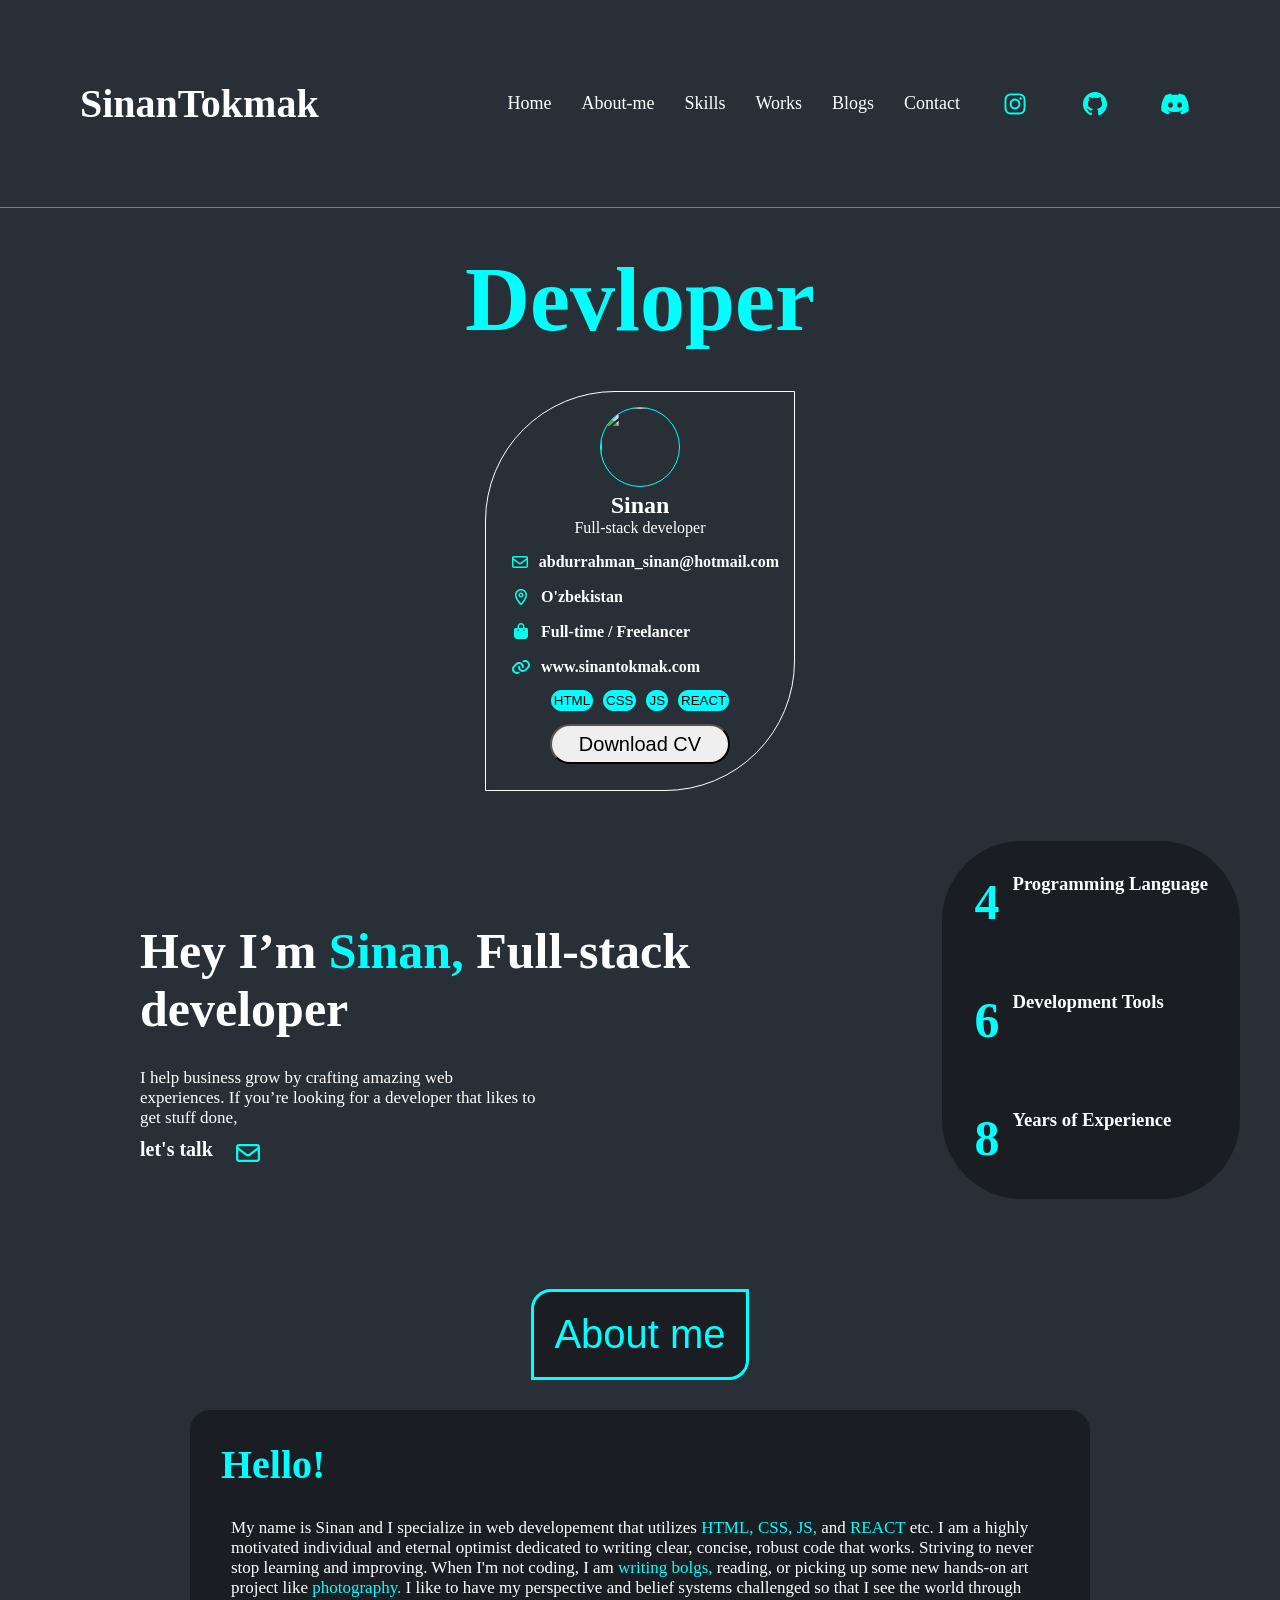
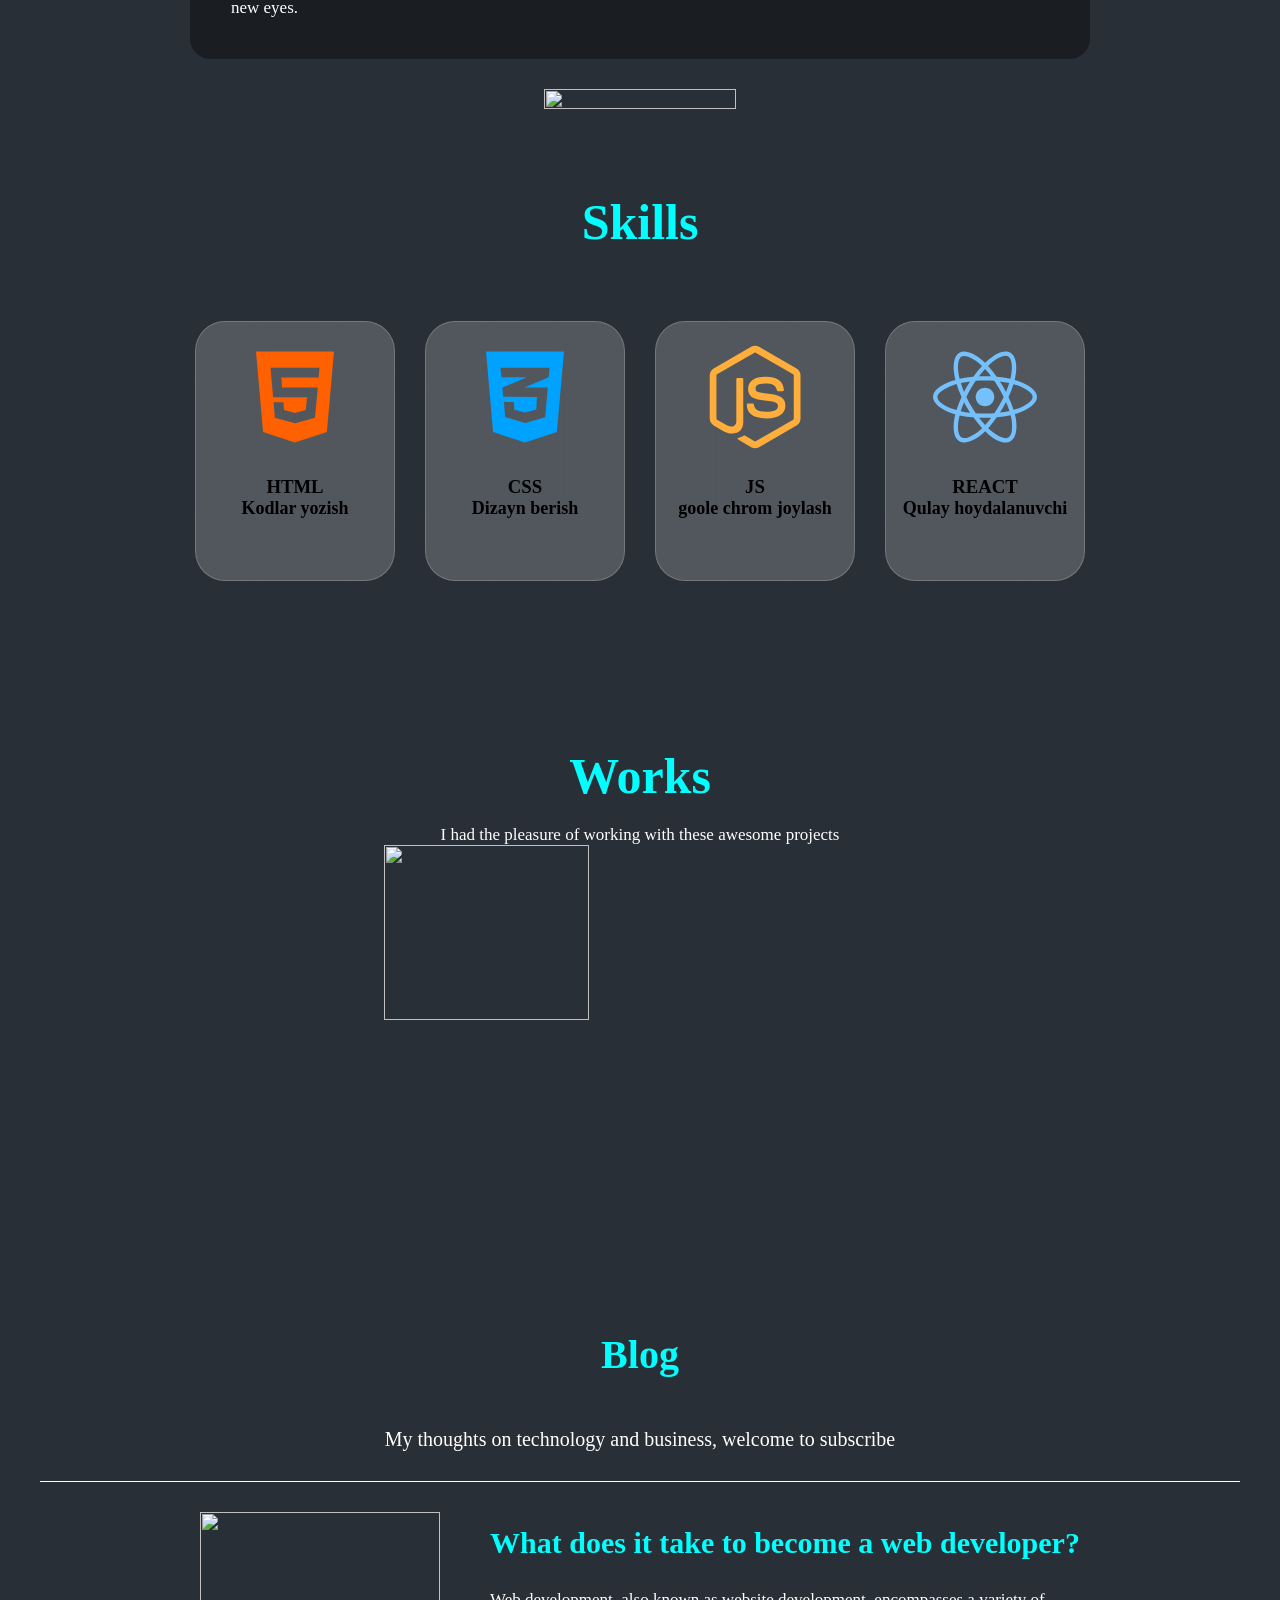
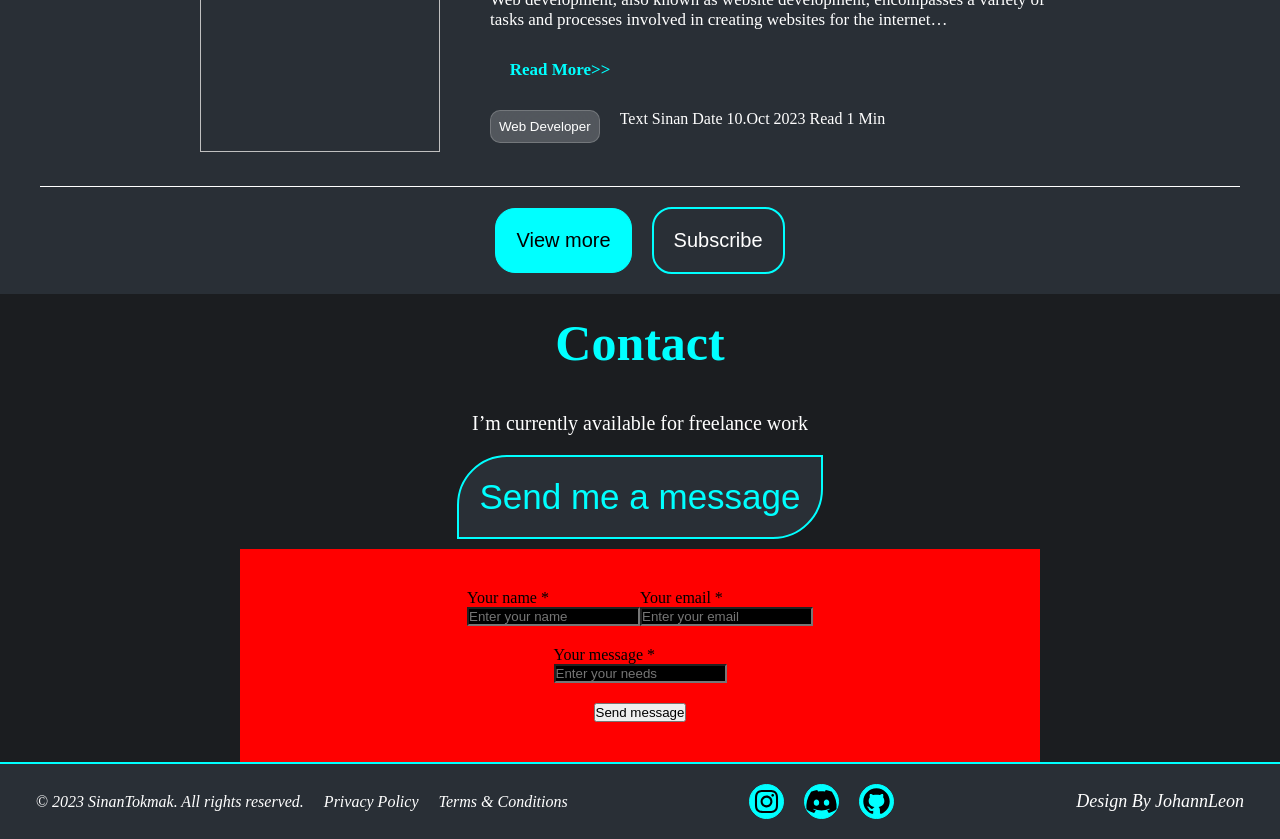
==== index.html @ 073db642 "add file" ====
<!DOCTYPE html>
<html lang="en">

<head>
    <meta charset="UTF-8">
    <meta name="viewport" content="width=device-width, initial-scale=1.0">
    <title>Veb sayt</title>
    <link rel="stylesheet" href="./style.css">
    <link rel="stylesheet" href="https://cdnjs.cloudflare.com/ajax/libs/font-awesome/7.0.1/css/all.min.css"
        integrity="sha512-2SwdPD6INVrV/lHTZbO2nodKhrnDdJK9/kg2XD1r9uGqPo1cUbujc+IYdlYdEErWNu69gVcYgdxlmVmzTWnetw=="
        crossorigin="anonymous" referrerpolicy="no-referrer" />
</head>

<body class="body">
    <header class="header">
        <div class="container header-container">
            <h1 class="header-text">SinanTokmak</h1>
            <ul class="cards">
                <li class="card">
                    <a class="card" href="#home">Home</a>
                </li>
                <li class="card">
                    <a class="card" href="#about">About-me</a>
                </li>
                <li class="card">
                    <a class="card" href="#skills">Skills</a>
                </li>
                <li class="card">
                    <a class="card" href="#work">Works</a>
                </li>
                <li class="card">
                    <a class="card" href="#blog">Blogs</a>
                </li>
                <li class="card">
                    <a class="card" href="#contact">Contact</a>
                </li>

                <li class="list">
                    <img class="list" src="./icons/aqua4.svg" alt="">
                </li>
                <li class="list">
                    <img class="list" src="./icons/aqua3.svg" alt="">
                </li>
                <li class="list">
                    <img class="list" src="./icons/aqua2.svg" alt="">
                </li>
            </ul>
        </div>
    </header>
    <main>
        <section id="home">
            <div class="container home-container">
                <h2 class="home-h2">Devloper</h2>
                <div class="home-div">
                    <img class="home-img" src="https://framerusercontent.com/images/DomSfeBuWBTTTfEMsQcKP5HRTE.png"
                        alt="">
                    <h2 class="home-text">Sinan</h2>
                    <p class="home-p">Full-stack developer</p>
                    <div class="home-list">
                        <img src="./icons/sensen1.svg" alt="">
                        <h4 class="home-h4">abdurrahman_sinan@hotmail.com</h4>
                    </div>
                    <div class="home-list">
                        <img src="./icons/sensen2.svg" alt="">
                        <h4 class="home-h4">O'zbekistan</h4>
                    </div>
                    <div class="home-list">
                        <img src="./icons/sensen3.svg" alt="">
                        <h4 class="home-h4">Full-time / Freelancer</h4>
                    </div>
                    <div class="home-list">
                        <img src="./icons/sensen4.svg" alt="">
                        <h4 class="home-h4">www.sinantokmak.com</h4>
                    </div>
                    <div class="home-btn">
                        <button class="btn1">HTML</button>
                        <button class="btn1">CSS</button>
                        <button class="btn1">JS</button>
                        <button class="btn1">REACT</button>
                    </div>
                    <button class="btn2">Download CV</button>
                </div>
                <div class="home-page">
                    <div class="home-left">
                        <h2 class="home2-text">Hey
                            I’m <span class="span">Sinan,</span>
                            Full-stack developer</h2>
                        <p class="home2-p">I help business grow by crafting amazing web experiences. If you’re looking
                            for a
                            developer that
                            likes to get stuff done,</p>
                        <div class="home-page-div">
                            <h3 class="home-h3">let's talk</h3>
                            <img class="home-page-img" src="./icons/sensen1.svg" alt="">
                        </div>
                    </div>
                    <div class="home-rights">
                        <div class="home-right">
                            <h2 class="right-numbr">4</h2>
                            <h3 class="right-text">Programming Language</h3>
                        </div>
                        <div class="home-right">
                            <h2 class="right-numbr">6</h2>
                            <h3 class="right-text">Development Tools</h3>
                        </div>
                        <div class="home-right">
                            <h2 class="right-numbr">8</h2>
                            <h3 class="right-text">Years of Experience</h3>
                        </div>
                    </div>
                </div>
            </div>
        </section>
        <section id="about">
            <div class="container about-container">
                <button class="about-h2">About me</button>
                <div class="about-right">
                    <div class="about-details">
                        <h2 class="about-hello">Hello!</h2>
                        <p class="about-text">My name is Sinan and I specialize in web developement that utilizes <span
                                class="about-span">HTML,</span> <span class="about-span"> CSS,</span> <span
                                class="about-span">JS,</span> and <span class="about-span">REACT</span> etc.

                            I am a highly motivated individual and eternal optimist dedicated to writing clear, concise,
                            robust code that works. Striving to never stop learning and improving.

                            When I'm not coding, I am <span class="about-span"> writing bolgs,</span> reading, or
                            picking up some new hands-on art project
                            like <span class="about-span">photography.</span>

                            I like to have my perspective and belief systems challenged so that I see the world through
                            new
                            eyes.</p>
                    </div>
                </div>
                <img class="about-img" src="https://framerusercontent.com/images/VLUjohdldAQUqODXAmkyTMEhO4.jpg" alt="">
            </div>
        </section>
        <section id="skills">
            <h2 class="skills-text">Skills</h2>
            <div class="container skills-container">
                <div class="skills-parent">
                    <div class="skills-childrn">
                        <img class="skills-img" src="./icons/html2.svg" alt="">
                        <h3 class="skills-h3">HTML</h3>
                        <h4 class="skills-h4">Kodlar yozish</h4>
                    </div>
                    <div class="skills-childrn">
                        <img class="skills-img" src="./icons/css.svg" alt="">
                        <h3 class="skills-h3">CSS</h3>
                        <h4 class="skills-h4">Dizayn berish</h4>
                    </div>
                    <div class="skills-childrn">
                        <img class="skills-img" src="./icons/js.svg" alt="">
                        <h3 class="skills-h3">JS</h3>
                        <h4 class="skills-h4">goole chrom joylash</h4>
                    </div>
                    <div class="skills-childrn">
                        <img class="skills-img" src="./icons/react.svg" alt="">
                        <h3 class="skills-h3">REACT</h3>
                        <h4 class="skills-h4">Qulay hoydalanuvchi</h4>
                    </div>
                </div>
            </div>
        </section>
        <section id="work">

            <div class="container work-container">
                <h2 class="work-title">Works</h2>
                <p class="work-text">I had the pleasure of working with these awesome projects</p>
                <img class="img"
                    src="https://framerusercontent.com/images/j8zCWRXC3bUezyiEaylRufcDv3U.png?scale-down-to=1024"
                    alt="">
            </div>
        </section>
        <section id="blog">
            <h2 class="blog-h2">Blog</h2>
            <p class="blog-text">My thoughts on technology and business, welcome to subscribe</p>
            <div class="container blog-container">
                <div class="blog-left">
                    <img class="blog-img"
                        src="https://framerusercontent.com/images/MdMALrgtW0KgoPFy8KJEEHsBbwA.jpg?scale-down-to=512"
                        alt="">
                </div>
                <div class="blog-right">
                    <div class="blog-titles">
                        <h2 class="blog-title">What does it take to become a web developer?</h2>
                        <p class="blog-p">Web development, also known as website development, encompasses a variety of
                            tasks
                            and
                            processes
                            involved in creating websites for the internet…</p>
                        <h4 class="blog-h4">Read More>></h4>
                    </div>
                    <div class="blog-buttons">
                        <button class="blog-btn">Web Developer</button>
                        <p class="blog">Text Sinan Date 10.Oct 2023 Read 1 Min</p>
                    </div>
                </div>

            </div>
            <div class="btns">
                <button class="btn3">View more</button>
                <button class="btn">Subscribe</button>
            </div>

        </section>
        <section id="contact">
            <div class="container contact__container">
                <h2 class="contact-h2">Contact</h2>
                <p class="contact-text">I’m currently available for freelance work</p>
                <button class="contact-btn">Send me a message </button>
                <div class="container contact-container">
                    <form action="" class="contact__form">
                        <div class="form__top">
                            <label for=""><span>Your name *</span>
                                <input type="text" placeholder="Enter your name">
                            </label>
                            <label for=""><span>Your email *</span>
                                <input type="text" placeholder="Enter your email">
                            </label>
                        </div>
                        <label for="">
                            <span>Your message *</span>
                            <input type="text" placeholder="Enter your needs">
                        </label>
                        <button>Send message</button>
                    </form>
                </div>
            </div>
        </section>
    </main>

    <footer class="footer">
        <address class="address">
            <div class="footer-text">
                <p>© 2023 SinanTokmak. All rights reserved.</p>
                <p>Privacy Policy</p>
                <p>Terms & Conditions</p>
            </div>
            <div class="footer-icon">
                <div class="footer-icons">
                    <img src="./icons/instagram2.svg" alt="">
                </div>
                <div class="footer-icons">
                    <img src="./icons/discord.svg" alt="">
                </div>
                <div class="footer-icons">
                    <img src="./icons/cat.svg" alt="">
                </div>
            </div>
            <p class="text">Design By JohannLeon </p>
        </address>
    </footer>

</body>

</html>
---- style.css ----
* {
    margin: 0;
    padding: 0;
    box-sizing: border-box;
}

.container {
    width: 100%;
    max-width: 1200px;
    margin: 0 auto;
}

.body {
    background: rgb(41, 47, 54);
}

.header {
    background: rgb(41, 47, 54);
    color: white;
    border-bottom: 1px solid gray;
    padding: 50px;
}

.header-container {
    display: flex;
    justify-content: space-between;
    align-items: center;
    padding: 30px;
}

.header-text {
    color: white;
    font-size: 40px;
}

.header-text:hover {
    transform: rotate(1turn);
    color: aqua;
    font-size: 45px;
}

.cards {
    text-decoration: none;
    list-style: none;
    color: aqua;
    display: flex;
    justify-content: space-between;
    align-items: center;
    gap: 30px;
}

.card {
    color: white;
    font-size: 18px;
    text-decoration: none;
    list-style: none;
}

.card:hover {
    transform: rotate(1turn);
    color: aqua;
    font-size: 20px;
}

.list {
    width: 50px;
    height: 30px;
    color: aqua;
}

.icons {
    color: gray;
    position: relative;
}

.icons:hover {
    content: "🔍 matin kiriting";
    width: 400px;
    height: 40px;
    background: white;
    color: gray;
    border-radius: 30px;
    position: absolute;
    top: 200px;
    left: 700px;
}


.home-container {
    color: white;
}

.home-h2 {
    text-align: center;
    color: aqua;
    font-size: 90px;
    padding: 40px;
}

.home-div {
    border: 1px solid white;
    border-radius: 130px 0 130px 0;
    width: 310px;
    height: 400px;
    margin: 0 auto;
    text-align: center;
    padding: 15px;
}

.home-img {
    width: 80px;
    height: 80px;
    border: 1px solid aqua;
    border-radius: 50%;
}

.home-list {
    margin-top: 15px;
    display: flex;
    align-items: center;
}

.home-list img {
    gap: 20px;
    width: 40px;
    height: 20px;
}

.home-btn {
    display: flex;
    gap: 10px;
    align-items: center;
    justify-content: center;
    padding: 13px;
}

.btn1 {
    color: black;
    background: aqua;
    padding: 2px;
    border: 1px solid aqua;
    border-radius: 10px;
}

.btn2 {
    padding: 5px;
    height: 40px;
    width: 180px;
    font-size: 20px;
    border-radius: 20px;
}

.home2-text {
    font-weight: 600;
    font-size: 50px;
    max-width: 700px;
    padding: 50px 0 30px 100px;
}

.span {
    color: aqua;
}

.home2-p {
    padding: 0px 100px 10px 100px;
    font-size: 17px;
    max-width: 600px;
}

.home-page {
    margin: 50px 0;
    display: flex;
    justify-content: space-between;
    align-items: center;
}

.home-page-div {
    display: flex;
    gap: 20px;
}

.home-h3 {
    font-size: 20px;
    padding: 0 0 0 100px;
    display: grid;
}

.home-page-img {
    width: 30px;
    height: 20xp;
}

.home-left {
    width: 800px;
}


.home-rights {
    border: 2px solid #1a1e23;
    border-radius: 80px;
    background: #1a1e23;
    color: white;
    justify-content: center;
    align-items: center;
}

.home-right {
    display: flex;
    padding: 30px;
    gap: 13px;
}

.right-numbr {
    color: aqua;
    font-size: 50px;
}

.about-container {
    background-image: url("https://framerusercontent.com/images/aaUbIi2TamL1vIwHVmmKRx18.png?scale-down-to=2048");
    max-width: 1550px;
    height: 100%;
    padding: 40px;
    display: flex;
    flex-direction: column;
    gap: 30px;
    justify-content: center;
    align-items: center;
}

.about-details {
    border: 1px solid #1a1e23;
    border-radius: 20px;
    background: #1a1e23;
    max-width: 900px;
    height: 150%;
    padding: 20px;
}





.about-h2 {
    font-size: 40px;
    padding: 20px;
    color: aqua;
    background: #1a1e23;
    border: 3px solid aqua;
    border-radius: 20px 0 20px 0;

}

.about-hello {
    color: aqua;
    font-size: 40px;
    padding: 10px;
}

.about-text {
    max-width: 1000px;
    font-size: 17px;
    font-weight: 200;
    padding: 20px;
    color: white;
}

.about-span {
    color: aqua;
}

.about-img {
    height: 30%;
    width: 40%;
    align-items: center;
    text-align: center;
    justify-content: center;
    margin: 0 auto;
}


.hero-h2 {
    color: aqua;
    text-align: center;
    font-size: 40px;
    padding: 10px;
}

.hero-text {
    font-size: 16px;
    color: white;
    padding: 10px;
}


.hero-div {
    text-align: center;
    align-items: center;
    gap: 40px;
    align-items: center;
    margin: 0 auto;
}

.her2-left {
    display: flex;
    justify-content: center;
    align-items: center;
    gap: 30px;
    padding: 20px;
}


.hero-left {
    border: 1px solid #97f9eb;
    border-left: rgb(0, 110, 255);
    background: #97f9eb;
    color: black;
    width: 200px;
    height: 80px;
    border-radius: 20px;
    align-items: center;
    justify-content: center;
}

.left-img {
    width: 50px;
    height: 20px;
    color: o;
}

.hero-icons {
    display: flex;
    justify-content: space-around;
    align-items: center;
}

.hero-icon {
    border: 1px solid orange;
    border-radius: 50%;
    background: white;
    width: 70px;
    height: 70px;
}

.HERO-H4 {
    color: white;
}

.skills-text {
    color: aqua;
    text-align: center;
    padding: 40px;
    font-size: 50px;
}


.skills-container {
    display: flex;
    text-align: center;
    align-items: center;
    flex-direction: column;
    padding: 30px;
}

.skills-parent {
    display: flex;
    align-items: center;
    justify-content: center;
    gap: 30px;
}

.skills-childrn {
    width: 200px;
    height: 260px;
    border: 1px solid rgba(250, 250, 250, 0.2);
    border-radius: 30px;
    backdrop-filter: blur(30px);
    background: rgba(250, 250, 250, 0.2);
    color: black;
    justify-content: center;
    align-items: center;
}

.skills-childrn:hover {
    color: white;
    box-shadow: 0 0 50px 2px aqua;
    border: 3px solid aqua;
}

.skills-img {
    width: 170px;
    height: 150px;
    padding: 10px;
}

.skills {
    font-size: 20px;
    padding: 5px;
}

.skills-h4 {
    font-size: 18px;
}

.work-container {
    background-image: url("https://framerusercontent.com/images/9Jri2DI3w5e7WuvkuMPFjbXs1Go.png?scale-down-to=2048");
    max-width: 1550px;
    height: 700px;
    display: flex;
    flex-direction: column;
    justify-content: center;
    align-items: center;
}


.work-title {
    font-size: 50px;
    color: aqua;
    padding: 20px;
}

.work-text {
    color: white;
    font-size: 17px;
}

.work-text:hover {
    box-shadow: 0 0 40px 2px aqua;
    background: aqua;
    color: black;
    font-size: 20px;
}


.img {
    width: 40%;
    height: 50%;
    align-items: center;
    justify-content: center;
}

.blog-h2 {
    color: aqua;
    text-align: center;
    padding: 20px;
    font-size: 40px;
}

.blog-text {
    color: white;
    text-align: center;
    padding: 30px;
    font-size: 20px;
}

.blog-container {
    display: flex;
    justify-content: center;
    align-items: center;
    gap: 50px;
    padding: 30px;
    border-top: 1px solid white;
    border-bottom: 1px solid white;
}

.blog-img {
    width: 240px;
    height: 240px;
}

.blog-img:hover {
    border: 3px solid aqua;
}

.blog-titles {
    display: flex;
    flex-direction: column;
    align-items: center;
    justify-content: space-around;
}

.blog-title {
    color: aqua;
    font-size: 30px;
    padding: 0 0 30px 0;
}

.blog-p {
    padding: 0 0 30px 0;
    font-size: 17px;
    max-width: 590px;
    color: white;
}

.blog-h4 {
    padding: 0 450px 30px 0px;
    font-size: 17px;
    color: aqua;
}

.blog-buttons {
    display: flex;
    gap: 20px;
    color: white;
}

.blog-btn {
    background: rgba(250, 250, 250, 0.2);
    backdrop-filter: blur(30px);
    padding: 8px;
    border-radius: 10px;
    border: 1px solid rgba(250, 250, 250, 0.2);
    color: white;
}

.btns{
    display: flex;
    gap: 20px;
    align-items: center;
    justify-content: center;
    text-align: center;
    padding: 20px;
}

.btn3{
    background: aqua;
    color: black;
    border-radius: 20px;
    border: 1px solid aqua;
    padding: 20px;
    font-size: 20px;
}

.btn{
    background: rgb(41, 47, 54);
    border: 2px solid aqua;
    border-radius: 20px;
    padding: 20px;
    font-size: 20px;
    color: white;
}

/* contact */
#contact{
    background: rgb(27, 29, 32);
}
.contact__container{
    display: flex;
    flex-direction: column;
    align-items: center;
    gap:10px ;
}

.contact-h2{
    text-align: center;
    color: aqua;
    font-size: 50px;
    padding: 20px;
}

.contact-text{
    padding: 10px 0;
    color: white;
    font-size: 20px;
}

.contact-btn{
    border-radius: 50px 0px 50px 0px;
    padding: 20px;
    font-size: 35px;
    border: 2px solid aqua;
    background: rgb(41, 47, 54);
    color: aqua;
    align-items: center;
    text-align: center;
}
    
    .contact__form{
        margin: 0 auto;
        background: red;
        padding: 40px;
        display: flex;
        flex-direction: column;
        align-items: center;
        gap: 20px;
        max-width: 800px;
    }

    .form__top{
        display: flex;
        align-items: center;
        justify-content: space-between;
    }

    .contact__form label{
        display: flex;
        flex-direction: column;
    }

    .contact__form input{
        flex: 1;
        background: black;
    }

.footer{
    display: flex;
    border-bottom: aqua;
}

.address{
    display: flex;
    justify-content: space-around;
    align-items: center;
    padding: 20px;
    gap: 150px;
    border-top: 2px solid aqua;
    width: 100%;
}

.footer-text{
    display: flex;
    gap: 20px;
    color: white;
}

.footer-icon{
    display: flex;
    gap: 20px;
}

.footer-icons{
    border: 1px solid aqua;
    border-radius: 50%;
    width: 35px;
    height: 35px;
    background: aqua;
}

.text{
    color: white;
    font-size: 18px ;

}
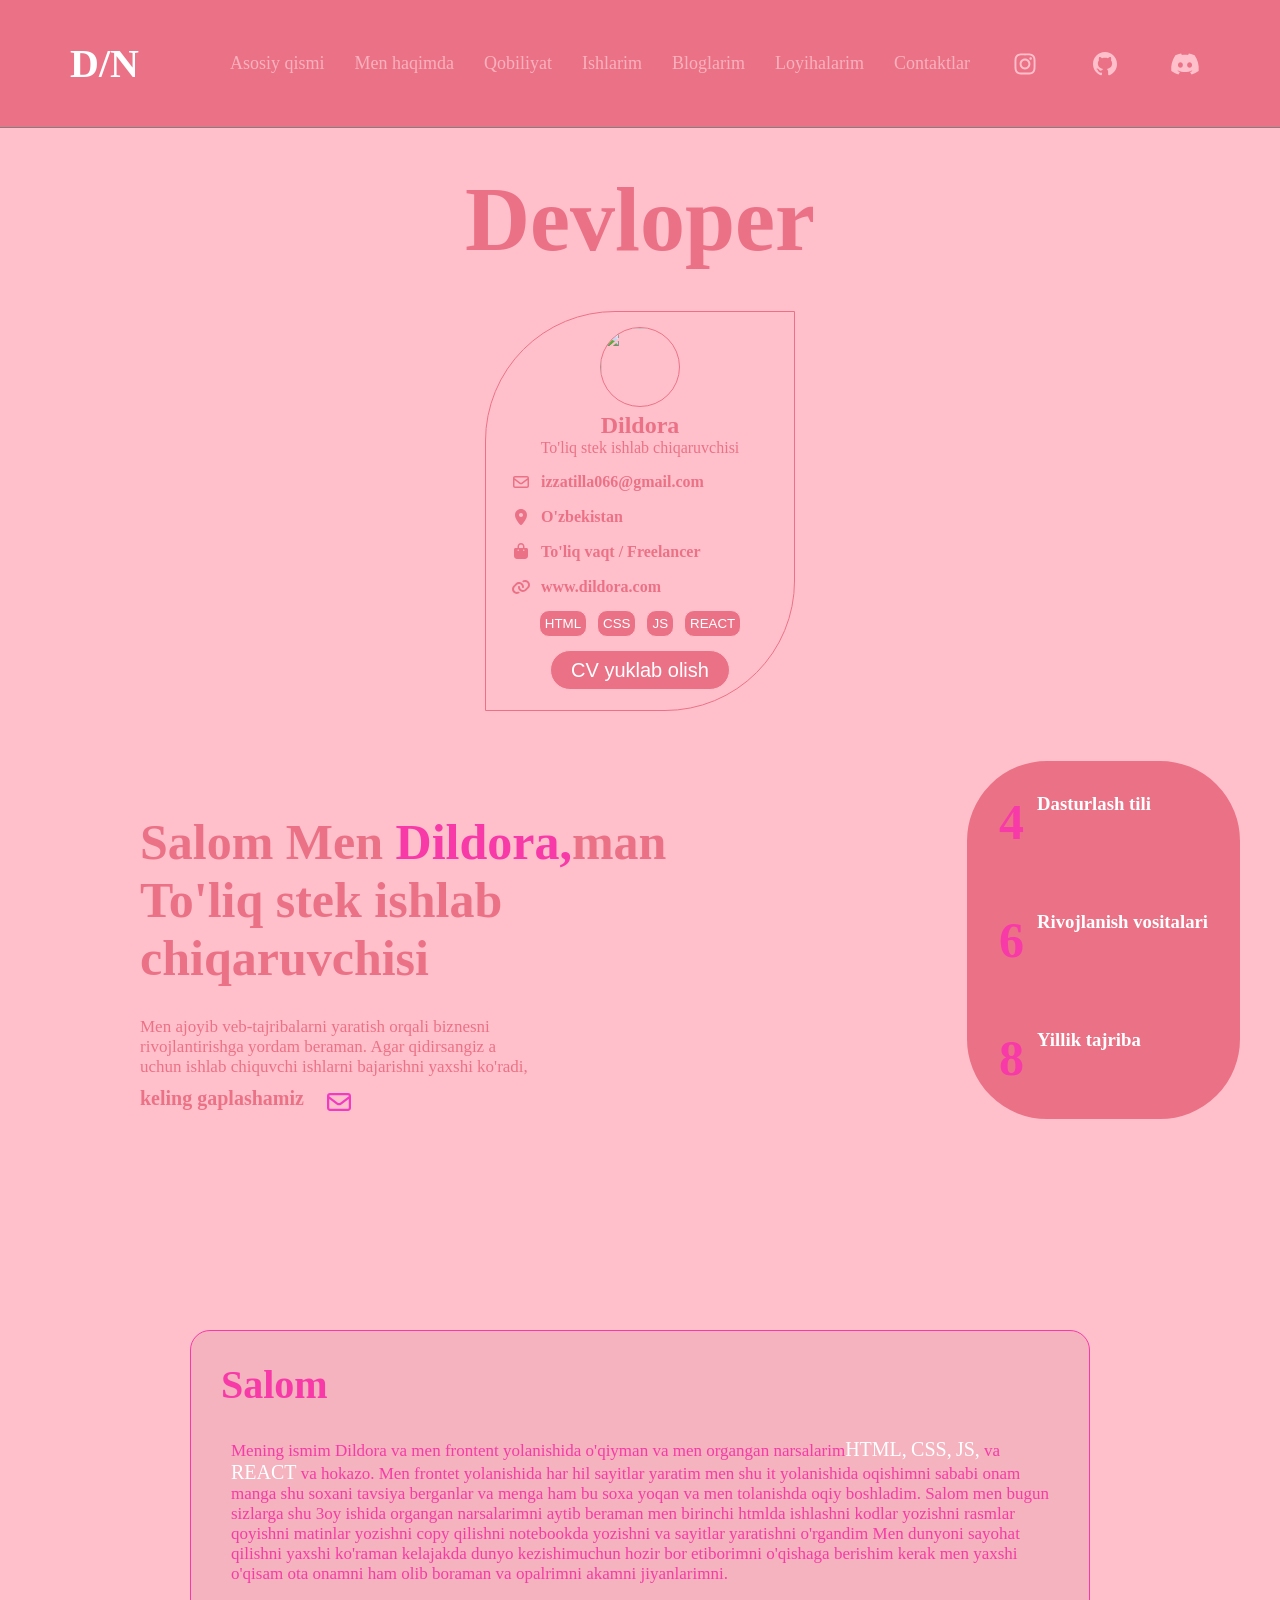
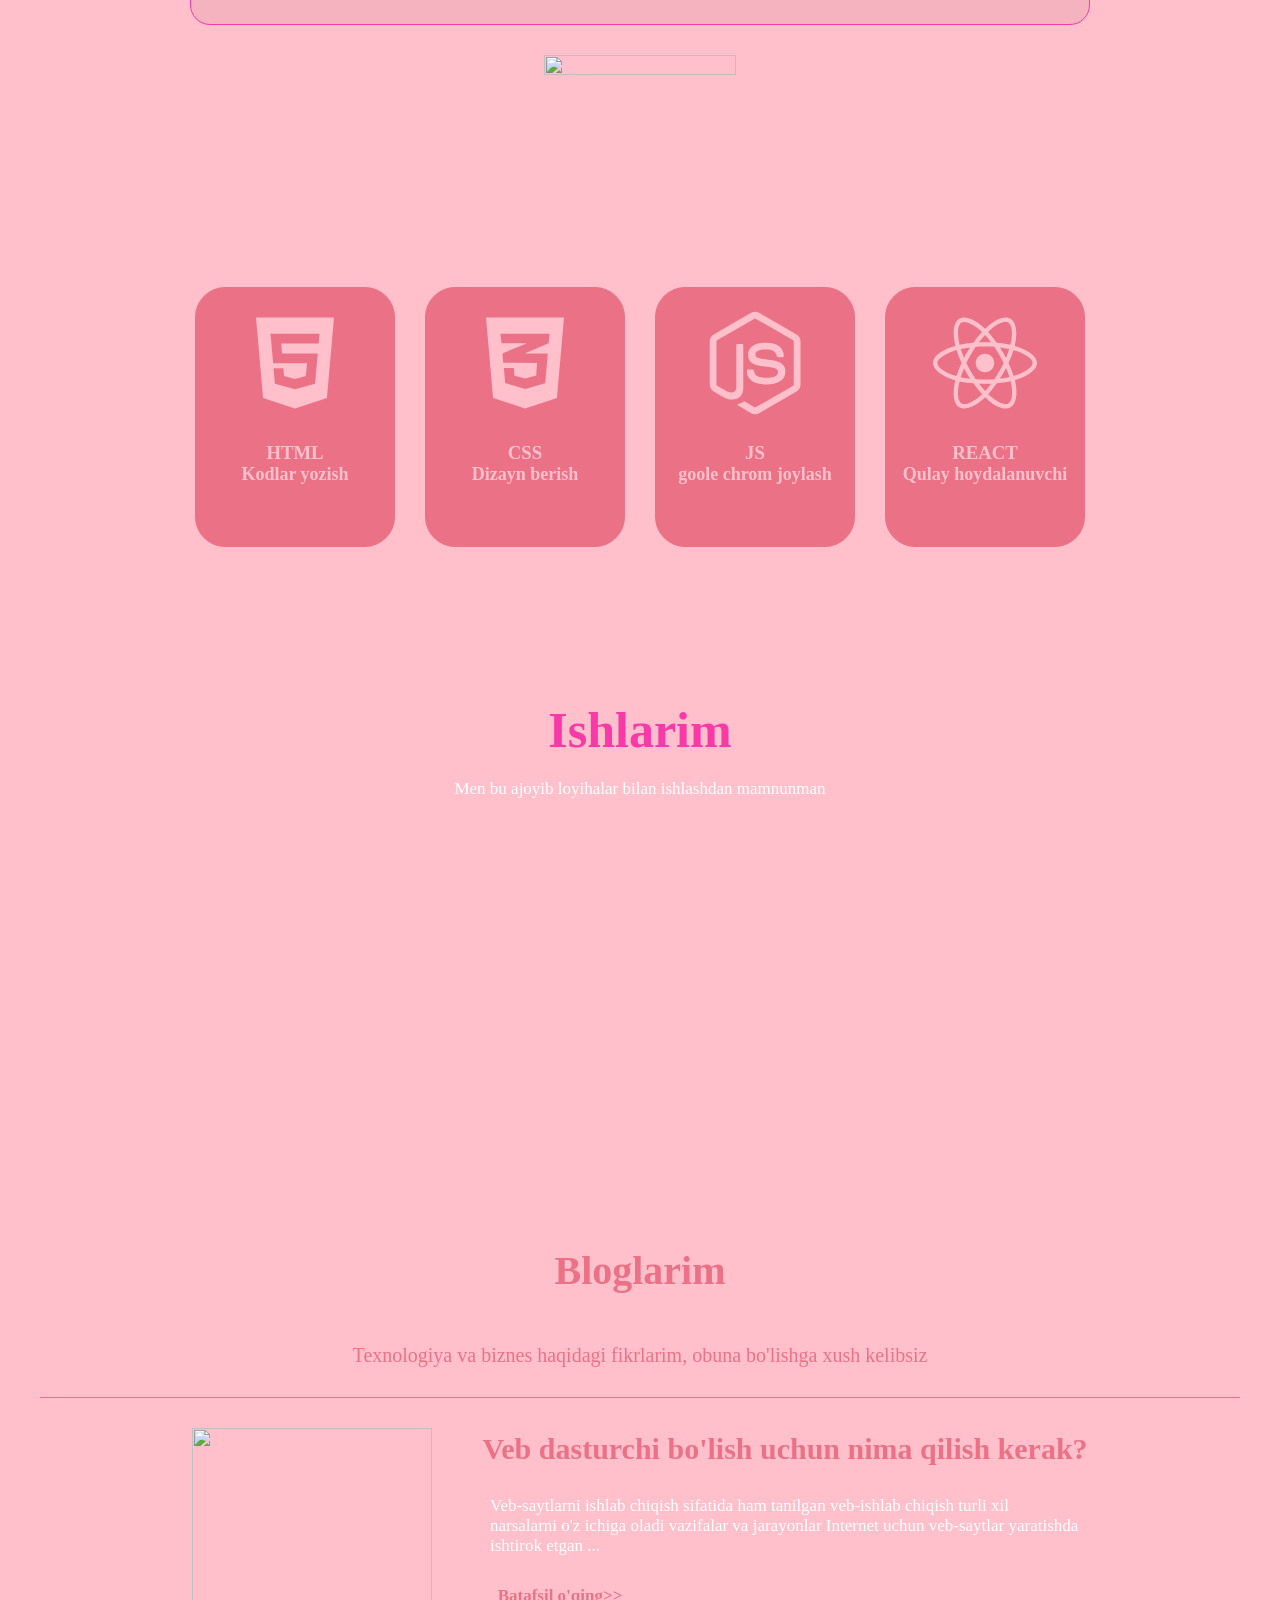
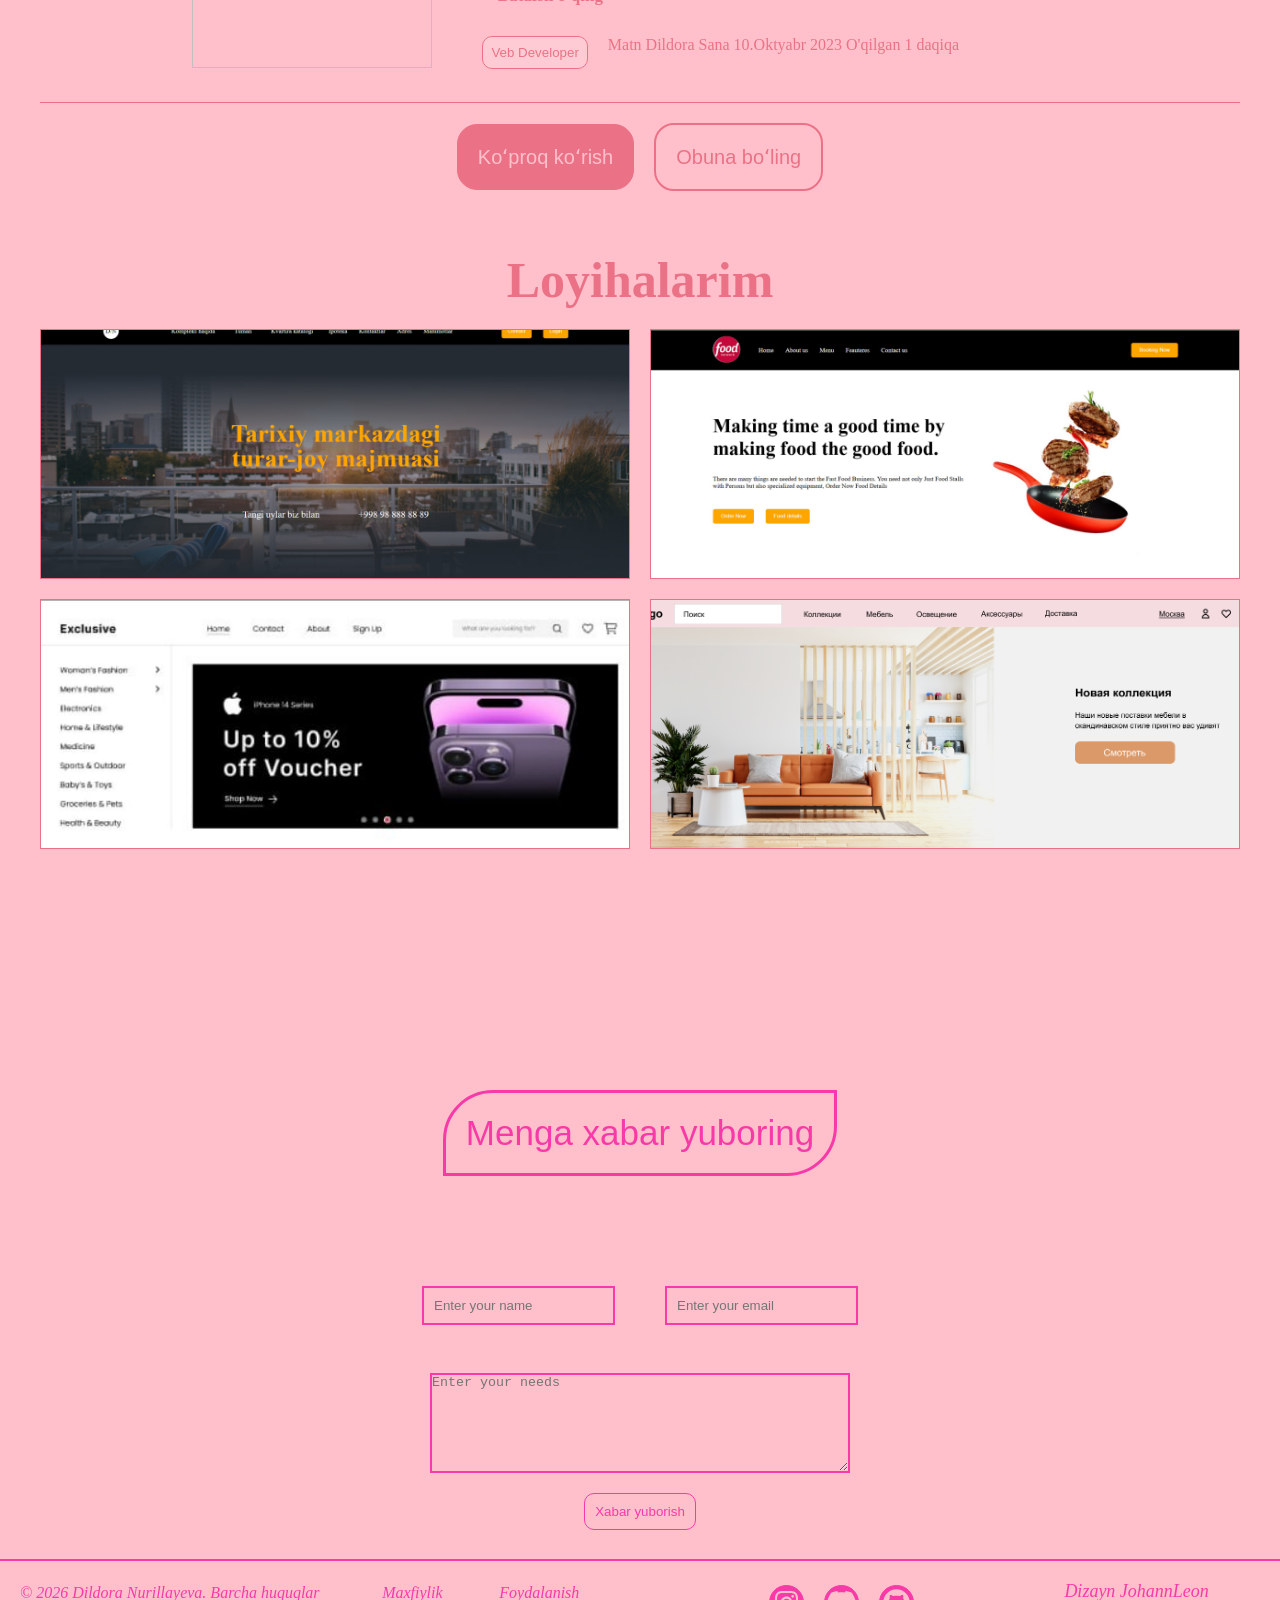
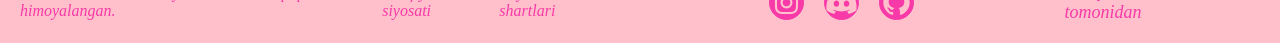
==== commit 3dd1f6b3: "add new info" ====
--- a/index.html
+++ b/index.html
@@ -9,40 +9,46 @@
     <link rel="stylesheet" href="https://cdnjs.cloudflare.com/ajax/libs/font-awesome/7.0.1/css/all.min.css"
         integrity="sha512-2SwdPD6INVrV/lHTZbO2nodKhrnDdJK9/kg2XD1r9uGqPo1cUbujc+IYdlYdEErWNu69gVcYgdxlmVmzTWnetw=="
         crossorigin="anonymous" referrerpolicy="no-referrer" />
+    <link href="https://unpkg.com/aos@2.3.1/dist/aos.css" rel="stylesheet">
+    <link rel="icon"
+        href="https://s3-alpha.figma.com/hub/file/3911269094/10ef063c-3ca5-4e57-ba48-2a2653c86cfc-cover.png">
 </head>
 
 <body class="body">
     <header class="header">
         <div class="container header-container">
-            <h1 class="header-text">SinanTokmak</h1>
+            <h1 class="header-text">D/N</h1>
             <ul class="cards">
                 <li class="card">
-                    <a class="card" href="#home">Home</a>
-                </li>
-                <li class="card">
-                    <a class="card" href="#about">About-me</a>
-                </li>
-                <li class="card">
-                    <a class="card" href="#skills">Skills</a>
-                </li>
-                <li class="card">
-                    <a class="card" href="#work">Works</a>
-                </li>
-                <li class="card">
-                    <a class="card" href="#blog">Blogs</a>
-                </li>
-                <li class="card">
-                    <a class="card" href="#contact">Contact</a>
+                    <a class="card" href="#home">Asosiy qismi</a>
+                </li>
+                <li class="card">
+                    <a class="card" href="#about">Men haqimda</a>
+                </li>
+                <li class="card">
+                    <a class="card" href="#skills">Qobiliyat</a>
+                </li>
+                <li class="card">
+                    <a class="card" href="#work">Ishlarim</a>
+                </li>
+                <li class="card">
+                    <a class="card" href="#blog">Bloglarim</a>
+                </li>
+                <li class="card">
+                    <a class="card" href="#projects">Loyihalarim</a>
+                </li>
+                <li class="card">
+                    <a class="card" href="#contact">Contaktlar</a>
                 </li>
 
                 <li class="list">
-                    <img class="list" src="./icons/aqua4.svg" alt="">
+                    <img class="list" src="./img/instagraam.svg" alt="">
                 </li>
                 <li class="list">
-                    <img class="list" src="./icons/aqua3.svg" alt="">
+                    <img class="list" src="./img/github.svg" alt="">
                 </li>
                 <li class="list">
-                    <img class="list" src="./icons/aqua2.svg" alt="">
+                    <img class="list" src="./img/discord.svg" alt="">
                 </li>
             </ul>
         </div>
@@ -51,26 +57,26 @@
         <section id="home">
             <div class="container home-container">
                 <h2 class="home-h2">Devloper</h2>
-                <div class="home-div">
+                <div class="home-div" data-aos="flip-left" data-aos-easing="ease-out-cubic" data-aos-duration="2000">
                     <img class="home-img" src="https://framerusercontent.com/images/DomSfeBuWBTTTfEMsQcKP5HRTE.png"
                         alt="">
-                    <h2 class="home-text">Sinan</h2>
-                    <p class="home-p">Full-stack developer</p>
+                    <h2 class="home-text">Dildora</h2>
+                    <p class="home-p">To'liq stek ishlab chiqaruvchisi</p>
                     <div class="home-list">
-                        <img src="./icons/sensen1.svg" alt="">
-                        <h4 class="home-h4">abdurrahman_sinan@hotmail.com</h4>
+                        <img src="./icons/pochta pink.svg" alt="">
+                        <h4 class="home-h4">izzatilla066@gmail.com</h4>
                     </div>
                     <div class="home-list">
-                        <img src="./icons/sensen2.svg" alt="">
+                        <img src="./icons/address pink.svg" alt="">
                         <h4 class="home-h4">O'zbekistan</h4>
                     </div>
                     <div class="home-list">
-                        <img src="./icons/sensen3.svg" alt="">
-                        <h4 class="home-h4">Full-time / Freelancer</h4>
+                        <img src="./icons/bag-shopping pink.svg" alt="">
+                        <h4 class="home-h4">To'liq vaqt / Freelancer</h4>
                     </div>
                     <div class="home-list">
-                        <img src="./icons/sensen4.svg" alt="">
-                        <h4 class="home-h4">www.sinantokmak.com</h4>
+                        <img src="./icons/link pink.svg" alt="">
+                        <h4 class="home-h4">www.dildora.com</h4>
                     </div>
                     <div class="home-btn">
                         <button class="btn1">HTML</button>
@@ -78,34 +84,35 @@
                         <button class="btn1">JS</button>
                         <button class="btn1">REACT</button>
                     </div>
-                    <button class="btn2">Download CV</button>
+                    <button class="btn2">CV yuklab olish</button>
                 </div>
                 <div class="home-page">
-                    <div class="home-left">
-                        <h2 class="home2-text">Hey
-                            I’m <span class="span">Sinan,</span>
-                            Full-stack developer</h2>
-                        <p class="home2-p">I help business grow by crafting amazing web experiences. If you’re looking
-                            for a
-                            developer that
-                            likes to get stuff done,</p>
+                    <div class="home-left" data-aos="fade-up-right" data-aos-duration="1500">
+                        <h2 class="home2-text">Salom
+                            Men <span class="span">Dildora,</span>man
+                            To'liq stek ishlab chiqaruvchisi</h2>
+                        <p class="home2-p">Men ajoyib veb-tajribalarni yaratish orqali biznesni rivojlantirishga yordam
+                            beraman. Agar qidirsangiz
+                            a uchun
+                            ishlab chiquvchi
+                            ishlarni bajarishni yaxshi ko'radi,</p>
                         <div class="home-page-div">
-                            <h3 class="home-h3">let's talk</h3>
-                            <img class="home-page-img" src="./icons/sensen1.svg" alt="">
-                        </div>
-                    </div>
-                    <div class="home-rights">
+                            <h3 class="home-h3">keling gaplashamiz</h3>
+                            <img class="home-page-img" src="./icons/pochtaa.svg" alt="">
+                        </div>
+                    </div>
+                    <div class="home-rights" data-aos="fade-left" data-aos-duration="1500">
                         <div class="home-right">
                             <h2 class="right-numbr">4</h2>
-                            <h3 class="right-text">Programming Language</h3>
+                            <h3 class="right-text">Dasturlash tili</h3>
                         </div>
                         <div class="home-right">
                             <h2 class="right-numbr">6</h2>
-                            <h3 class="right-text">Development Tools</h3>
+                            <h3 class="right-text">Rivojlanish vositalari</h3>
                         </div>
                         <div class="home-right">
                             <h2 class="right-numbr">8</h2>
-                            <h3 class="right-text">Years of Experience</h3>
+                            <h3 class="right-text"> Yillik tajriba</h3>
                         </div>
                     </div>
                 </div>
@@ -113,50 +120,61 @@
         </section>
         <section id="about">
             <div class="container about-container">
-                <button class="about-h2">About me</button>
-                <div class="about-right">
+                <button class="about-h2" data-aos="flip-left" data-aos-easing="ease-out-cubic"
+                    data-aos-duration="2000">Men haqimda</button>
+                <div class="about-right" data-aos="zoom-in-up" data-aos-duration="1500">
                     <div class="about-details">
-                        <h2 class="about-hello">Hello!</h2>
-                        <p class="about-text">My name is Sinan and I specialize in web developement that utilizes <span
-                                class="about-span">HTML,</span> <span class="about-span"> CSS,</span> <span
-                                class="about-span">JS,</span> and <span class="about-span">REACT</span> etc.
-
-                            I am a highly motivated individual and eternal optimist dedicated to writing clear, concise,
-                            robust code that works. Striving to never stop learning and improving.
-
-                            When I'm not coding, I am <span class="about-span"> writing bolgs,</span> reading, or
-                            picking up some new hands-on art project
-                            like <span class="about-span">photography.</span>
-
-                            I like to have my perspective and belief systems challenged so that I see the world through
-                            new
-                            eyes.</p>
-                    </div>
-                </div>
-                <img class="about-img" src="https://framerusercontent.com/images/VLUjohdldAQUqODXAmkyTMEhO4.jpg" alt="">
+                        <h2 class="about-hello">Salom</h2>
+                        <p class="about-text">Mening ismim Dildora va men frontent yolanishida o'qiyman
+                            va men organgan narsalarim<span class="about-span">HTML,</span> <span class="about-span">
+                                CSS,</span>
+                            <span class="about-span">JS,</span> va <span class="about-span">REACT</span> va hokazo.
+
+                            Men frontet yolanishida har hil sayitlar yaratim men shu it yolanishida
+                            oqishimni sababi
+                            onam manga shu soxani tavsiya berganlar va menga ham bu soxa yoqan
+                            va men tolanishda oqiy boshladim.
+
+
+
+                            Salom men bugun sizlarga shu 3oy ishida organgan narsalarimni aytib beraman
+                            men birinchi htmlda ishlashni kodlar yozishni rasmlar qoyishni matinlar
+                            yozishni copy qilishni notebookda yozishni va sayitlar yaratishni o'rgandim
+
+
+                            Men dunyoni sayohat qilishni yaxshi ko'raman kelajakda dunyo kezishimuchun hozir bor
+                            etiborimni o'qishaga berishim kerak
+                            men yaxshi o'qisam ota onamni ham olib boraman
+                            va opalrimni akamni jiyanlarimni.
+                        </p>
+                    </div>
+                </div>
+                <img class="about-img" data-aos="fade-down" data-aos-easing="linear" data-aos-duration="1500"
+                    src="https://framerusercontent.com/images/VLUjohdldAQUqODXAmkyTMEhO4.jpg" alt="">
             </div>
         </section>
         <section id="skills">
-            <h2 class="skills-text">Skills</h2>
+            <h2 data-aos="flip-left" data-aos-easing="ease-out-cubic" data-aos-duration="2000" class="skills-text">
+                Qobiliyatlar</h2>
             <div class="container skills-container">
-                <div class="skills-parent">
+                <div class="skills-parent" data-aos="fade-up" data-aos-duration="3000">
                     <div class="skills-childrn">
-                        <img class="skills-img" src="./icons/html2.svg" alt="">
+                        <img class="skills-img" src="./icons/html5.svg" alt="">
                         <h3 class="skills-h3">HTML</h3>
                         <h4 class="skills-h4">Kodlar yozish</h4>
                     </div>
                     <div class="skills-childrn">
-                        <img class="skills-img" src="./icons/css.svg" alt="">
+                        <img class="skills-img" src="./icons/css3.svg" alt="">
                         <h3 class="skills-h3">CSS</h3>
                         <h4 class="skills-h4">Dizayn berish</h4>
                     </div>
                     <div class="skills-childrn">
-                        <img class="skills-img" src="./icons/js.svg" alt="">
+                        <img class="skills-img" src="./icons/node js.svg" alt="">
                         <h3 class="skills-h3">JS</h3>
                         <h4 class="skills-h4">goole chrom joylash</h4>
                     </div>
                     <div class="skills-childrn">
-                        <img class="skills-img" src="./icons/react.svg" alt="">
+                        <img class="skills-img" src="./icons/react().svg" alt="">
                         <h3 class="skills-h3">REACT</h3>
                         <h4 class="skills-h4">Qulay hoydalanuvchi</h4>
                     </div>
@@ -165,66 +183,94 @@
         </section>
         <section id="work">
 
-            <div class="container work-container">
-                <h2 class="work-title">Works</h2>
-                <p class="work-text">I had the pleasure of working with these awesome projects</p>
-                <img class="img"
+            <div class="container work-container" >
+                <h2 class="work-title">Ishlarim</h2>
+                <p class="work-text">Men bu ajoyib loyihalar bilan ishlashdan mamnunman</p>
+                <img class="img" data-aos="flip-left" data-aos-easing="ease-out-cubic" data-aos-duration="2000"
                     src="https://framerusercontent.com/images/j8zCWRXC3bUezyiEaylRufcDv3U.png?scale-down-to=1024"
                     alt="">
             </div>
         </section>
         <section id="blog">
-            <h2 class="blog-h2">Blog</h2>
-            <p class="blog-text">My thoughts on technology and business, welcome to subscribe</p>
+            <h2 class="blog-h2">Bloglarim</h2>
+            <p class="blog-text">Texnologiya va biznes haqidagi fikrlarim, obuna bo'lishga xush kelibsiz</p>
             <div class="container blog-container">
-                <div class="blog-left">
+                <div class="blog-left"  data-aos="fade-up-right" data-aos-duration="2000">
                     <img class="blog-img"
                         src="https://framerusercontent.com/images/MdMALrgtW0KgoPFy8KJEEHsBbwA.jpg?scale-down-to=512"
                         alt="">
                 </div>
-                <div class="blog-right">
+                <div class="blog-right"  data-aos="fade-up-left" data-aos-duration="2000" >
                     <div class="blog-titles">
-                        <h2 class="blog-title">What does it take to become a web developer?</h2>
-                        <p class="blog-p">Web development, also known as website development, encompasses a variety of
-                            tasks
-                            and
-                            processes
-                            involved in creating websites for the internet…</p>
-                        <h4 class="blog-h4">Read More>></h4>
-                    </div>
-                    <div class="blog-buttons">
-                        <button class="blog-btn">Web Developer</button>
-                        <p class="blog">Text Sinan Date 10.Oct 2023 Read 1 Min</p>
-                    </div>
-                </div>
-
-            </div>
-            <div class="btns">
-                <button class="btn3">View more</button>
-                <button class="btn">Subscribe</button>
-            </div>
-
+                        <h2 class="blog-title">Veb dasturchi bo'lish uchun nima qilish kerak?</h2>
+                        <p class="blog-p">Veb-saytlarni ishlab chiqish sifatida ham tanilgan veb-ishlab chiqish turli
+                            xil narsalarni o'z ichiga oladi
+                            vazifalar
+                            va
+                            jarayonlar
+                            Internet uchun veb-saytlar yaratishda ishtirok etgan ...</p>
+                        <h4 class="blog-h4">Batafsil o'qing>></h4>
+                    </div>
+                    <div class="blog-buttons"  data-aos="fade-up-left" >
+                        <button class="blog-btn">Veb Developer</button>
+                        <p class="blog">Matn Dildora Sana 10.Oktyabr 2023 O'qilgan 1 daqiqa</p>
+                    </div>
+                </div>
+
+            </div>
+            <div class="btns"  data-aos="fade-up" data-aos-duration="1500">
+                <button class="btn3">Koʻproq koʻrish</button>
+                <button class="btn">Obuna boʻling</button>
+            </div>
+
+        </section>
+        <section id="projects">
+            <div class="container ">
+                <h2 class="projects__title">Loyihalarim</h2>
+                <div class="projects__cards">
+                    <div class="projects__card">
+                        <a target="_blank" href="https://house-sooty-five.vercel.app/">
+                            <img src="./img/hus.jpg" alt="">
+                        </a>
+                    </div>
+                    <div class="projects__card">
+                        <a href="https://food-preparation.vercel.app/">
+                            <img src="./img/food.jpg" alt="">
+                        </a>
+                    </div>
+                    <div class="projects__card">
+                        <a href="">
+                            <img src="./img/phone.jpg" alt="">
+                        </a>
+                    </div>
+                    <div class="projects__card">
+                        <a href="">
+                            <img src="./img/mebel.png" alt="">
+                        </a>
+                    </div>
+                </div>
+            </div>
         </section>
         <section id="contact">
             <div class="container contact__container">
-                <h2 class="contact-h2">Contact</h2>
-                <p class="contact-text">I’m currently available for freelance work</p>
-                <button class="contact-btn">Send me a message </button>
+                <h2 class="contact-h2">Contakt</h2>
+                <p class="contact-text">Hozir men mustaqil ish uchun tayyorman</p>
+                <button class="contact-btn">Menga xabar yuboring </button>
                 <div class="container contact-container">
                     <form action="" class="contact__form">
                         <div class="form__top">
-                            <label for=""><span>Your name *</span>
+                            <label for=""><span>sizni ismingiz *</span>
                                 <input type="text" placeholder="Enter your name">
                             </label>
-                            <label for=""><span>Your email *</span>
+                            <label for=""><span>sizning emailingiz *</span>
                                 <input type="text" placeholder="Enter your email">
                             </label>
                         </div>
                         <label for="">
-                            <span>Your message *</span>
-                            <input type="text" placeholder="Enter your needs">
+                            <span>sizning xabaringiz *</span>
+                            <textarea name="" id="" placeholder="Enter your needs"></textarea>
                         </label>
-                        <button>Send message</button>
+                        <button class="contact-button">Xabar yuborish</button>
                     </form>
                 </div>
             </div>
@@ -234,25 +280,29 @@
     <footer class="footer">
         <address class="address">
             <div class="footer-text">
-                <p>© 2023 SinanTokmak. All rights reserved.</p>
-                <p>Privacy Policy</p>
-                <p>Terms & Conditions</p>
+                <p>© 2026 Dildora Nurillayeva. Barcha huquqlar himoyalangan.</p>
+                <p>Maxfiylik siyosati</p>
+                <p>Foydalanish shartlari</p>
             </div>
             <div class="footer-icon">
                 <div class="footer-icons">
-                    <img src="./icons/instagram2.svg" alt="">
+                    <img src="./img/instagraam.svg" alt="">
                 </div>
                 <div class="footer-icons">
-                    <img src="./icons/discord.svg" alt="">
+                    <img src="./img/discord.svg" alt="">
                 </div>
                 <div class="footer-icons">
-                    <img src="./icons/cat.svg" alt="">
-                </div>
-            </div>
-            <p class="text">Design By JohannLeon </p>
+                    <img src="./img/github.svg" alt="">
+                </div>
+            </div>
+            <p class="text">Dizayn JohannLeon tomonidan</p>
         </address>
     </footer>
 
+    <script src="https://unpkg.com/aos@2.3.1/dist/aos.js"></script>
+    <script>
+        AOS.init();
+    </script>
 </body>
 
 </html>
--- a/style.css
+++ b/style.css
@@ -11,14 +11,16 @@
 }
 
 .body {
-    background: rgb(41, 47, 54);
+    background: pink;
+    color: rgb(235, 114, 134);
 }
 
 .header {
-    background: rgb(41, 47, 54);
-    color: white;
+    background: rgb(235, 114, 134);
+    color: pink;
     border-bottom: 1px solid gray;
-    padding: 50px;
+    padding: 10px;
+   
 }
 
 .header-container {
@@ -33,16 +35,11 @@
     font-size: 40px;
 }
 
-.header-text:hover {
-    transform: rotate(1turn);
-    color: aqua;
-    font-size: 45px;
-}
 
 .cards {
     text-decoration: none;
     list-style: none;
-    color: aqua;
+    color: rgb(249, 177, 189);
     display: flex;
     justify-content: space-between;
     align-items: center;
@@ -50,7 +47,7 @@
 }
 
 .card {
-    color: white;
+    color: rgb(249, 177, 189);
     font-size: 18px;
     text-decoration: none;
     list-style: none;
@@ -58,47 +55,32 @@
 
 .card:hover {
     transform: rotate(1turn);
-    color: aqua;
-    font-size: 20px;
+    color: white;
+    font-size: 19px;
 }
 
 .list {
     width: 50px;
     height: 30px;
-    color: aqua;
-}
-
-.icons {
-    color: gray;
-    position: relative;
-}
-
-.icons:hover {
-    content: "🔍 matin kiriting";
-    width: 400px;
-    height: 40px;
-    background: white;
-    color: gray;
-    border-radius: 30px;
-    position: absolute;
-    top: 200px;
-    left: 700px;
-}
+}
+
+
+/* home */
 
 
 .home-container {
-    color: white;
+    color: rgb(235, 114, 134);
 }
 
 .home-h2 {
     text-align: center;
-    color: aqua;
+    color: rgb(235, 114, 134);
     font-size: 90px;
     padding: 40px;
 }
 
 .home-div {
-    border: 1px solid white;
+    border: 1px solid rgb(235, 114, 134);
     border-radius: 130px 0 130px 0;
     width: 310px;
     height: 400px;
@@ -110,7 +92,7 @@
 .home-img {
     width: 80px;
     height: 80px;
-    border: 1px solid aqua;
+    border: 1px solid rgb(235, 114, 134);
     border-radius: 50%;
 }
 
@@ -135,10 +117,10 @@
 }
 
 .btn1 {
-    color: black;
-    background: aqua;
-    padding: 2px;
-    border: 1px solid aqua;
+    color: white;
+    background: rgb(235, 114, 134);
+    padding: 5px;
+    border: 1px solid pink;
     border-radius: 10px;
 }
 
@@ -148,6 +130,9 @@
     width: 180px;
     font-size: 20px;
     border-radius: 20px;
+    border: 1px solid pink;
+    color: white;
+    background: rgb(235, 114, 134);
 }
 
 .home2-text {
@@ -158,7 +143,7 @@
 }
 
 .span {
-    color: aqua;
+    color: rgb(247, 58, 168);
 }
 
 .home2-p {
@@ -196,9 +181,9 @@
 
 
 .home-rights {
-    border: 2px solid #1a1e23;
+    border: 2px solid rgb(235, 114, 134);
     border-radius: 80px;
-    background: #1a1e23;
+    background: rgb(235, 114, 134);
     color: white;
     justify-content: center;
     align-items: center;
@@ -211,47 +196,45 @@
 }
 
 .right-numbr {
-    color: aqua;
+    color: rgb(247, 58, 168);
     font-size: 50px;
 }
 
 .about-container {
-    background-image: url("https://framerusercontent.com/images/aaUbIi2TamL1vIwHVmmKRx18.png?scale-down-to=2048");
-    max-width: 1550px;
+    background-image: url("https://img.magnific.com/free-vector/pale-color-background-with-curvy-lines-layers_1017-42541.jpg?semt=ais_hybrid&w=740&q=80");
+    max-width: 1950px;
     height: 100%;
     padding: 40px;
     display: flex;
     flex-direction: column;
+    color: rgb247;
     gap: 30px;
     justify-content: center;
     align-items: center;
 }
 
 .about-details {
-    border: 1px solid #1a1e23;
+    border: 1px solid rgb(247, 58, 168);
     border-radius: 20px;
-    background: #1a1e23;
+    background: rgb(244, 179, 190);
     max-width: 900px;
     height: 150%;
     padding: 20px;
 }
 
 
-
-
-
 .about-h2 {
     font-size: 40px;
     padding: 20px;
-    color: aqua;
-    background: #1a1e23;
-    border: 3px solid aqua;
+    color: rgb(247, 58, 168);
+    background: pink;
+    border: 3px solid rgb(247, 58, 168);
     border-radius: 20px 0 20px 0;
 
 }
 
 .about-hello {
-    color: aqua;
+    color: rgb(247, 58, 168);
     font-size: 40px;
     padding: 10px;
 }
@@ -261,11 +244,12 @@
     font-size: 17px;
     font-weight: 200;
     padding: 20px;
-    color: white;
+    color: rgb(247, 58, 168);
 }
 
 .about-span {
-    color: aqua;
+    color: white;
+    font-size: 20px;
 }
 
 .about-img {
@@ -278,75 +262,10 @@
 }
 
 
-.hero-h2 {
-    color: aqua;
-    text-align: center;
-    font-size: 40px;
-    padding: 10px;
-}
-
-.hero-text {
-    font-size: 16px;
-    color: white;
-    padding: 10px;
-}
-
-
-.hero-div {
-    text-align: center;
-    align-items: center;
-    gap: 40px;
-    align-items: center;
-    margin: 0 auto;
-}
-
-.her2-left {
-    display: flex;
-    justify-content: center;
-    align-items: center;
-    gap: 30px;
-    padding: 20px;
-}
-
-
-.hero-left {
-    border: 1px solid #97f9eb;
-    border-left: rgb(0, 110, 255);
-    background: #97f9eb;
-    color: black;
-    width: 200px;
-    height: 80px;
-    border-radius: 20px;
-    align-items: center;
-    justify-content: center;
-}
-
-.left-img {
-    width: 50px;
-    height: 20px;
-    color: o;
-}
-
-.hero-icons {
-    display: flex;
-    justify-content: space-around;
-    align-items: center;
-}
-
-.hero-icon {
-    border: 1px solid orange;
-    border-radius: 50%;
-    background: white;
-    width: 70px;
-    height: 70px;
-}
-
-.HERO-H4 {
-    color: white;
-}
+
 
 .skills-text {
-    color: aqua;
+    color: rgb(235, 114, 134);
     text-align: center;
     padding: 40px;
     font-size: 50px;
@@ -371,19 +290,17 @@
 .skills-childrn {
     width: 200px;
     height: 260px;
-    border: 1px solid rgba(250, 250, 250, 0.2);
+    border: 1px solid rgb(235, 114, 134);
     border-radius: 30px;
-    backdrop-filter: blur(30px);
-    background: rgba(250, 250, 250, 0.2);
-    color: black;
+    background: rgb(235, 114, 134);
+    color: pink;
     justify-content: center;
     align-items: center;
 }
 
 .skills-childrn:hover {
-    color: white;
-    box-shadow: 0 0 50px 2px aqua;
-    border: 3px solid aqua;
+    box-shadow: 0 0 50px 2px rgb(247, 58, 168);
+    border: 3px solid rgb(252, 96, 187);
 }
 
 .skills-img {
@@ -402,9 +319,9 @@
 }
 
 .work-container {
-    background-image: url("https://framerusercontent.com/images/9Jri2DI3w5e7WuvkuMPFjbXs1Go.png?scale-down-to=2048");
+    background-image: url("https://i.pinimg.com/1200x/8d/90/90/8d9090642a692b3131a585fdd3a75e84.jpg");
     max-width: 1550px;
-    height: 700px;
+    height: 650px;
     display: flex;
     flex-direction: column;
     justify-content: center;
@@ -414,7 +331,7 @@
 
 .work-title {
     font-size: 50px;
-    color: aqua;
+    color: rgb(247, 58, 168);
     padding: 20px;
 }
 
@@ -424,9 +341,8 @@
 }
 
 .work-text:hover {
-    box-shadow: 0 0 40px 2px aqua;
-    background: aqua;
-    color: black;
+    box-shadow: 0 0 40px 2px rgb(252, 96, 187);
+    color: rgb(252, 96, 187);
     font-size: 20px;
 }
 
@@ -438,15 +354,17 @@
     justify-content: center;
 }
 
+/* blog */
+
 .blog-h2 {
-    color: aqua;
+    color: rgb(235, 114, 134);
     text-align: center;
     padding: 20px;
     font-size: 40px;
 }
 
 .blog-text {
-    color: white;
+    color: rgb(235, 114, 134);
     text-align: center;
     padding: 30px;
     font-size: 20px;
@@ -458,8 +376,8 @@
     align-items: center;
     gap: 50px;
     padding: 30px;
-    border-top: 1px solid white;
-    border-bottom: 1px solid white;
+    border-top: 1px solid rgb(235, 114, 134);
+    border-bottom: 1px solid rgb(235, 114, 134);
 }
 
 .blog-img {
@@ -468,7 +386,7 @@
 }
 
 .blog-img:hover {
-    border: 3px solid aqua;
+    border: 3px solid rgb(235, 114, 134);
 }
 
 .blog-titles {
@@ -479,7 +397,7 @@
 }
 
 .blog-title {
-    color: aqua;
+    color: rgb(235, 114, 134);
     font-size: 30px;
     padding: 0 0 30px 0;
 }
@@ -494,13 +412,13 @@
 .blog-h4 {
     padding: 0 450px 30px 0px;
     font-size: 17px;
-    color: aqua;
+    color: rgb(235, 114, 134);
 }
 
 .blog-buttons {
     display: flex;
     gap: 20px;
-    color: white;
+    color: rgb(235, 114, 134);
 }
 
 .blog-btn {
@@ -508,136 +426,193 @@
     backdrop-filter: blur(30px);
     padding: 8px;
     border-radius: 10px;
-    border: 1px solid rgba(250, 250, 250, 0.2);
-    color: white;
-}
-
-.btns{
-    display: flex;
-    gap: 20px;
-    align-items: center;
-    justify-content: center;
-    text-align: center;
-    padding: 20px;
-}
-
-.btn3{
-    background: aqua;
-    color: black;
+    border: 1px solid rgb(235, 114, 134);
+    color: rgb(235, 114, 134);
+}
+
+.btns {
+    display: flex;
+    gap: 20px;
+    align-items: center;
+    justify-content: center;
+    text-align: center;
+    padding: 20px;
+}
+
+.btn3 {
+    background: rgb(235, 114, 134);
+    color: pink;
     border-radius: 20px;
-    border: 1px solid aqua;
-    padding: 20px;
-    font-size: 20px;
-}
-
-.btn{
-    background: rgb(41, 47, 54);
-    border: 2px solid aqua;
+    border: 1px solid rgb(235, 114, 134);
+    padding: 20px;
+    font-size: 20px;
+}
+
+.btn {
+    background: pink;
+    border: 2px solid rgb(235, 114, 134);
     border-radius: 20px;
     padding: 20px;
     font-size: 20px;
-    color: white;
+    color: rgb(235, 114, 134);
+}
+
+/* project */
+#projects {
+    padding: 40px 0;
+}
+
+.projects__title {
+    text-align: center;
+    color: rgb(235, 114, 134);
+    font-size: 50px;
+}
+
+.projects__cards {
+    padding: 20px 0;
+    display: grid;
+    grid-template-columns: repeat(2, 1fr);
+    grid-template-rows: 250px 250px;
+    gap: 20px;
+}
+
+.projects__card {
+    border: 1px solid rgb(235, 114, 134);
+}
+
+.projects__card img {
+    width: 100%;
+    height: 100%;
+    object-fit: cover;
 }
 
 /* contact */
-#contact{
-    background: rgb(27, 29, 32);
-}
-.contact__container{
+#contact {
+    background: url("https://img.magnific.com/free-photo/red-abstract-texture-background_1373-160.jpg?semt=ais_hybrid&w=740&q=80");
+
+    max-width: 1550px;
+    height: 650px;
+}
+
+.contact__container {
     display: flex;
     flex-direction: column;
     align-items: center;
-    gap:10px ;
-}
-
-.contact-h2{
-    text-align: center;
-    color: aqua;
+    gap: 20px;
+}
+
+.contact-h2 {
+    text-align: center;
+    color: pink;
     font-size: 50px;
     padding: 20px;
 }
 
-.contact-text{
+.contact-text {
     padding: 10px 0;
-    color: white;
-    font-size: 20px;
-}
-
-.contact-btn{
+    color: pink;
+    font-size: 20px;
+}
+
+.contact-btn {
     border-radius: 50px 0px 50px 0px;
     padding: 20px;
     font-size: 35px;
-    border: 2px solid aqua;
-    background: rgb(41, 47, 54);
-    color: aqua;
-    align-items: center;
-    text-align: center;
-}
-    
-    .contact__form{
-        margin: 0 auto;
-        background: red;
-        padding: 40px;
-        display: flex;
-        flex-direction: column;
-        align-items: center;
-        gap: 20px;
-        max-width: 800px;
-    }
-
-    .form__top{
-        display: flex;
-        align-items: center;
-        justify-content: space-between;
-    }
-
-    .contact__form label{
-        display: flex;
-        flex-direction: column;
-    }
-
-    .contact__form input{
-        flex: 1;
-        background: black;
-    }
-
-.footer{
-    display: flex;
-    border-bottom: aqua;
-}
-
-.address{
+    border: 3px solid rgb(247, 58, 168);
+    background: pink;
+    color: rgb(247, 58, 168);
+    align-items: center;
+    text-align: center;
+}
+
+.contact__form {
+    margin: 0 auto;
+    padding: 40px;
+    display: flex;
+    flex-direction: column;
+    align-items: center;
+    gap: 20px;
+    max-width: 800px;
+    border: 2px solid pink;
+    margin: 20px auto;
+}
+
+.form__top {
+    display: flex;
+    align-items: center;
+    justify-content: space-between;
+    gap: 50px;
+}
+
+.contact__form label {
+    display: flex;
+    flex-direction: column;
+    color: pink;
+    gap: 10px;
+}
+
+.contact__form input {
+    flex: 1;
+    background: pink;
+    color: rgb(247, 58, 168);
+    padding: 10px;
+    border: 2px solid rgb(247, 58, 168);
+    outline: none;
+}
+
+.contact__form textarea {
+    width: 420px;
+    height: 100px;
+    background: pink;
+    color: rgb(247, 58, 168);
+    border: 2px solid rgb(247, 58, 168);
+}
+
+.contact-button {
+    padding: 10px;
+    border: 1px solid rgb(247, 58, 168);
+    color: rgb(247, 58, 168);
+    background: pink;
+    border-radius: 10px;
+}
+
+.footer {
+    display: flex;
+    border-bottom: rgb(247, 58, 168);
+}
+
+
+.address {
     display: flex;
     justify-content: space-around;
     align-items: center;
     padding: 20px;
     gap: 150px;
-    border-top: 2px solid aqua;
+    border-top: 2px solid rgb(247, 58, 168);
     width: 100%;
 }
 
-.footer-text{
-    display: flex;
-    gap: 20px;
-    color: white;
-}
-
-.footer-icon{
-    display: flex;
-    gap: 20px;
-}
-
-.footer-icons{
-    border: 1px solid aqua;
+.footer-text {
+    display: flex;
+    gap: 20px;
+    color: rgb(247, 58, 168);
+}
+
+.footer-icon {
+    display: flex;
+    gap: 20px;
+}
+
+.footer-icons {
+    border: 1px solid rgb(247, 58, 168);
     border-radius: 50%;
     width: 35px;
     height: 35px;
-    background: aqua;
-}
-
-.text{
-    color: white;
-    font-size: 18px ;
-
-}
-
+    background: rgb(247, 58, 168);
+}
+
+.text {
+    color: rgb(247, 58, 168);
+    font-size: 18px;
+
+}
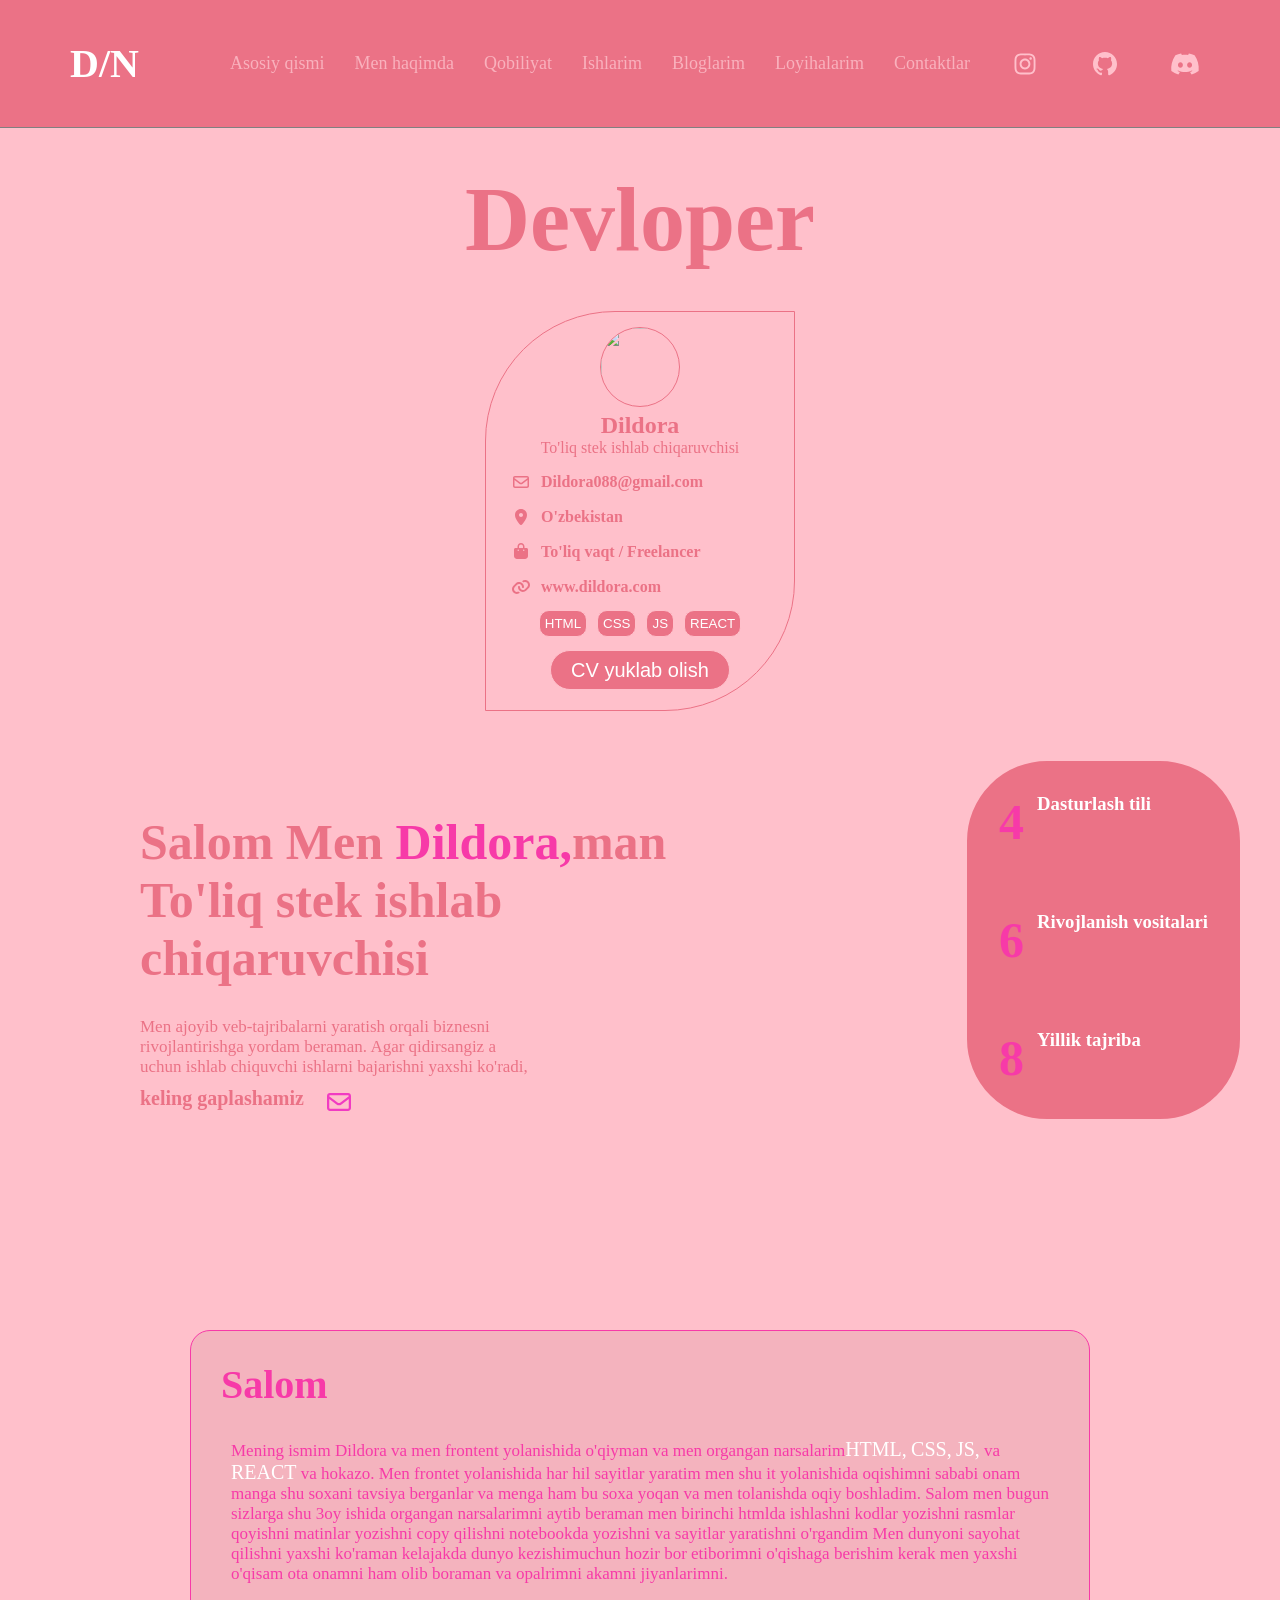
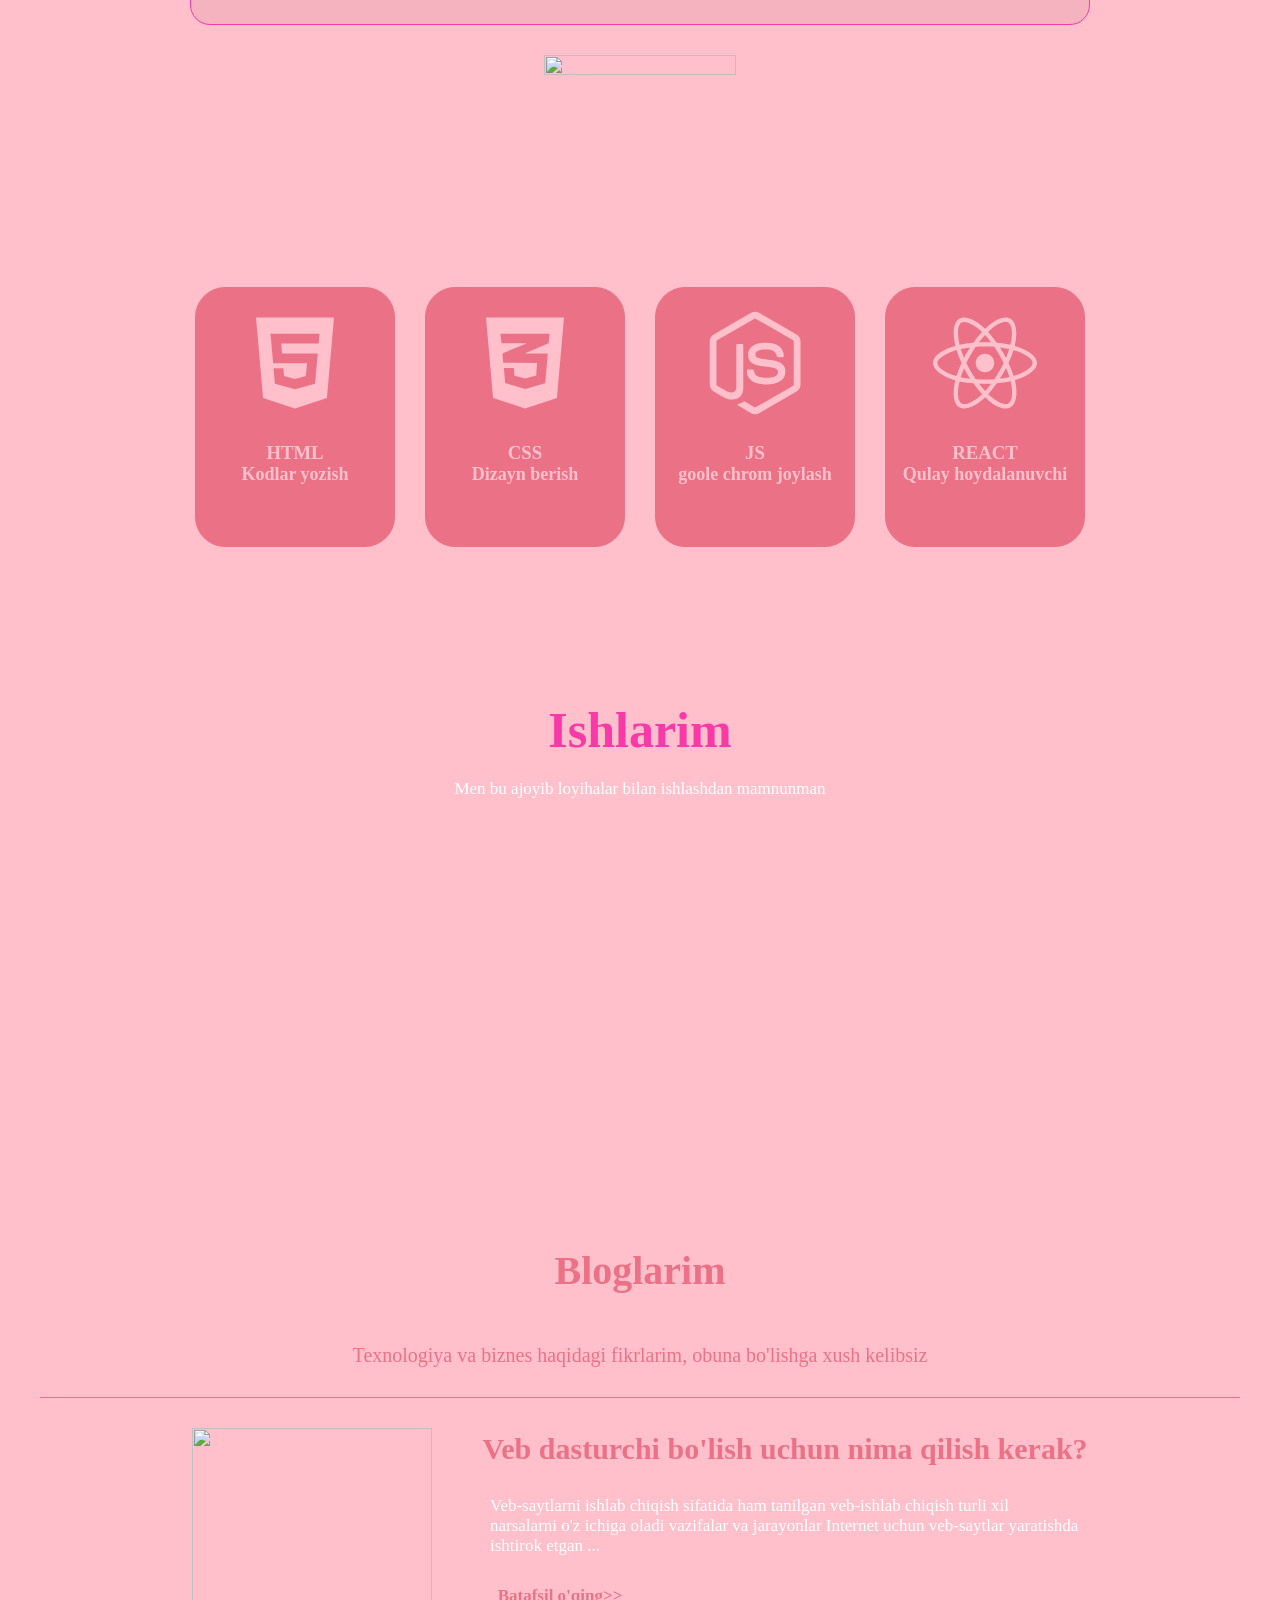
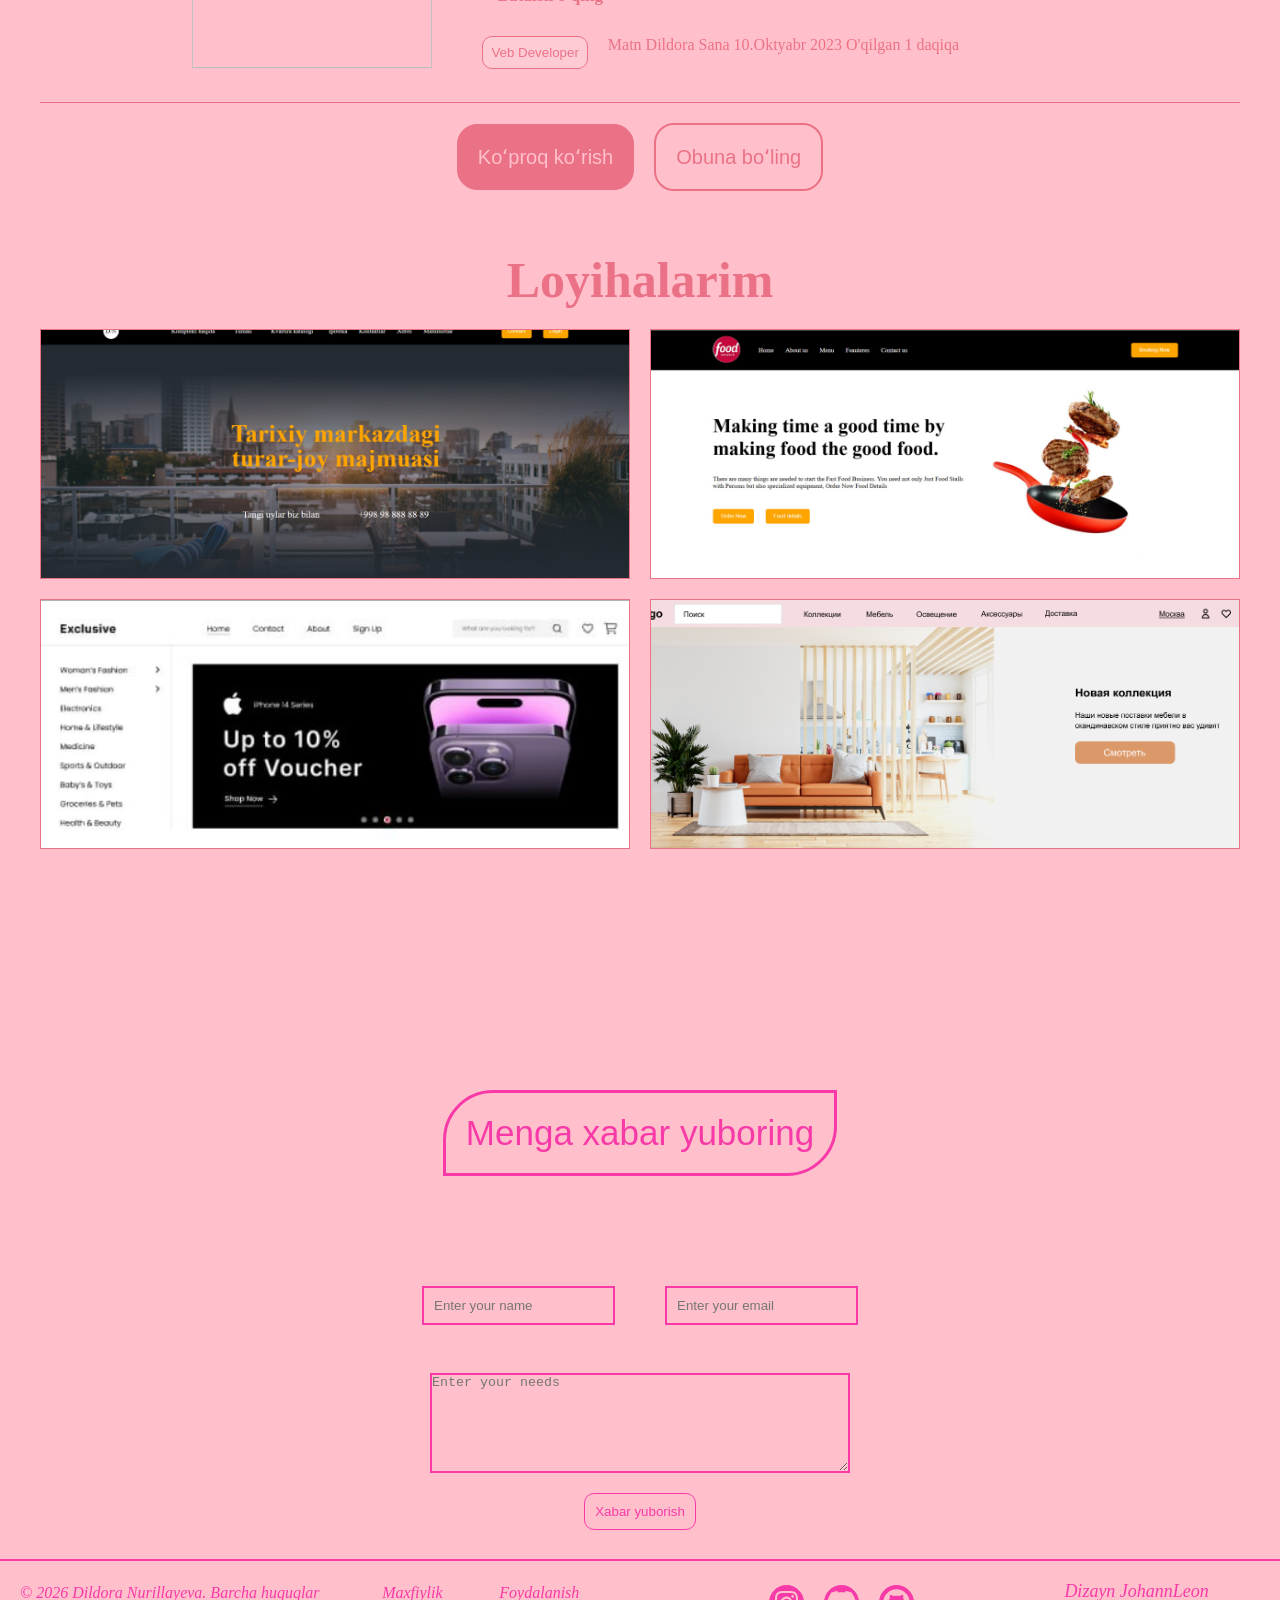
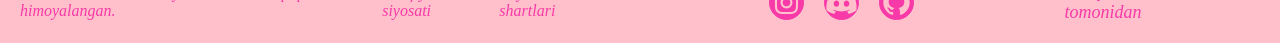
==== commit 867085ee: "new commid" ====
--- a/index.html
+++ b/index.html
@@ -10,8 +10,7 @@
         integrity="sha512-2SwdPD6INVrV/lHTZbO2nodKhrnDdJK9/kg2XD1r9uGqPo1cUbujc+IYdlYdEErWNu69gVcYgdxlmVmzTWnetw=="
         crossorigin="anonymous" referrerpolicy="no-referrer" />
     <link href="https://unpkg.com/aos@2.3.1/dist/aos.css" rel="stylesheet">
-    <link rel="icon"
-        href="https://s3-alpha.figma.com/hub/file/3911269094/10ef063c-3ca5-4e57-ba48-2a2653c86cfc-cover.png">
+    <link rel="icon" href="./img/my p.webp">
 </head>
 
 <body class="body">
@@ -64,7 +63,7 @@
                     <p class="home-p">To'liq stek ishlab chiqaruvchisi</p>
                     <div class="home-list">
                         <img src="./icons/pochta pink.svg" alt="">
-                        <h4 class="home-h4">izzatilla066@gmail.com</h4>
+                        <h4 class="home-h4">Dildora088@gmail.com</h4>
                     </div>
                     <div class="home-list">
                         <img src="./icons/address pink.svg" alt="">
@@ -157,7 +156,7 @@
             <h2 data-aos="flip-left" data-aos-easing="ease-out-cubic" data-aos-duration="2000" class="skills-text">
                 Qobiliyatlar</h2>
             <div class="container skills-container">
-                <div class="skills-parent" data-aos="fade-up" data-aos-duration="3000">
+                <div class="skills-parent" data-aos="fade-up" data-aos-duration="2000">
                     <div class="skills-childrn">
                         <img class="skills-img" src="./icons/html5.svg" alt="">
                         <h3 class="skills-h3">HTML</h3>
@@ -182,7 +181,6 @@
             </div>
         </section>
         <section id="work">
-
             <div class="container work-container" >
                 <h2 class="work-title">Ishlarim</h2>
                 <p class="work-text">Men bu ajoyib loyihalar bilan ishlashdan mamnunman</p>
@@ -225,25 +223,25 @@
 
         </section>
         <section id="projects">
-            <div class="container ">
+            <div class="container">
                 <h2 class="projects__title">Loyihalarim</h2>
                 <div class="projects__cards">
-                    <div class="projects__card">
+                    <div class="projects__card"   data-aos="fade-up-right">
                         <a target="_blank" href="https://house-sooty-five.vercel.app/">
                             <img src="./img/hus.jpg" alt="">
                         </a>
                     </div>
-                    <div class="projects__card">
+                    <div class="projects__card"   data-aos="fade-up-left">
                         <a href="https://food-preparation.vercel.app/">
                             <img src="./img/food.jpg" alt="">
                         </a>
                     </div>
-                    <div class="projects__card">
+                    <div class="projects__card" data-aos="fade-up-right" >
                         <a href="">
-                            <img src="./img/phone.jpg" alt="">
+                            <img  src="./img/phone.jpg" alt="">
                         </a>
                     </div>
-                    <div class="projects__card">
+                    <div class="projects__card" data-aos="fade-up-left">
                         <a href="">
                             <img src="./img/mebel.png" alt="">
                         </a>
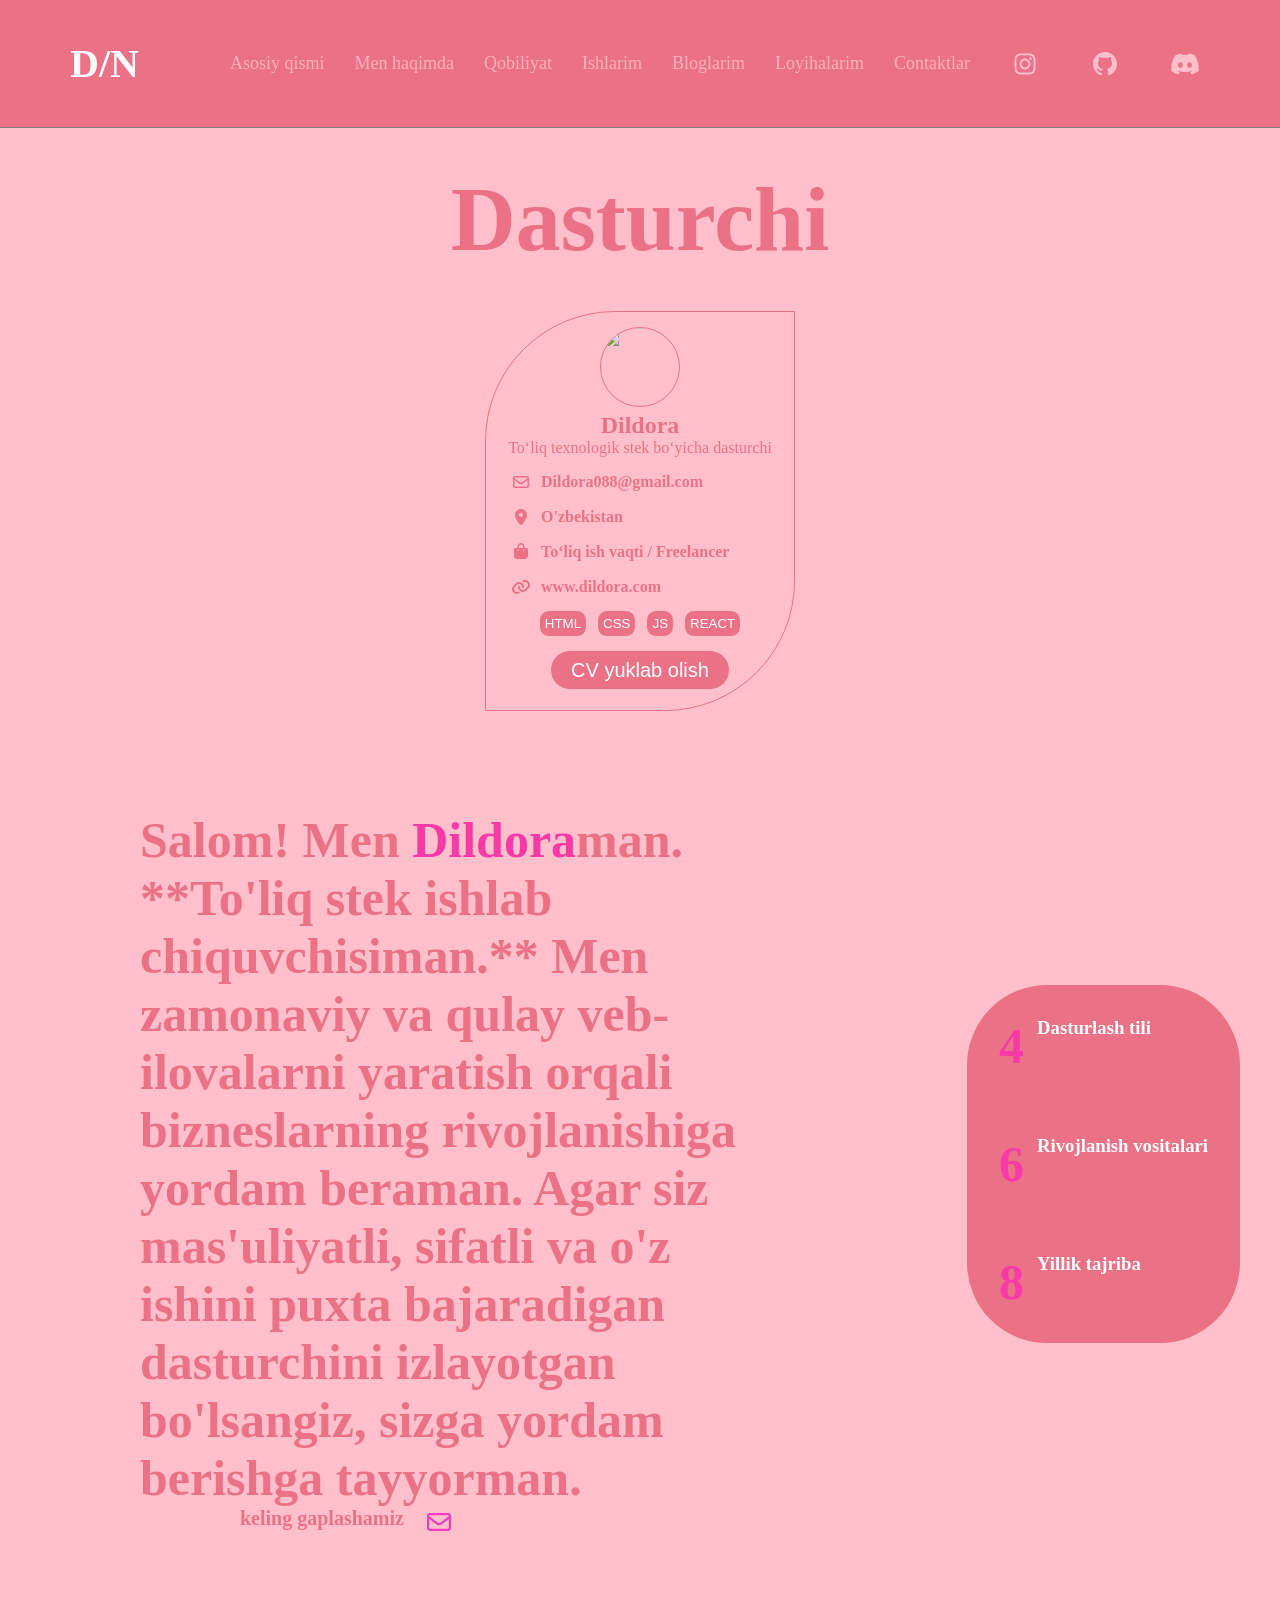
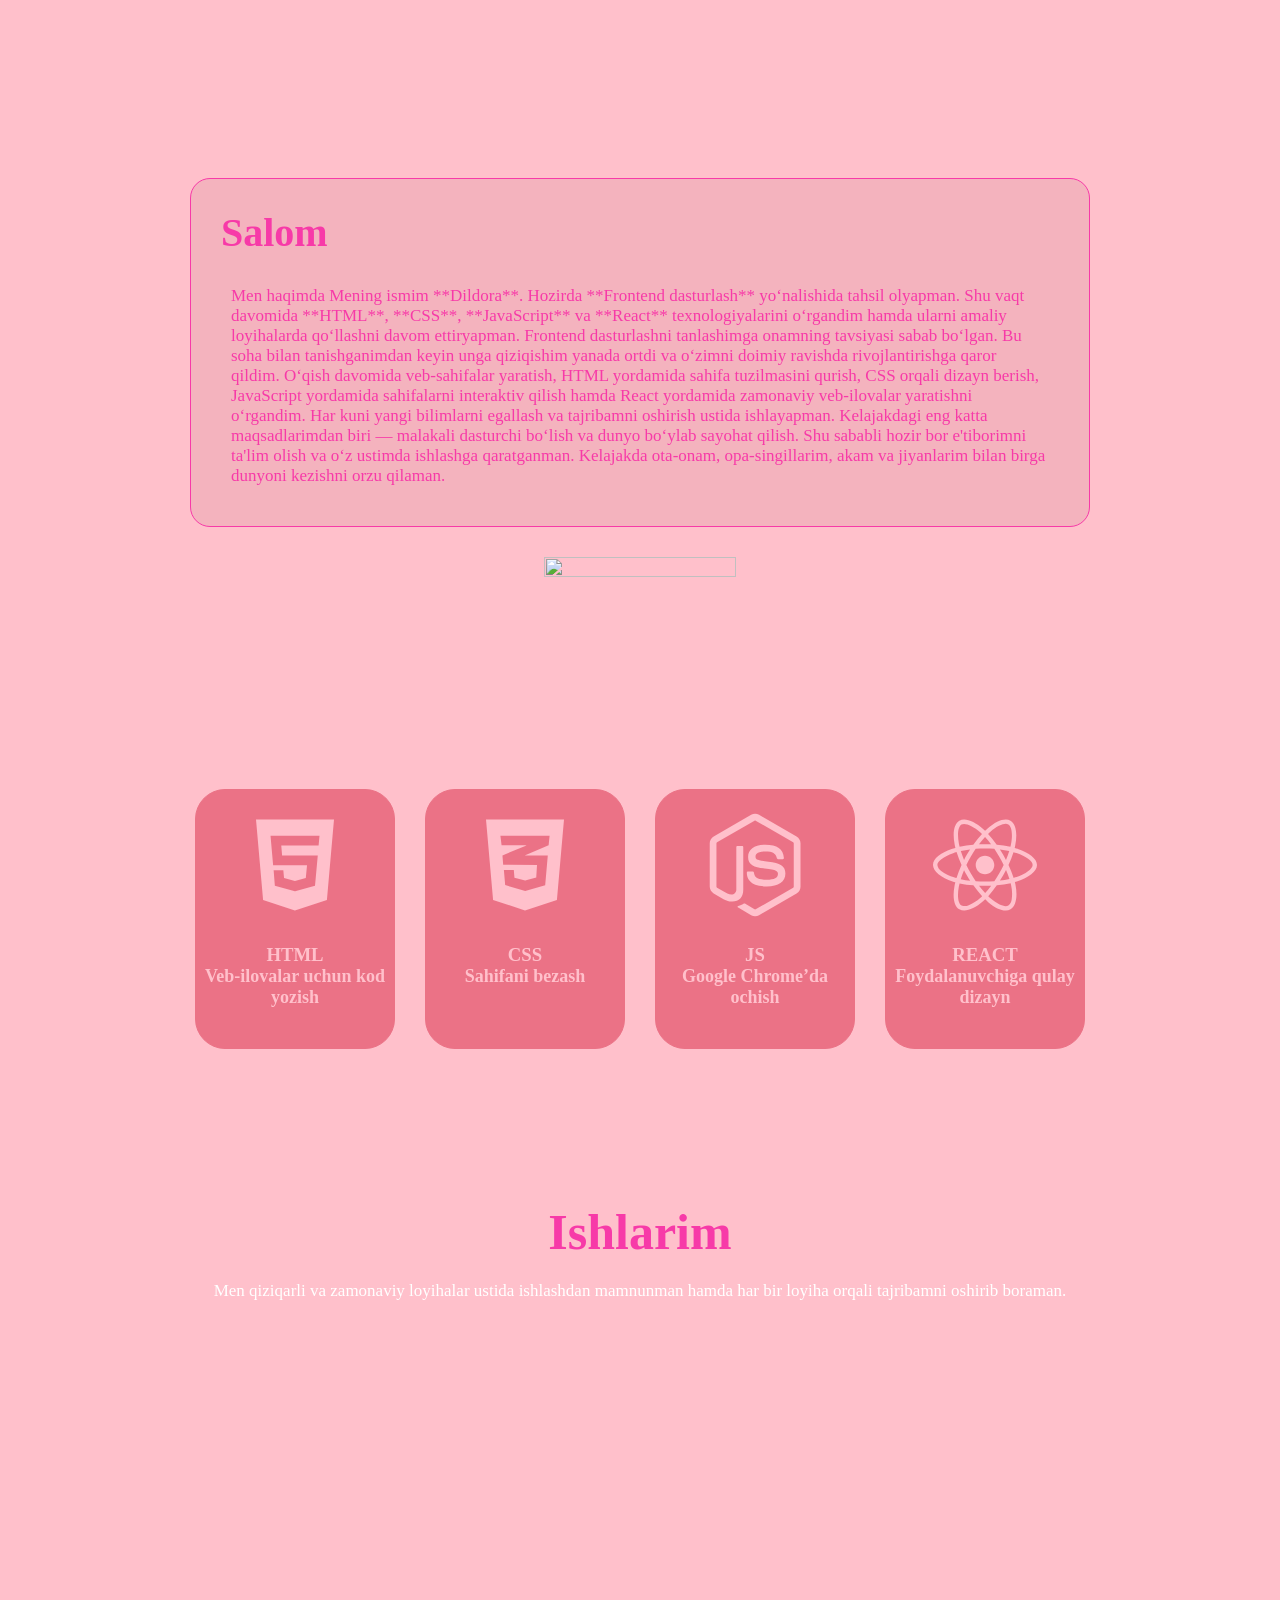
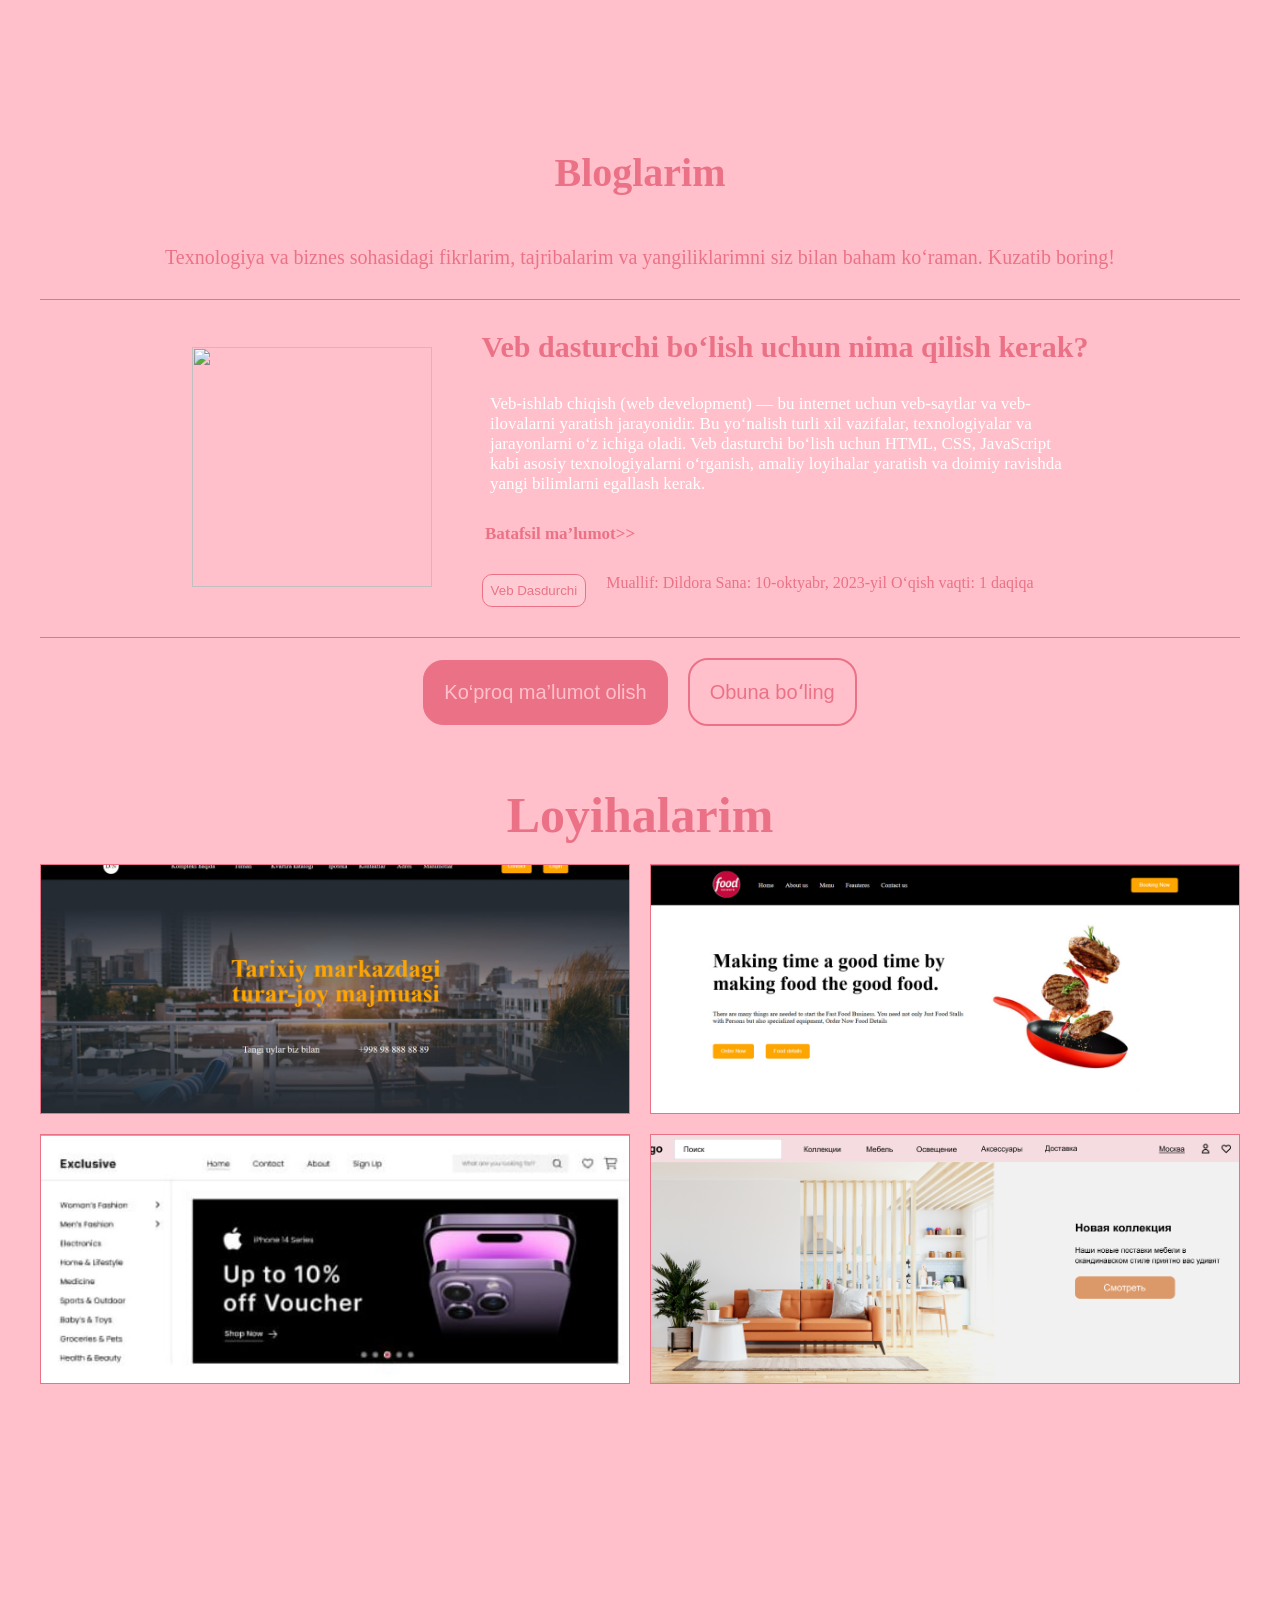
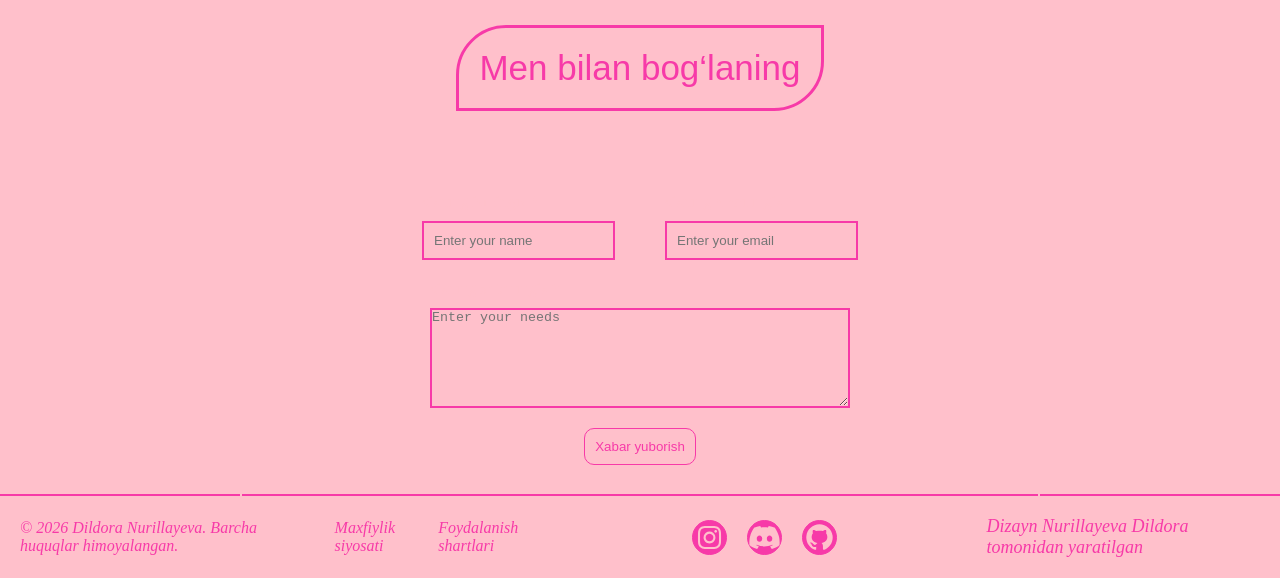
==== commit 84d6dce5: "add new info" ====
--- a/index.html
+++ b/index.html
@@ -55,12 +55,12 @@
     <main>
         <section id="home">
             <div class="container home-container">
-                <h2 class="home-h2">Devloper</h2>
+                <h2 class="home-h2">Dasturchi</h2>
                 <div class="home-div" data-aos="flip-left" data-aos-easing="ease-out-cubic" data-aos-duration="2000">
                     <img class="home-img" src="https://framerusercontent.com/images/DomSfeBuWBTTTfEMsQcKP5HRTE.png"
                         alt="">
                     <h2 class="home-text">Dildora</h2>
-                    <p class="home-p">To'liq stek ishlab chiqaruvchisi</p>
+                    <p class="home-p">To‘liq texnologik stek bo‘yicha dasturchi</p>
                     <div class="home-list">
                         <img src="./icons/pochta pink.svg" alt="">
                         <h4 class="home-h4">Dildora088@gmail.com</h4>
@@ -71,7 +71,7 @@
                     </div>
                     <div class="home-list">
                         <img src="./icons/bag-shopping pink.svg" alt="">
-                        <h4 class="home-h4">To'liq vaqt / Freelancer</h4>
+                        <h4 class="home-h4">To‘liq ish vaqti / Freelancer</h4>
                     </div>
                     <div class="home-list">
                         <img src="./icons/link pink.svg" alt="">
@@ -87,18 +87,19 @@
                 </div>
                 <div class="home-page">
                     <div class="home-left" data-aos="fade-up-right" data-aos-duration="1500">
-                        <h2 class="home2-text">Salom
-                            Men <span class="span">Dildora,</span>man
-                            To'liq stek ishlab chiqaruvchisi</h2>
-                        <p class="home2-p">Men ajoyib veb-tajribalarni yaratish orqali biznesni rivojlantirishga yordam
-                            beraman. Agar qidirsangiz
-                            a uchun
-                            ishlab chiquvchi
-                            ishlarni bajarishni yaxshi ko'radi,</p>
-                        <div class="home-page-div">
-                            <h3 class="home-h3">keling gaplashamiz</h3>
-                            <img class="home-page-img" src="./icons/pochtaa.svg" alt="">
-                        </div>
+                        <h2 class="home2-text">Salom!
+
+                            Men <span class="span">Dildora</span>man.
+                            **To'liq stek ishlab chiquvchisiman.**
+
+                            Men zamonaviy va qulay veb-ilovalarni yaratish orqali bizneslarning rivojlanishiga yordam
+                            beraman. Agar siz mas'uliyatli, sifatli va o'z ishini puxta bajaradigan dasturchini
+                            izlayotgan bo'lsangiz, sizga yordam berishga tayyorman.
+
+                            <div class="home-page-div">
+                                <h3 class="home-h3">keling gaplashamiz</h3>
+                                <img class="home-page-img" src="./icons/pochtaa.svg" alt="">
+                            </div>
                     </div>
                     <div class="home-rights" data-aos="fade-left" data-aos-duration="1500">
                         <div class="home-right">
@@ -124,27 +125,26 @@
                 <div class="about-right" data-aos="zoom-in-up" data-aos-duration="1500">
                     <div class="about-details">
                         <h2 class="about-hello">Salom</h2>
-                        <p class="about-text">Mening ismim Dildora va men frontent yolanishida o'qiyman
-                            va men organgan narsalarim<span class="about-span">HTML,</span> <span class="about-span">
-                                CSS,</span>
-                            <span class="about-span">JS,</span> va <span class="about-span">REACT</span> va hokazo.
-
-                            Men frontet yolanishida har hil sayitlar yaratim men shu it yolanishida
-                            oqishimni sababi
-                            onam manga shu soxani tavsiya berganlar va menga ham bu soxa yoqan
-                            va men tolanishda oqiy boshladim.
-
-
-
-                            Salom men bugun sizlarga shu 3oy ishida organgan narsalarimni aytib beraman
-                            men birinchi htmlda ishlashni kodlar yozishni rasmlar qoyishni matinlar
-                            yozishni copy qilishni notebookda yozishni va sayitlar yaratishni o'rgandim
-
-
-                            Men dunyoni sayohat qilishni yaxshi ko'raman kelajakda dunyo kezishimuchun hozir bor
-                            etiborimni o'qishaga berishim kerak
-                            men yaxshi o'qisam ota onamni ham olib boraman
-                            va opalrimni akamni jiyanlarimni.
+                        <p class="about-text"> Men haqimda
+
+                            Mening ismim **Dildora**. Hozirda **Frontend dasturlash** yo‘nalishida tahsil olyapman. Shu
+                            vaqt davomida **HTML**, **CSS**, **JavaScript** va **React** texnologiyalarini o‘rgandim
+                            hamda ularni amaliy loyihalarda qo‘llashni davom ettiryapman.
+
+                            Frontend dasturlashni tanlashimga onamning tavsiyasi sabab bo‘lgan. Bu soha bilan
+                            tanishganimdan keyin unga qiziqishim yanada ortdi va o‘zimni doimiy ravishda
+                            rivojlantirishga qaror qildim.
+
+                            O‘qish davomida veb-sahifalar yaratish, HTML yordamida sahifa tuzilmasini qurish, CSS orqali
+                            dizayn berish, JavaScript yordamida sahifalarni interaktiv qilish hamda React yordamida
+                            zamonaviy veb-ilovalar yaratishni o‘rgandim. Har kuni yangi bilimlarni egallash va
+                            tajribamni oshirish ustida ishlayapman.
+
+                            Kelajakdagi eng katta maqsadlarimdan biri — malakali dasturchi bo‘lish va dunyo bo‘ylab
+                            sayohat qilish. Shu sababli hozir bor e'tiborimni ta'lim olish va o‘z ustimda ishlashga
+                            qaratganman. Kelajakda ota-onam, opa-singillarim, akam va jiyanlarim bilan birga dunyoni
+                            kezishni orzu qilaman.
+
                         </p>
                     </div>
                 </div>
@@ -160,30 +160,32 @@
                     <div class="skills-childrn">
                         <img class="skills-img" src="./icons/html5.svg" alt="">
                         <h3 class="skills-h3">HTML</h3>
-                        <h4 class="skills-h4">Kodlar yozish</h4>
+                        <h4 class="skills-h4">Veb-ilovalar uchun kod yozish</h4>
                     </div>
                     <div class="skills-childrn">
                         <img class="skills-img" src="./icons/css3.svg" alt="">
                         <h3 class="skills-h3">CSS</h3>
-                        <h4 class="skills-h4">Dizayn berish</h4>
+                        <h4 class="skills-h4">Sahifani bezash</h4>
                     </div>
                     <div class="skills-childrn">
                         <img class="skills-img" src="./icons/node js.svg" alt="">
                         <h3 class="skills-h3">JS</h3>
-                        <h4 class="skills-h4">goole chrom joylash</h4>
+                        <h4 class="skills-h4">Google Chrome’da ochish</h4>
                     </div>
                     <div class="skills-childrn">
                         <img class="skills-img" src="./icons/react().svg" alt="">
                         <h3 class="skills-h3">REACT</h3>
-                        <h4 class="skills-h4">Qulay hoydalanuvchi</h4>
+                        <h4 class="skills-h4">Foydalanuvchiga qulay dizayn</h4>
                     </div>
                 </div>
             </div>
         </section>
         <section id="work">
-            <div class="container work-container" >
+            <div class="container work-container">
                 <h2 class="work-title">Ishlarim</h2>
-                <p class="work-text">Men bu ajoyib loyihalar bilan ishlashdan mamnunman</p>
+                <p class="work-text">Men qiziqarli va zamonaviy loyihalar ustida ishlashdan mamnunman hamda har bir
+                    loyiha orqali tajribamni oshirib boraman.
+                </p>
                 <img class="img" data-aos="flip-left" data-aos-easing="ease-out-cubic" data-aos-duration="2000"
                     src="https://framerusercontent.com/images/j8zCWRXC3bUezyiEaylRufcDv3U.png?scale-down-to=1024"
                     alt="">
@@ -191,33 +193,40 @@
         </section>
         <section id="blog">
             <h2 class="blog-h2">Bloglarim</h2>
-            <p class="blog-text">Texnologiya va biznes haqidagi fikrlarim, obuna bo'lishga xush kelibsiz</p>
+            <p class="blog-text">Texnologiya va biznes sohasidagi fikrlarim, tajribalarim va yangiliklarimni siz bilan
+                baham ko‘raman. Kuzatib boring!
+            </p>
             <div class="container blog-container">
-                <div class="blog-left"  data-aos="fade-up-right" data-aos-duration="2000">
+                <div class="blog-left" data-aos="fade-up-right" data-aos-duration="2000">
                     <img class="blog-img"
                         src="https://framerusercontent.com/images/MdMALrgtW0KgoPFy8KJEEHsBbwA.jpg?scale-down-to=512"
                         alt="">
                 </div>
-                <div class="blog-right"  data-aos="fade-up-left" data-aos-duration="2000" >
+                <div class="blog-right" data-aos="fade-up-left" data-aos-duration="2000">
                     <div class="blog-titles">
-                        <h2 class="blog-title">Veb dasturchi bo'lish uchun nima qilish kerak?</h2>
-                        <p class="blog-p">Veb-saytlarni ishlab chiqish sifatida ham tanilgan veb-ishlab chiqish turli
-                            xil narsalarni o'z ichiga oladi
-                            vazifalar
-                            va
-                            jarayonlar
-                            Internet uchun veb-saytlar yaratishda ishtirok etgan ...</p>
-                        <h4 class="blog-h4">Batafsil o'qing>></h4>
-                    </div>
-                    <div class="blog-buttons"  data-aos="fade-up-left" >
-                        <button class="blog-btn">Veb Developer</button>
-                        <p class="blog">Matn Dildora Sana 10.Oktyabr 2023 O'qilgan 1 daqiqa</p>
-                    </div>
-                </div>
-
-            </div>
-            <div class="btns"  data-aos="fade-up" data-aos-duration="1500">
-                <button class="btn3">Koʻproq koʻrish</button>
+                        <h2 class="blog-title">Veb dasturchi bo‘lish uchun nima qilish kerak?</h2>
+
+                        <p class="blog-p">
+                            Veb-ishlab chiqish (web development) — bu internet uchun veb-saytlar va veb-ilovalarni
+                            yaratish jarayonidir. Bu yo‘nalish turli xil vazifalar, texnologiyalar va jarayonlarni o‘z
+                            ichiga oladi. Veb dasturchi bo‘lish uchun HTML, CSS, JavaScript kabi asosiy texnologiyalarni
+                            o‘rganish, amaliy loyihalar yaratish va doimiy ravishda yangi bilimlarni egallash kerak.
+                        </p>
+                        </p>
+                        <h4 class="blog-h4">Batafsil ma’lumot>></h4>
+                    </div>
+                    <div class="blog-buttons" data-aos="fade-up-left">
+                        <button class="blog-btn">Veb Dasdurchi</button>
+                        <p class="blog">Muallif: Dildora
+                            Sana: 10-oktyabr, 2023-yil
+                            O‘qish vaqti: 1 daqiqa
+                        </p>
+                    </div>
+                </div>
+
+            </div>
+            <div class="btns" data-aos="fade-up" data-aos-duration="1500">
+                <button class="btn3">Ko‘proq ma’lumot olish</button>
                 <button class="btn">Obuna boʻling</button>
             </div>
 
@@ -226,19 +235,19 @@
             <div class="container">
                 <h2 class="projects__title">Loyihalarim</h2>
                 <div class="projects__cards">
-                    <div class="projects__card"   data-aos="fade-up-right">
+                    <div class="projects__card" data-aos="fade-up-right">
                         <a target="_blank" href="https://house-sooty-five.vercel.app/">
                             <img src="./img/hus.jpg" alt="">
                         </a>
                     </div>
-                    <div class="projects__card"   data-aos="fade-up-left">
+                    <div class="projects__card" data-aos="fade-up-left">
                         <a href="https://food-preparation.vercel.app/">
                             <img src="./img/food.jpg" alt="">
                         </a>
                     </div>
-                    <div class="projects__card" data-aos="fade-up-right" >
+                    <div class="projects__card" data-aos="fade-up-right">
                         <a href="">
-                            <img  src="./img/phone.jpg" alt="">
+                            <img src="./img/phone.jpg" alt="">
                         </a>
                     </div>
                     <div class="projects__card" data-aos="fade-up-left">
@@ -251,13 +260,15 @@
         </section>
         <section id="contact">
             <div class="container contact__container">
-                <h2 class="contact-h2">Contakt</h2>
-                <p class="contact-text">Hozir men mustaqil ish uchun tayyorman</p>
-                <button class="contact-btn">Menga xabar yuboring </button>
-                <div class="container contact-container">
+                <h2 class="contact-h2" data-aos="fade-up">Aloqa</h2>
+                <p class="contact-text" data-aos="fade-up">Hozirda men mustaqil loyihalar ustida ishlashga va yangi
+                    imkoniyatlarga tayyorman.
+                </p>
+                <button class="contact-btn">Men bilan bog‘laning </button>
+                <div class="container contact-container" data-aos="fade-up">
                     <form action="" class="contact__form">
                         <div class="form__top">
-                            <label for=""><span>sizni ismingiz *</span>
+                            <label for=""><span>sizning ismingiz *</span>
                                 <input type="text" placeholder="Enter your name">
                             </label>
                             <label for=""><span>sizning emailingiz *</span>
@@ -293,7 +304,7 @@
                     <img src="./img/github.svg" alt="">
                 </div>
             </div>
-            <p class="text">Dizayn JohannLeon tomonidan</p>
+            <p class="text">Dizayn Nurillayeva Dildora tomonidan yaratilgan</p>
         </address>
     </footer>
 
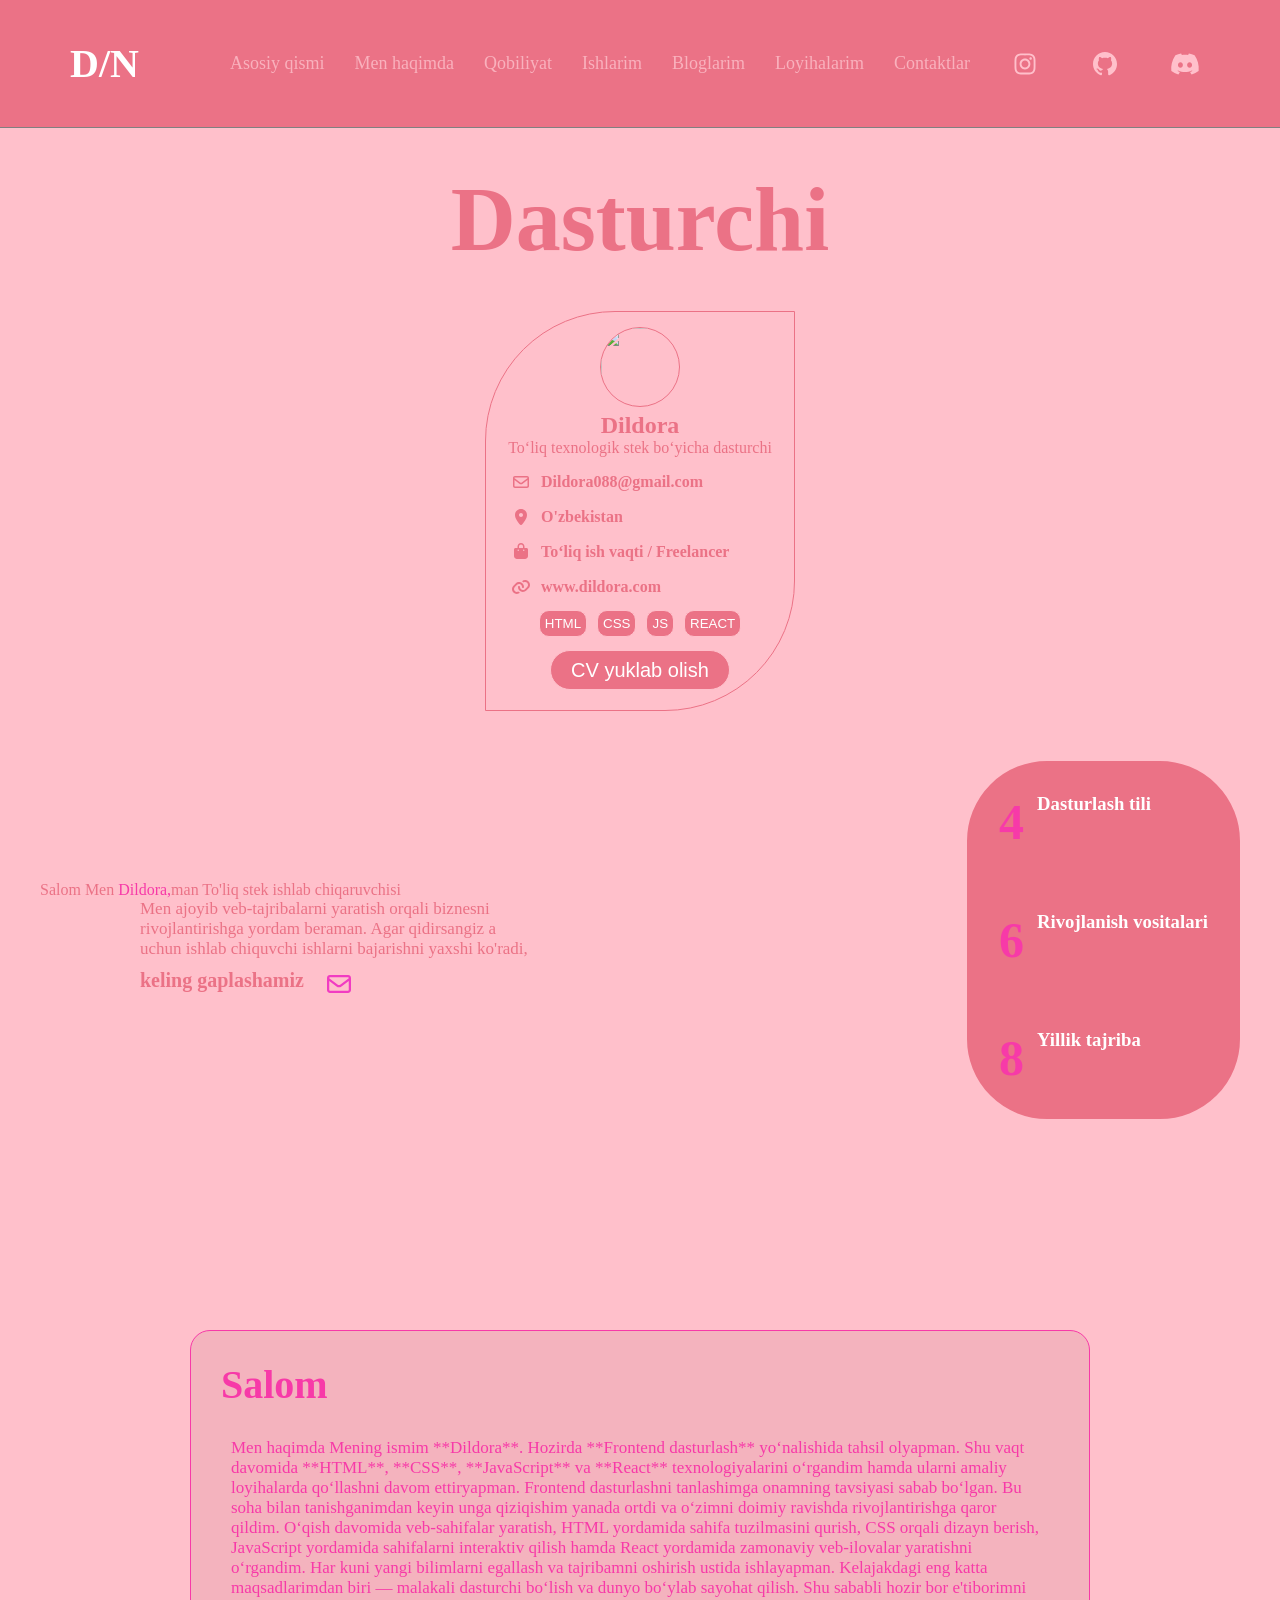
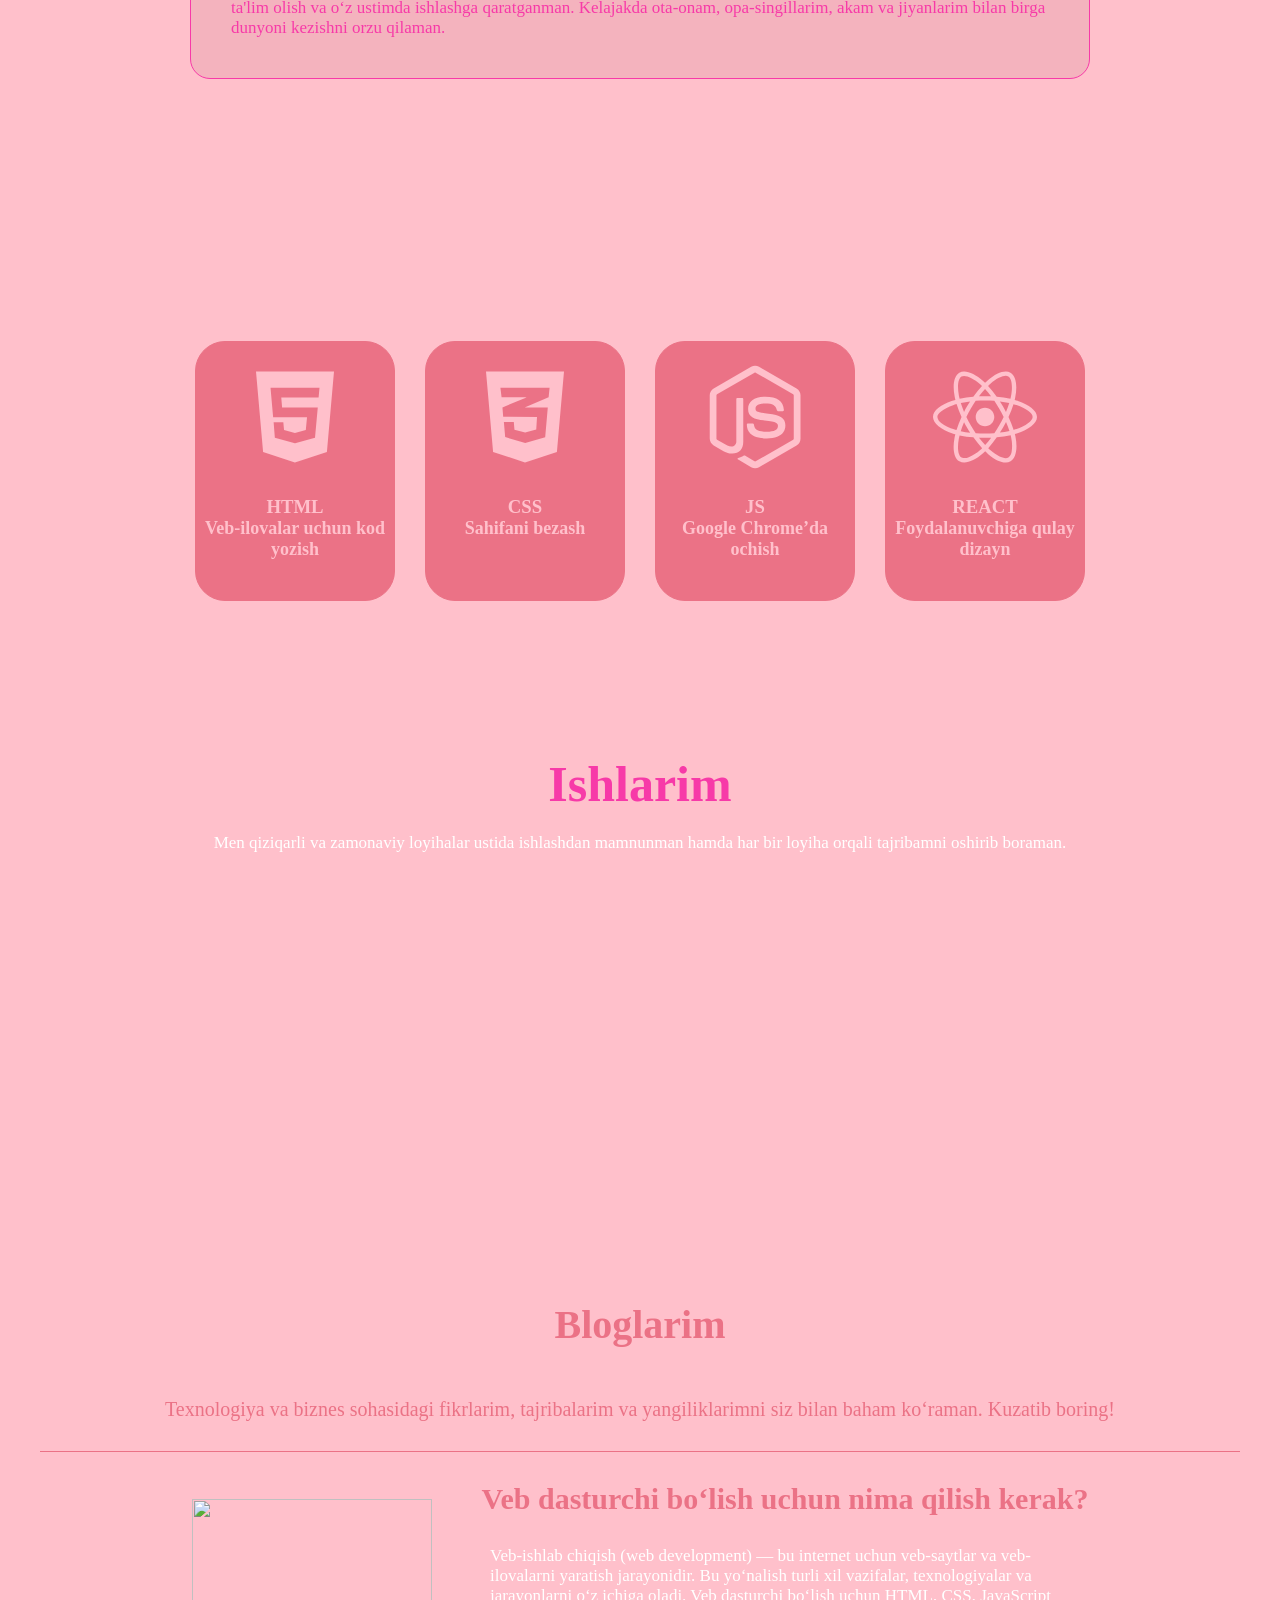
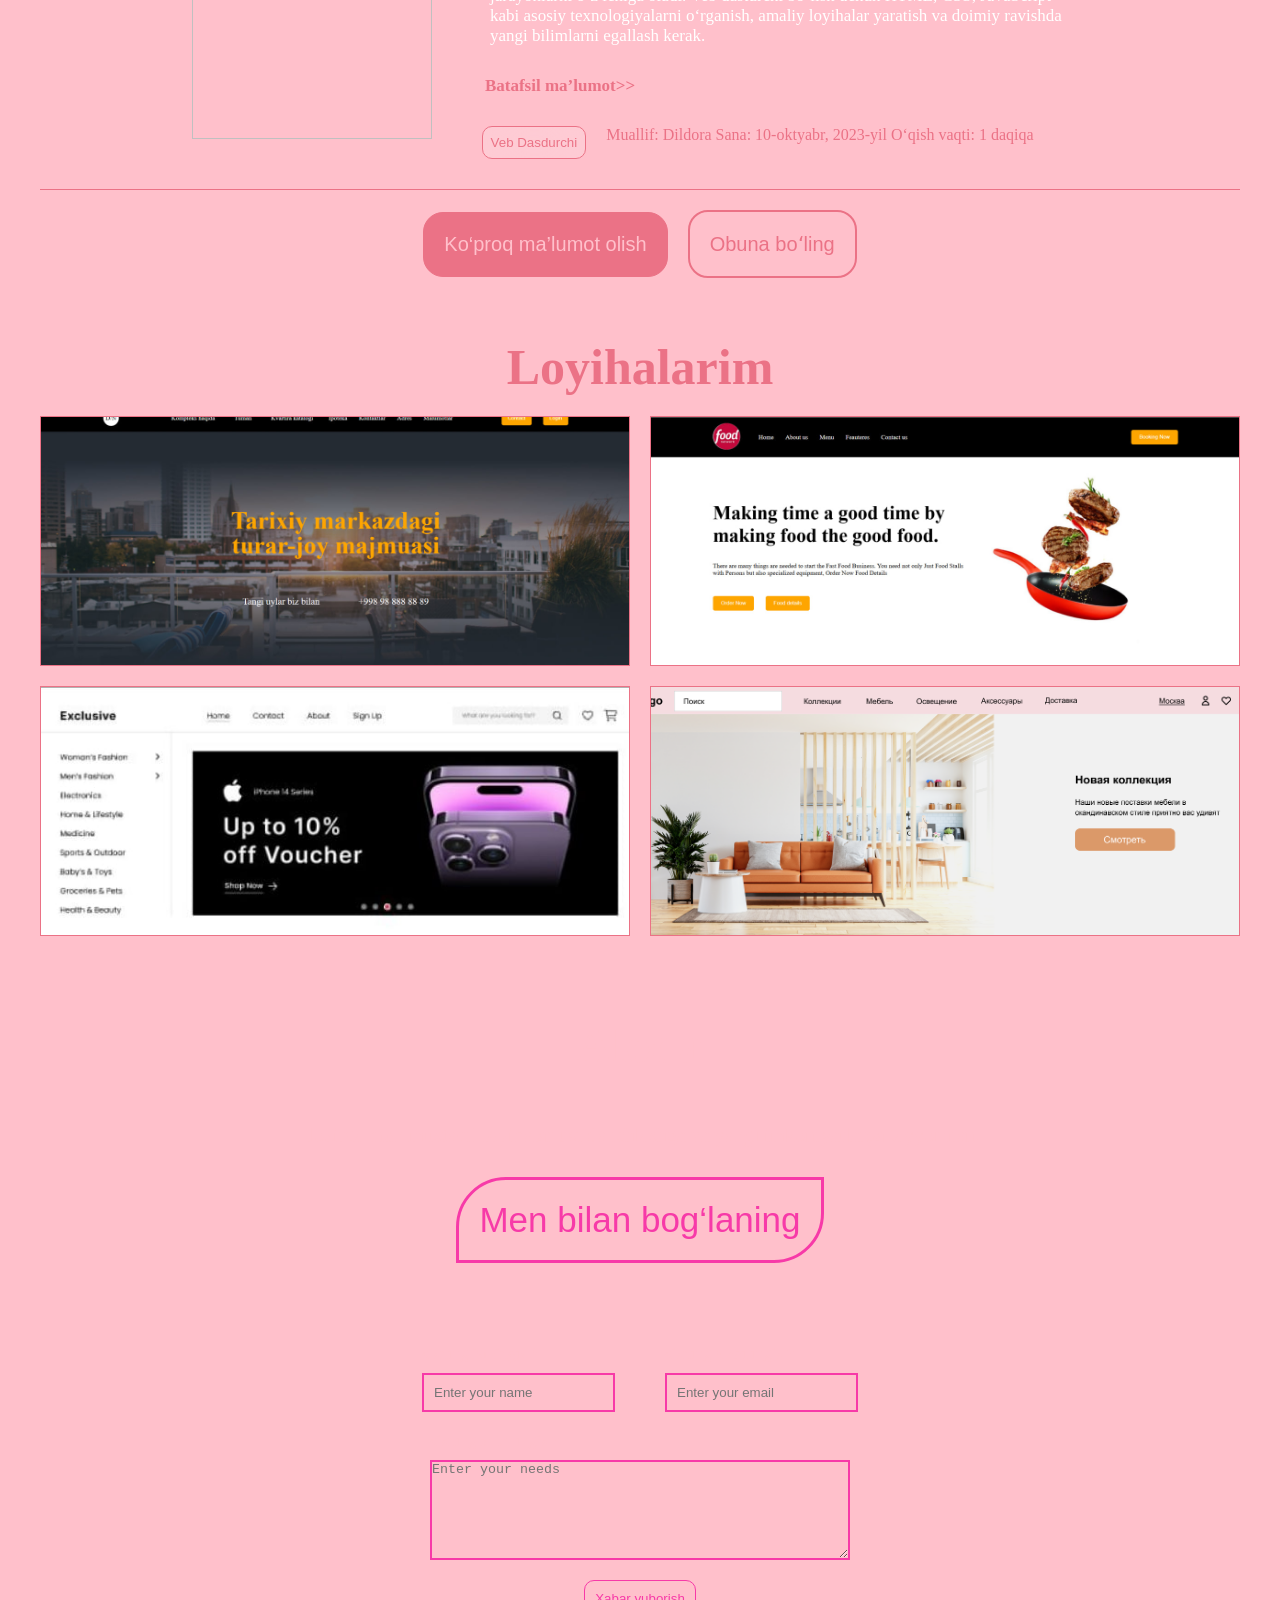
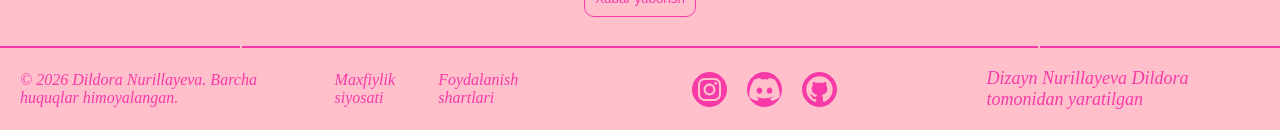
==== commit 146f7ec4: "dildora" ====
--- a/index.html
+++ b/index.html
@@ -87,15 +87,15 @@
                 </div>
                 <div class="home-page">
                     <div class="home-left" data-aos="fade-up-right" data-aos-duration="1500">
-                        <h2 class="home2-text">Salom!
-
-                            Men <span class="span">Dildora</span>man.
-                            **To'liq stek ishlab chiquvchisiman.**
-
-                            Men zamonaviy va qulay veb-ilovalarni yaratish orqali bizneslarning rivojlanishiga yordam
-                            beraman. Agar siz mas'uliyatli, sifatli va o'z ishini puxta bajaradigan dasturchini
-                            izlayotgan bo'lsangiz, sizga yordam berishga tayyorman.
-
+                        Salom
+                            Men <span class="span">Dildora,</span>man
+                            To'liq stek ishlab chiqaruvchisi</h2>
+                        <p class="home2-p">Men ajoyib veb-tajribalarni yaratish orqali biznesni rivojlantirishga yordam
+                            beraman. Agar qidirsangiz
+                            a uchun
+                            ishlab chiquvchi
+                            ishlarni bajarishni yaxshi ko'radi,</p>
+                    
                             <div class="home-page-div">
                                 <h3 class="home-h3">keling gaplashamiz</h3>
                                 <img class="home-page-img" src="./icons/pochtaa.svg" alt="">
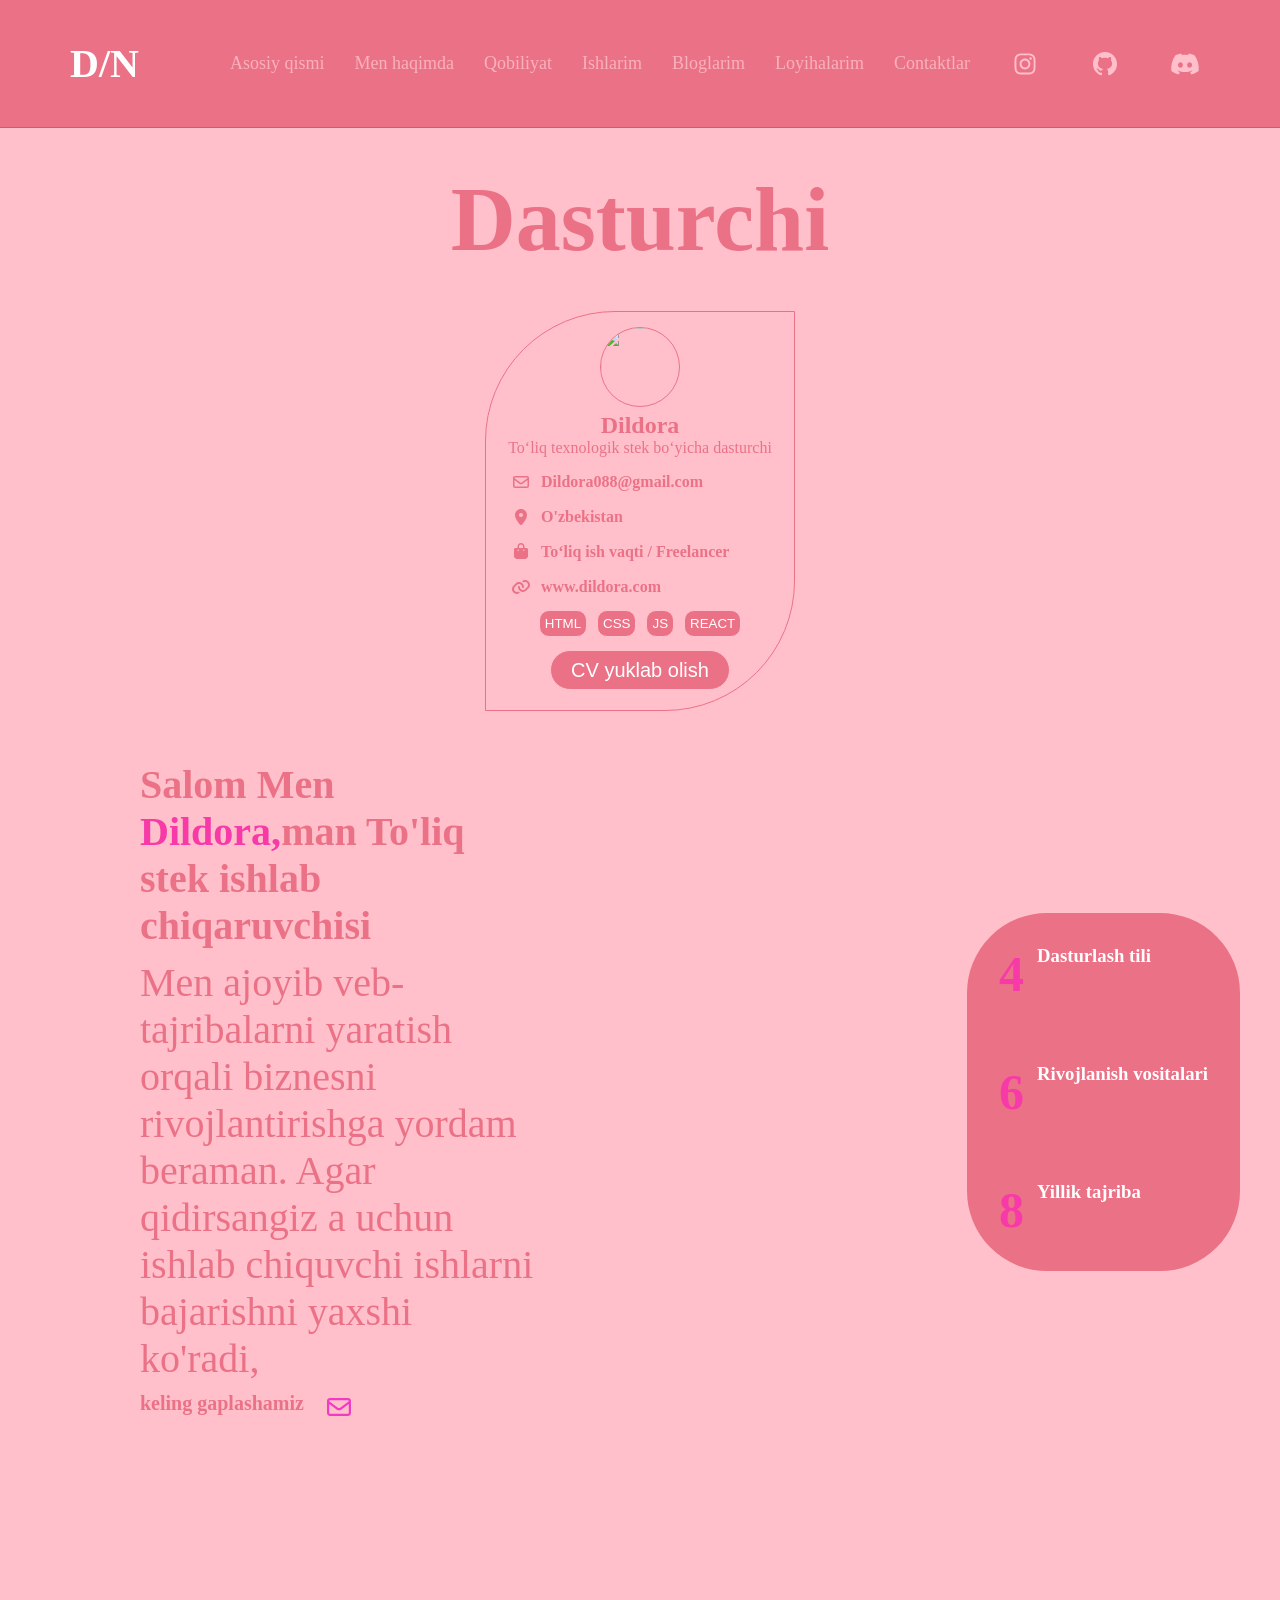
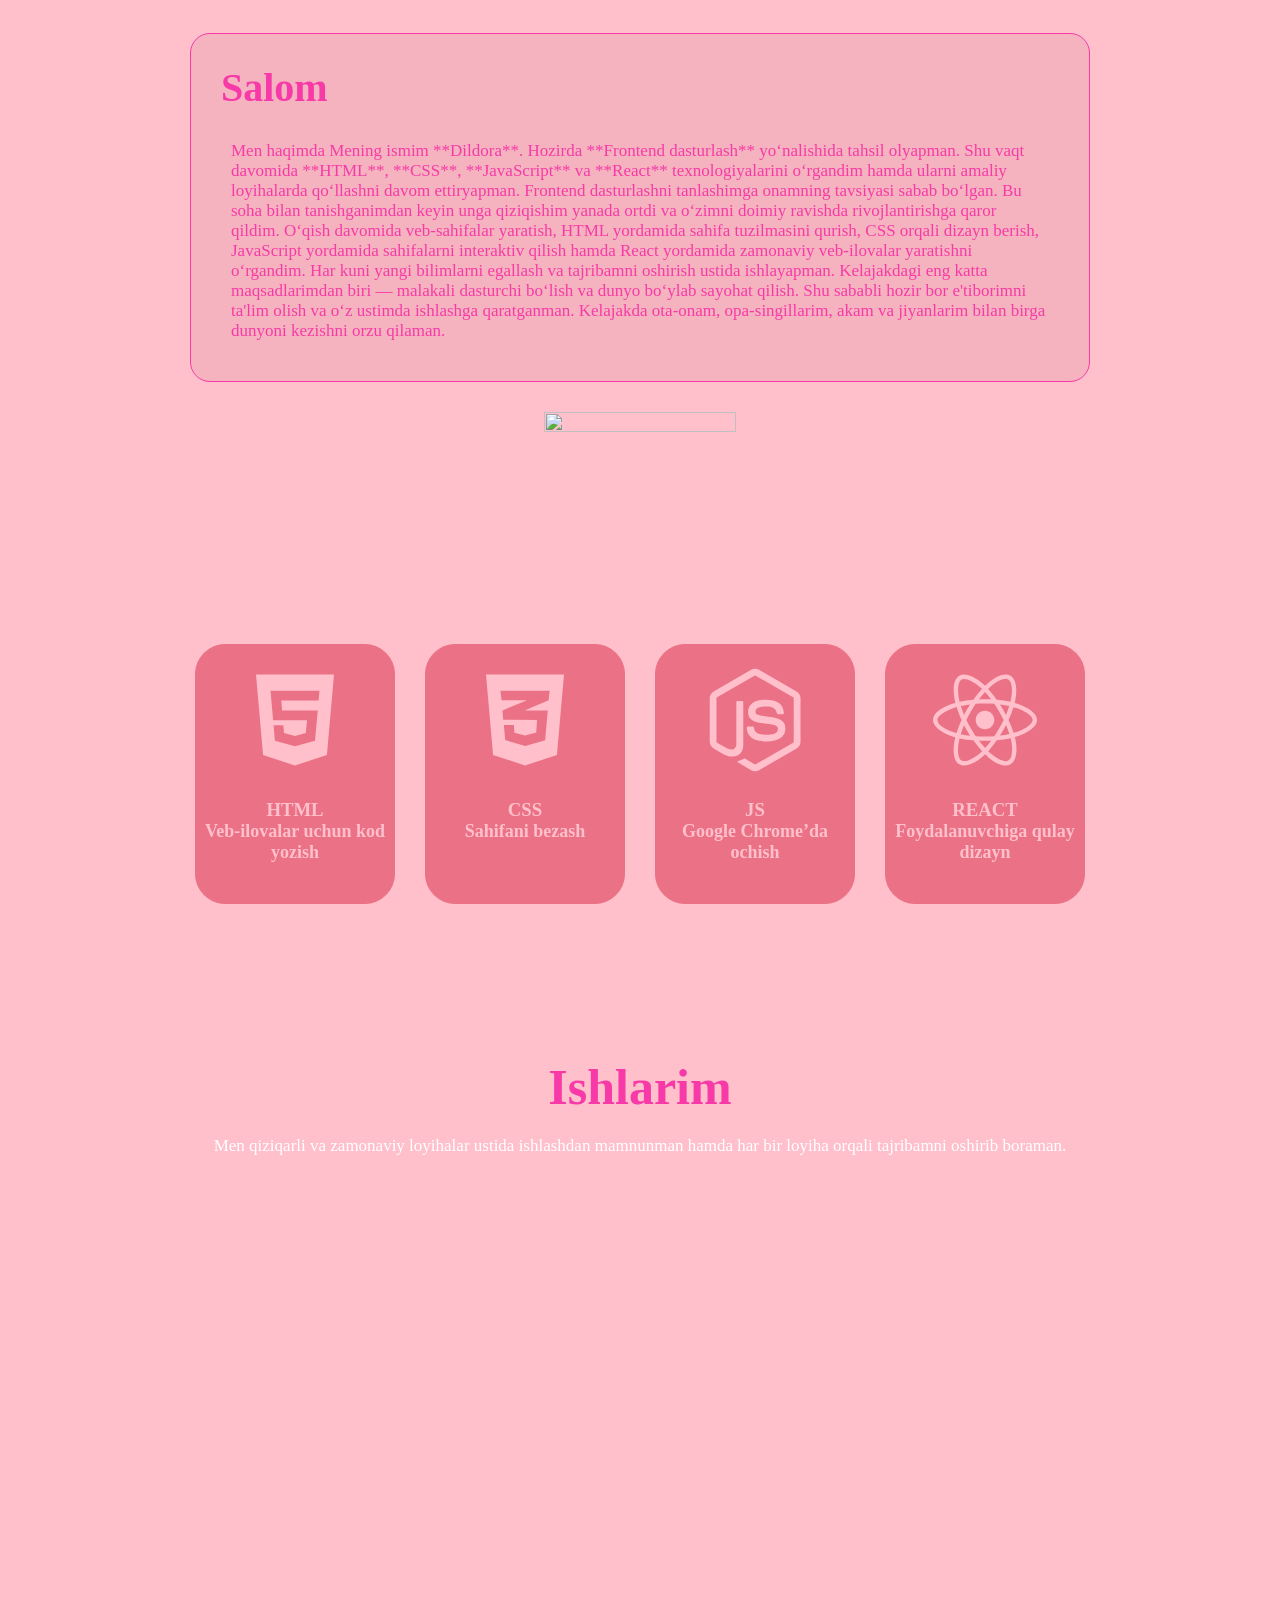
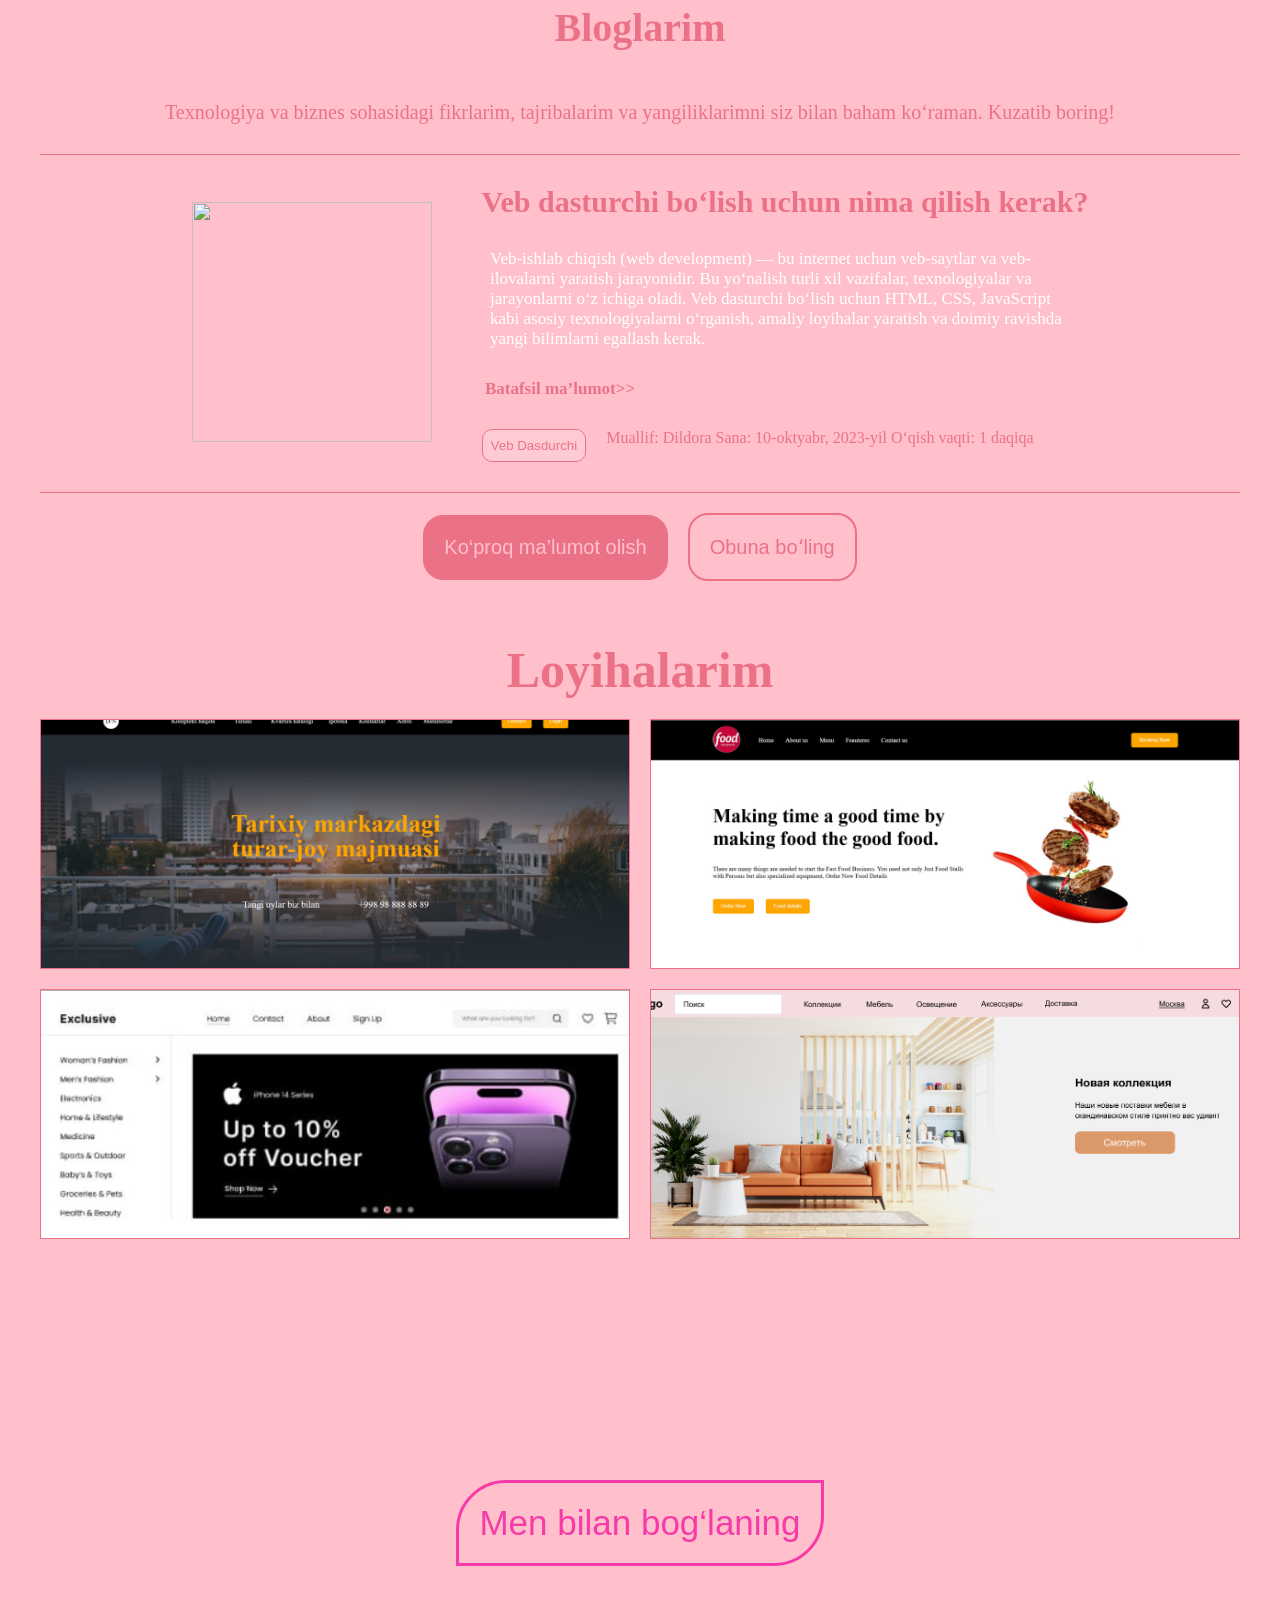
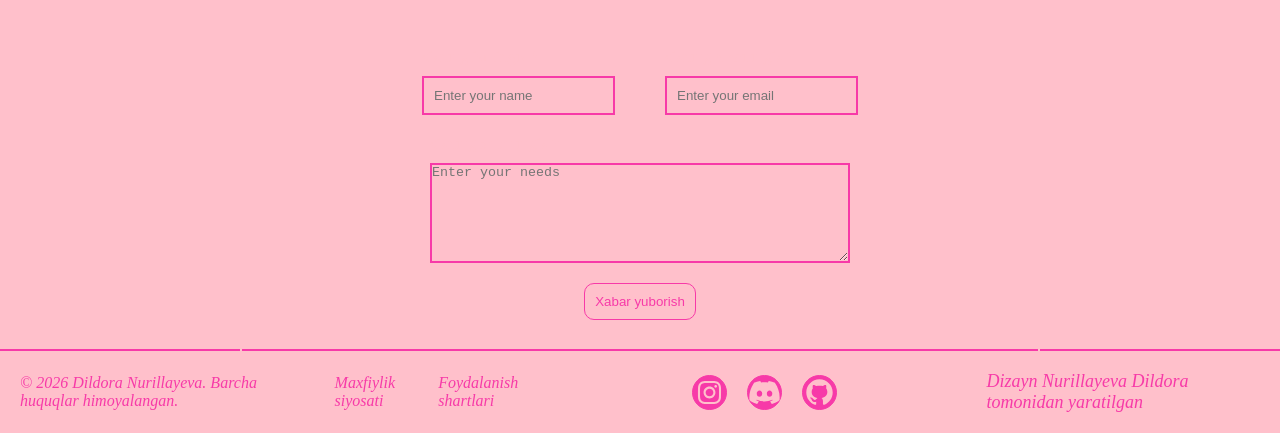
==== commit 26d5c629: "dildora" ====
--- a/index.html
+++ b/index.html
@@ -87,7 +87,7 @@
                 </div>
                 <div class="home-page">
                     <div class="home-left" data-aos="fade-up-right" data-aos-duration="1500">
-                        Salom
+                        <h2 class="home2-p">Salom
                             Men <span class="span">Dildora,</span>man
                             To'liq stek ishlab chiqaruvchisi</h2>
                         <p class="home2-p">Men ajoyib veb-tajribalarni yaratish orqali biznesni rivojlantirishga yordam
@@ -95,11 +95,11 @@
                             a uchun
                             ishlab chiquvchi
                             ishlarni bajarishni yaxshi ko'radi,</p>
-                    
-                            <div class="home-page-div">
-                                <h3 class="home-h3">keling gaplashamiz</h3>
-                                <img class="home-page-img" src="./icons/pochtaa.svg" alt="">
-                            </div>
+
+                        <div class="home-page-div">
+                            <h3 class="home-h3">keling gaplashamiz</h3>
+                            <img class="home-page-img" src="./icons/pochtaa.svg" alt="">
+                        </div>
                     </div>
                     <div class="home-rights" data-aos="fade-left" data-aos-duration="1500">
                         <div class="home-right">
--- a/style.css
+++ b/style.css
@@ -148,7 +148,7 @@
 
 .home2-p {
     padding: 0px 100px 10px 100px;
-    font-size: 17px;
+    font-size: 40px;
     max-width: 600px;
 }
 
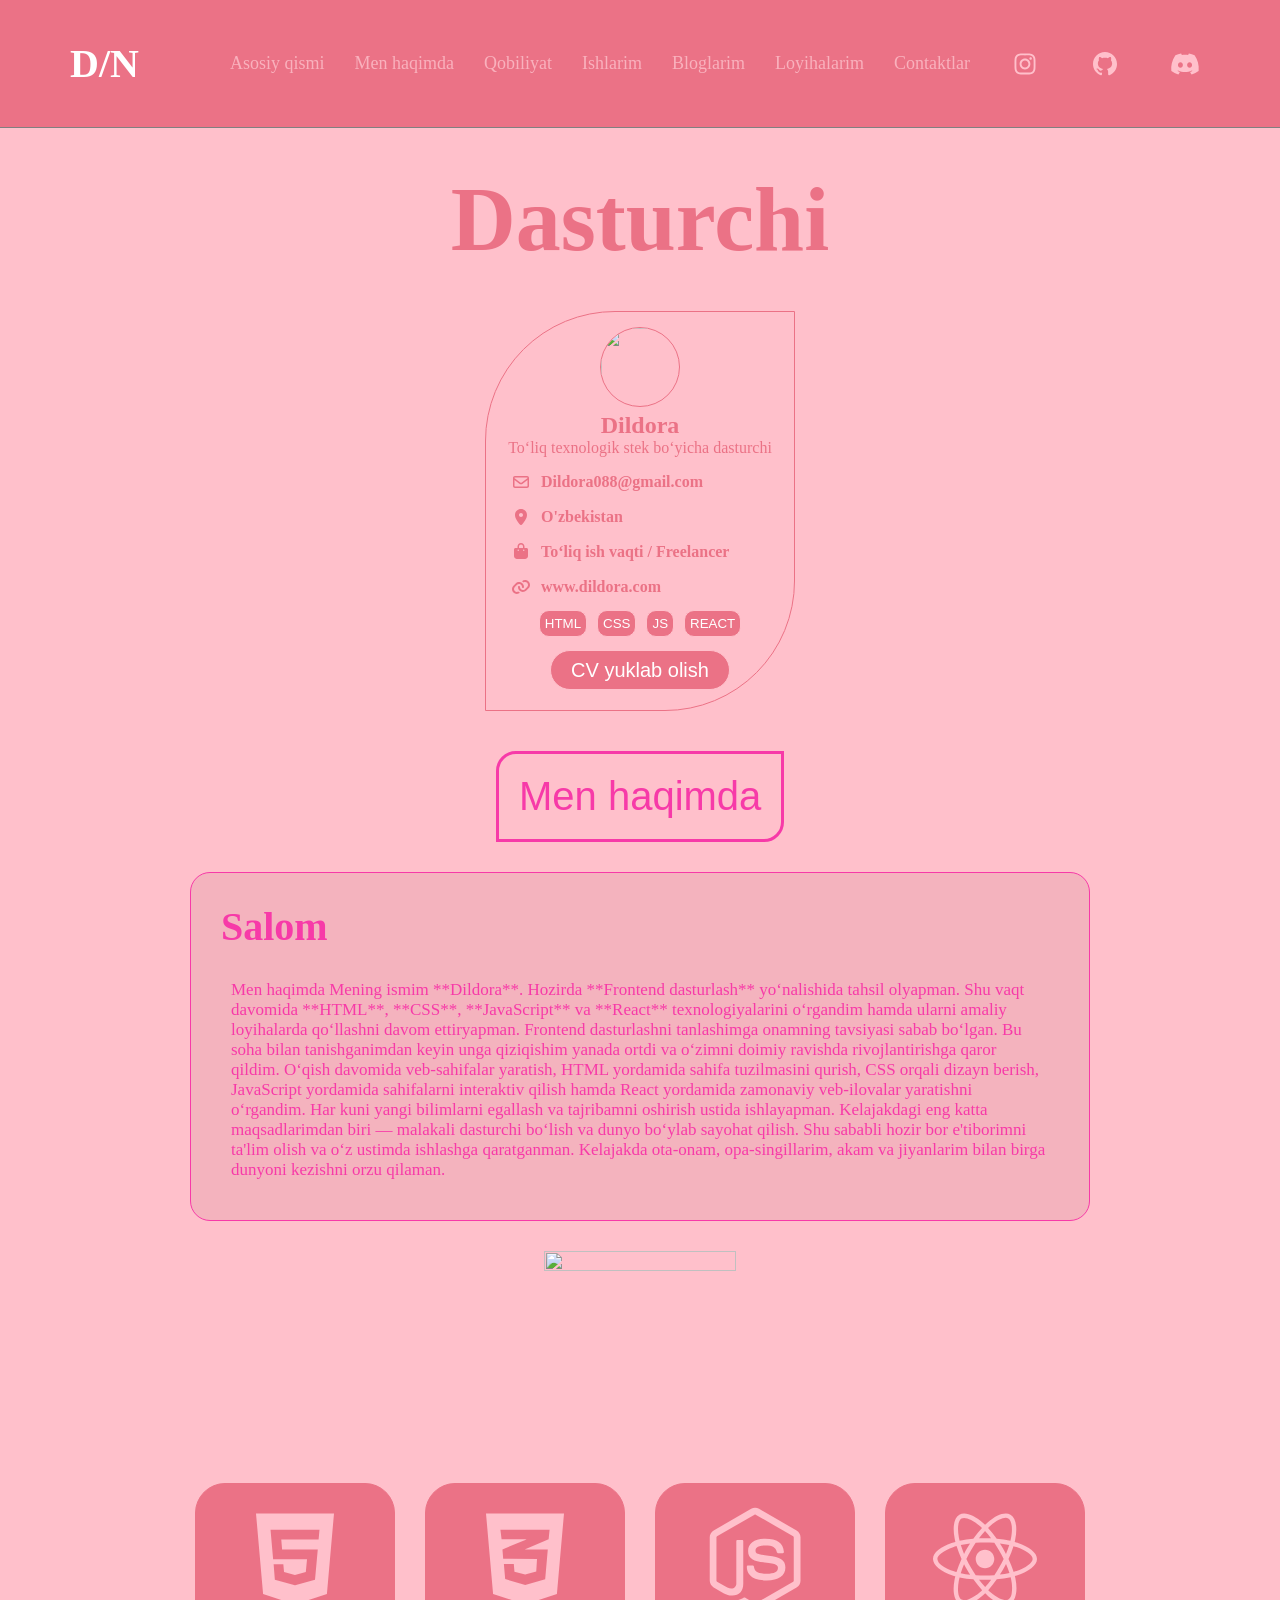
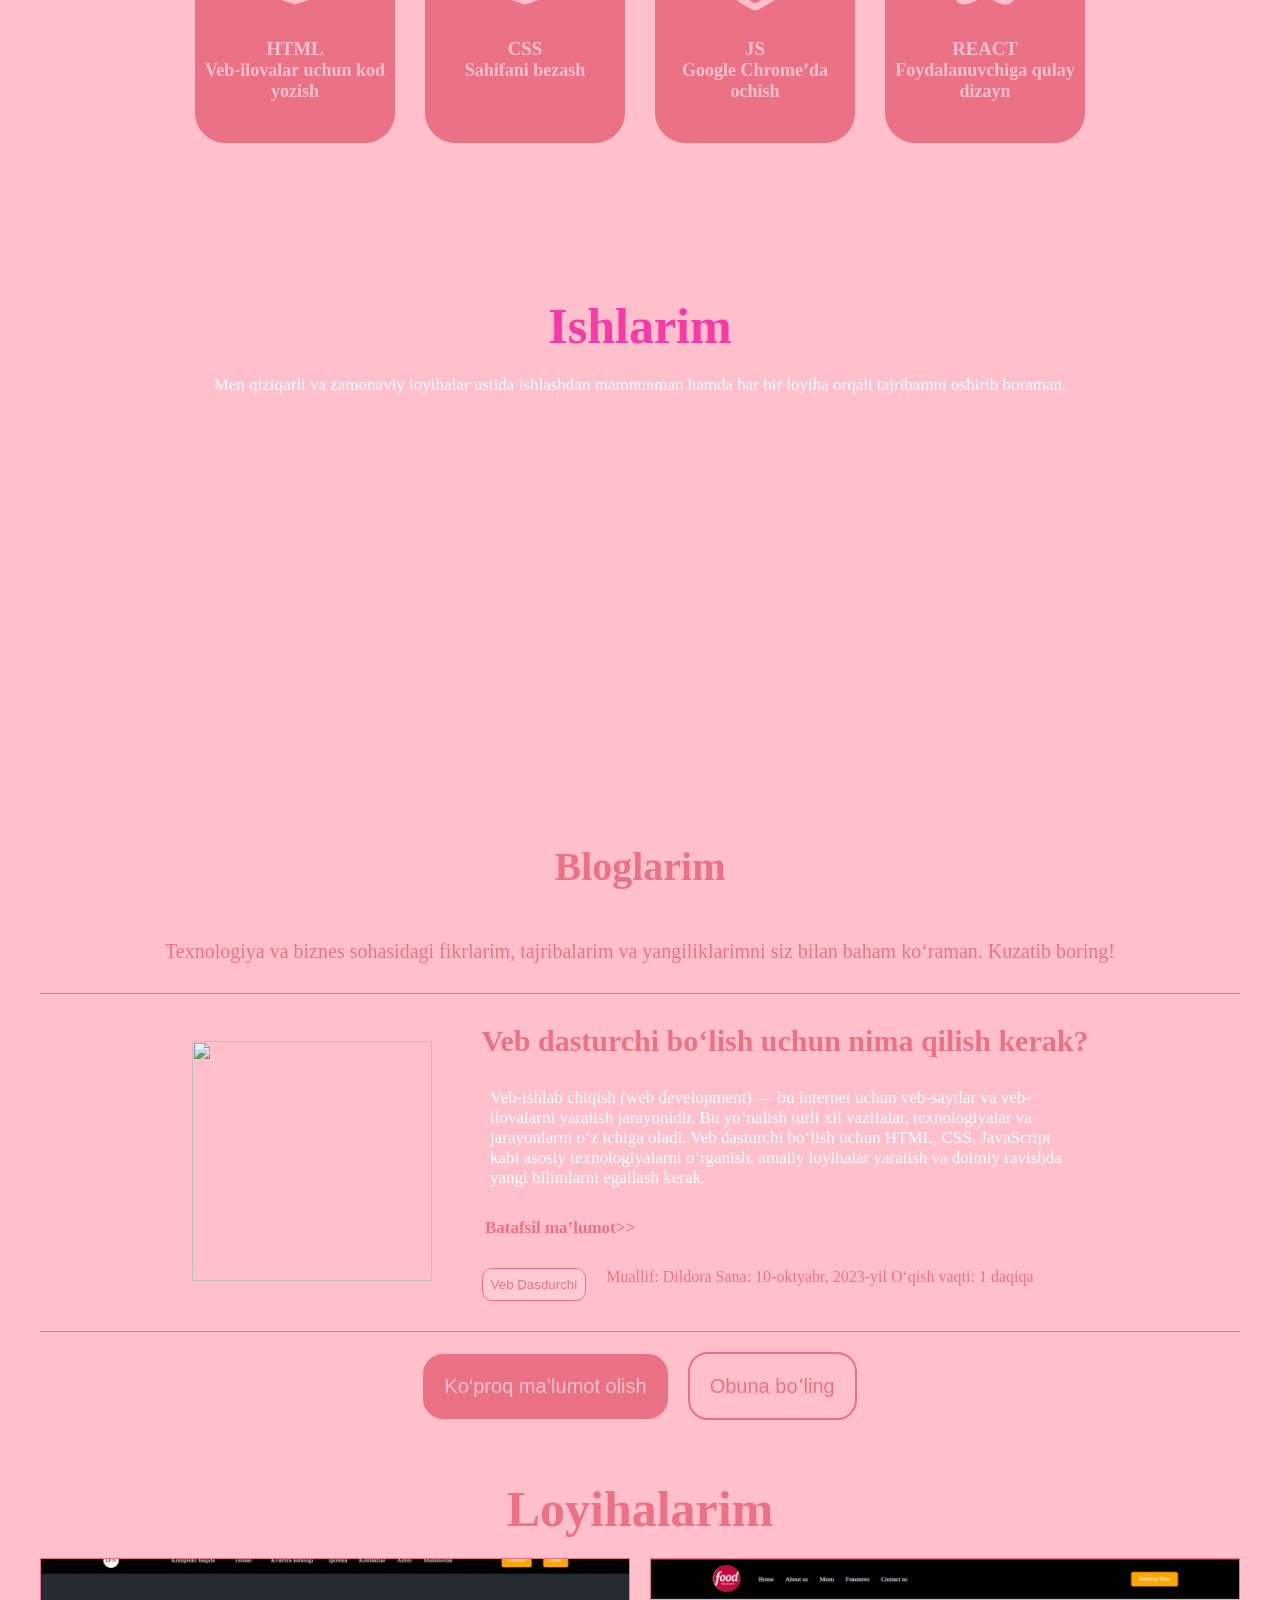
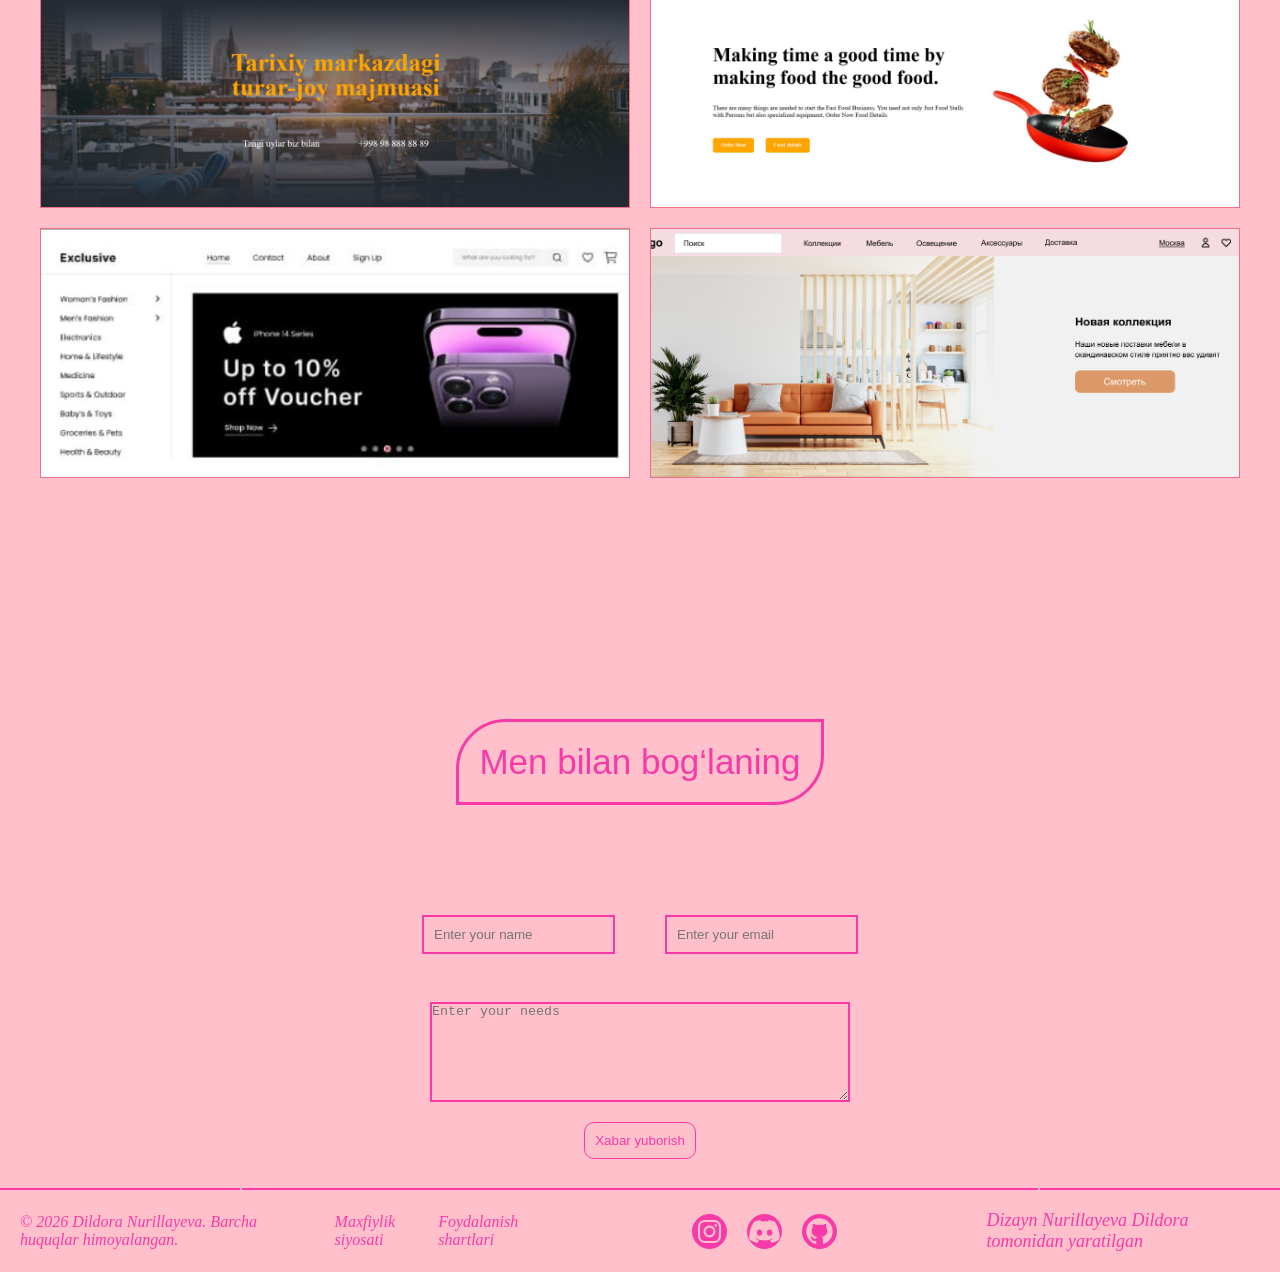
==== commit b475b973: "dildora" ====
--- a/index.html
+++ b/index.html
@@ -85,37 +85,7 @@
                     </div>
                     <button class="btn2">CV yuklab olish</button>
                 </div>
-                <div class="home-page">
-                    <div class="home-left" data-aos="fade-up-right" data-aos-duration="1500">
-                        <h2 class="home2-p">Salom
-                            Men <span class="span">Dildora,</span>man
-                            To'liq stek ishlab chiqaruvchisi</h2>
-                        <p class="home2-p">Men ajoyib veb-tajribalarni yaratish orqali biznesni rivojlantirishga yordam
-                            beraman. Agar qidirsangiz
-                            a uchun
-                            ishlab chiquvchi
-                            ishlarni bajarishni yaxshi ko'radi,</p>
-
-                        <div class="home-page-div">
-                            <h3 class="home-h3">keling gaplashamiz</h3>
-                            <img class="home-page-img" src="./icons/pochtaa.svg" alt="">
-                        </div>
-                    </div>
-                    <div class="home-rights" data-aos="fade-left" data-aos-duration="1500">
-                        <div class="home-right">
-                            <h2 class="right-numbr">4</h2>
-                            <h3 class="right-text">Dasturlash tili</h3>
-                        </div>
-                        <div class="home-right">
-                            <h2 class="right-numbr">6</h2>
-                            <h3 class="right-text">Rivojlanish vositalari</h3>
-                        </div>
-                        <div class="home-right">
-                            <h2 class="right-numbr">8</h2>
-                            <h3 class="right-text"> Yillik tajriba</h3>
-                        </div>
-                    </div>
-                </div>
+              
             </div>
         </section>
         <section id="about">
--- a/style.css
+++ b/style.css
@@ -12,7 +12,7 @@
 
 .body {
     background: pink;
-    color: rgb(235, 114, 134);
+    color: white;
 }
 
 .header {
@@ -148,7 +148,7 @@
 
 .home2-p {
     padding: 0px 100px 10px 100px;
-    font-size: 40px;
+    font-size: 20px;
     max-width: 600px;
 }
 
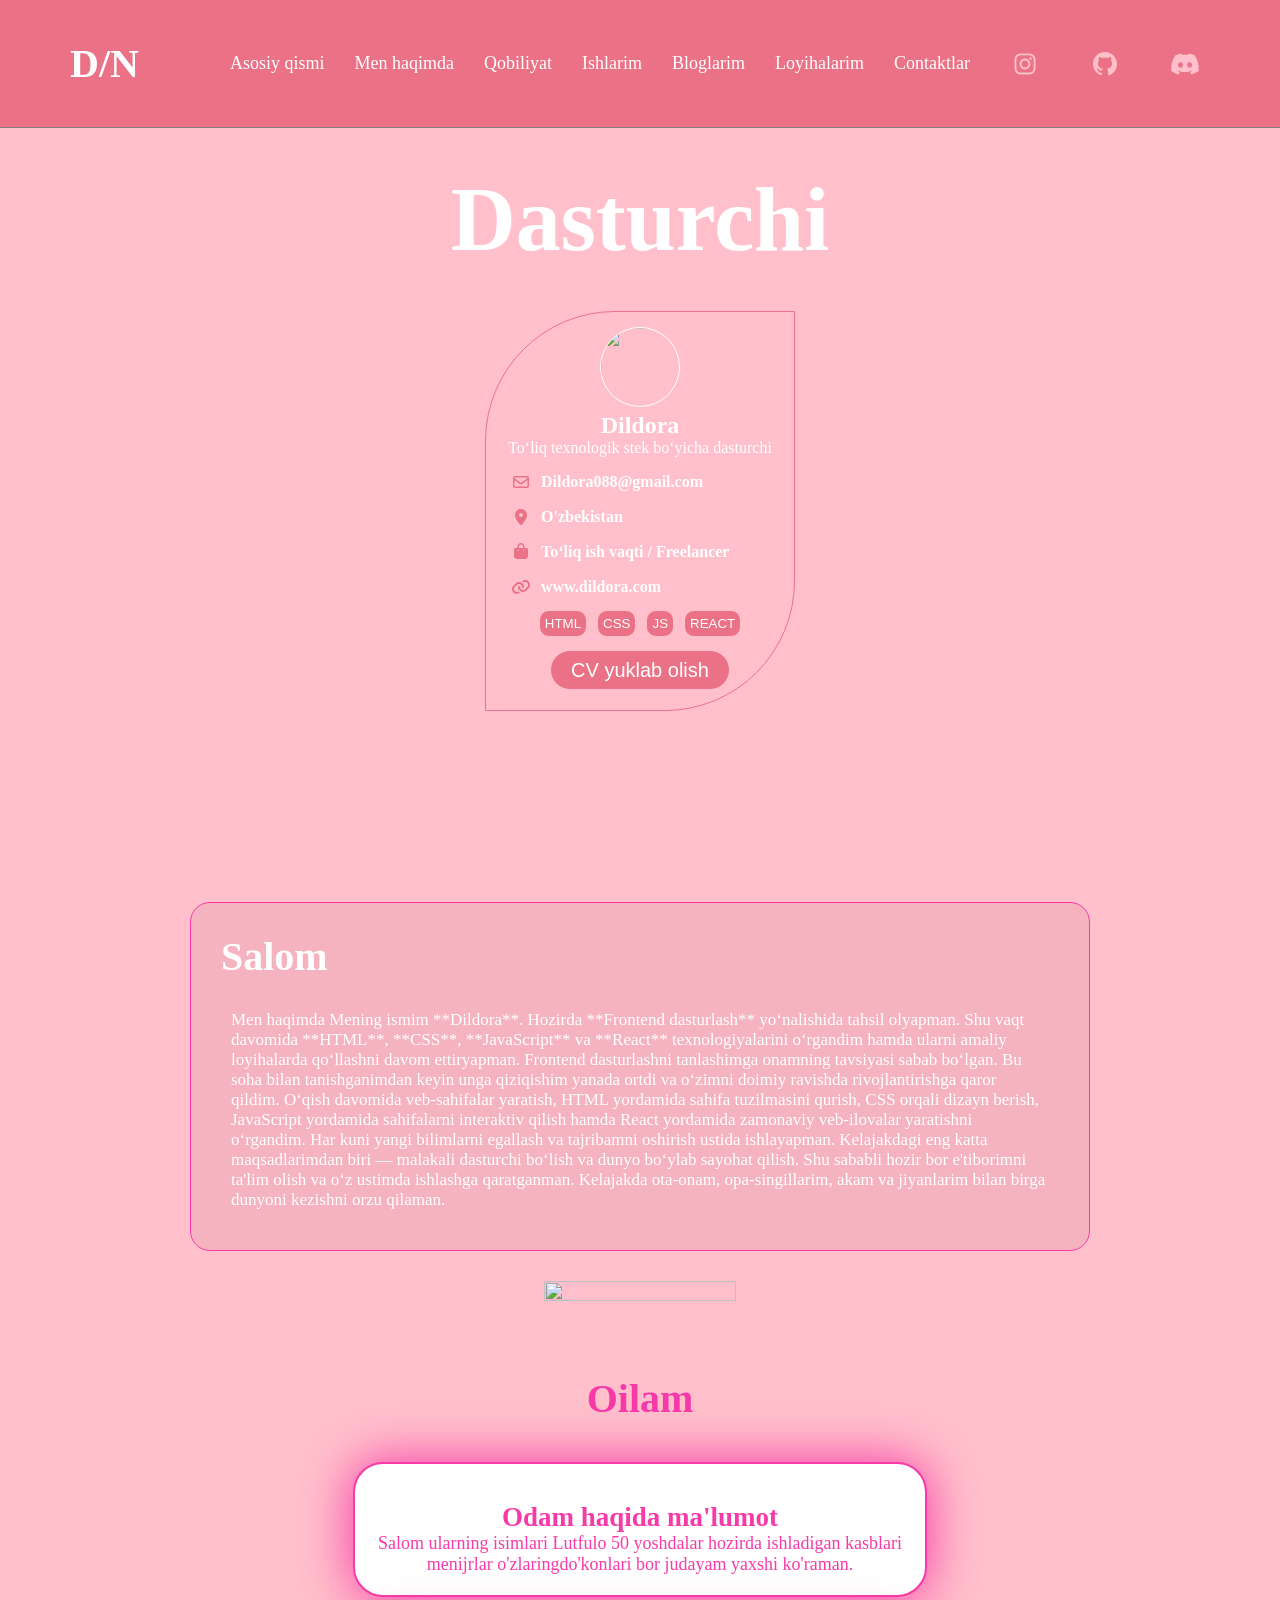
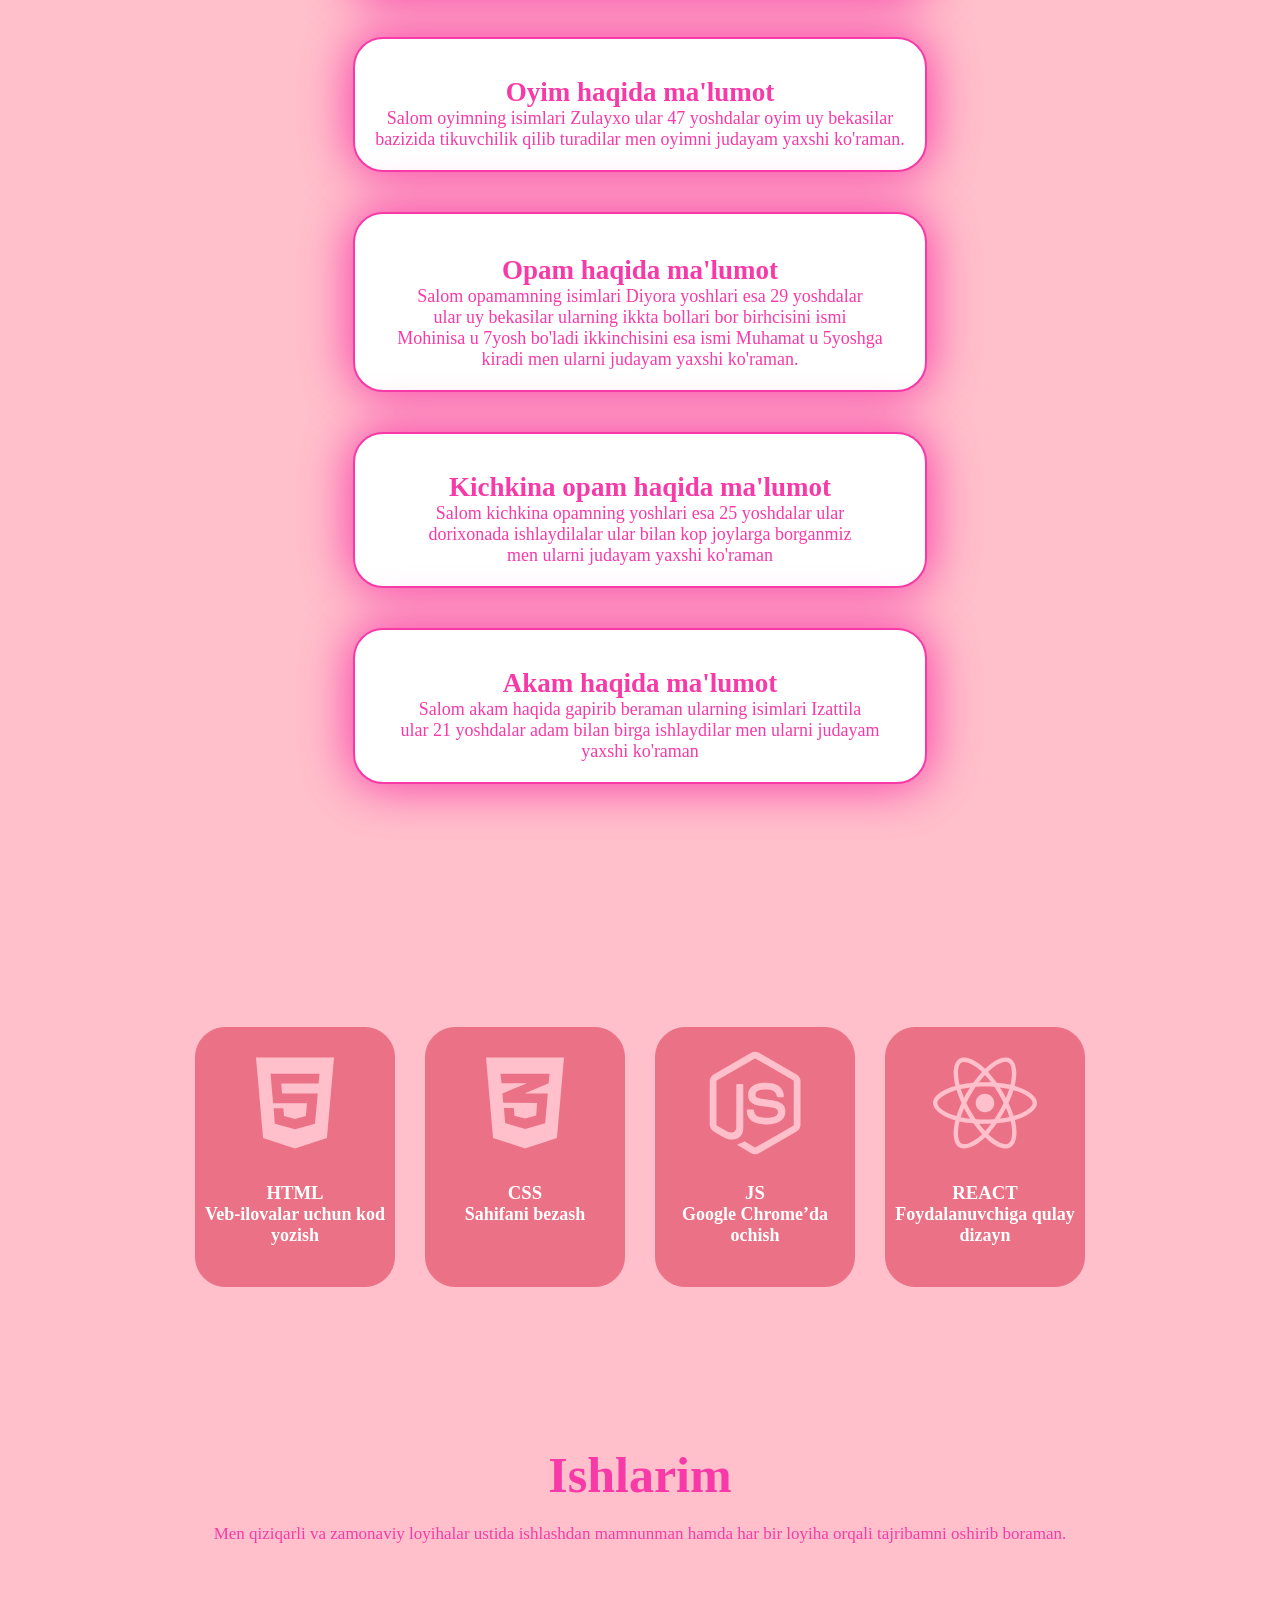
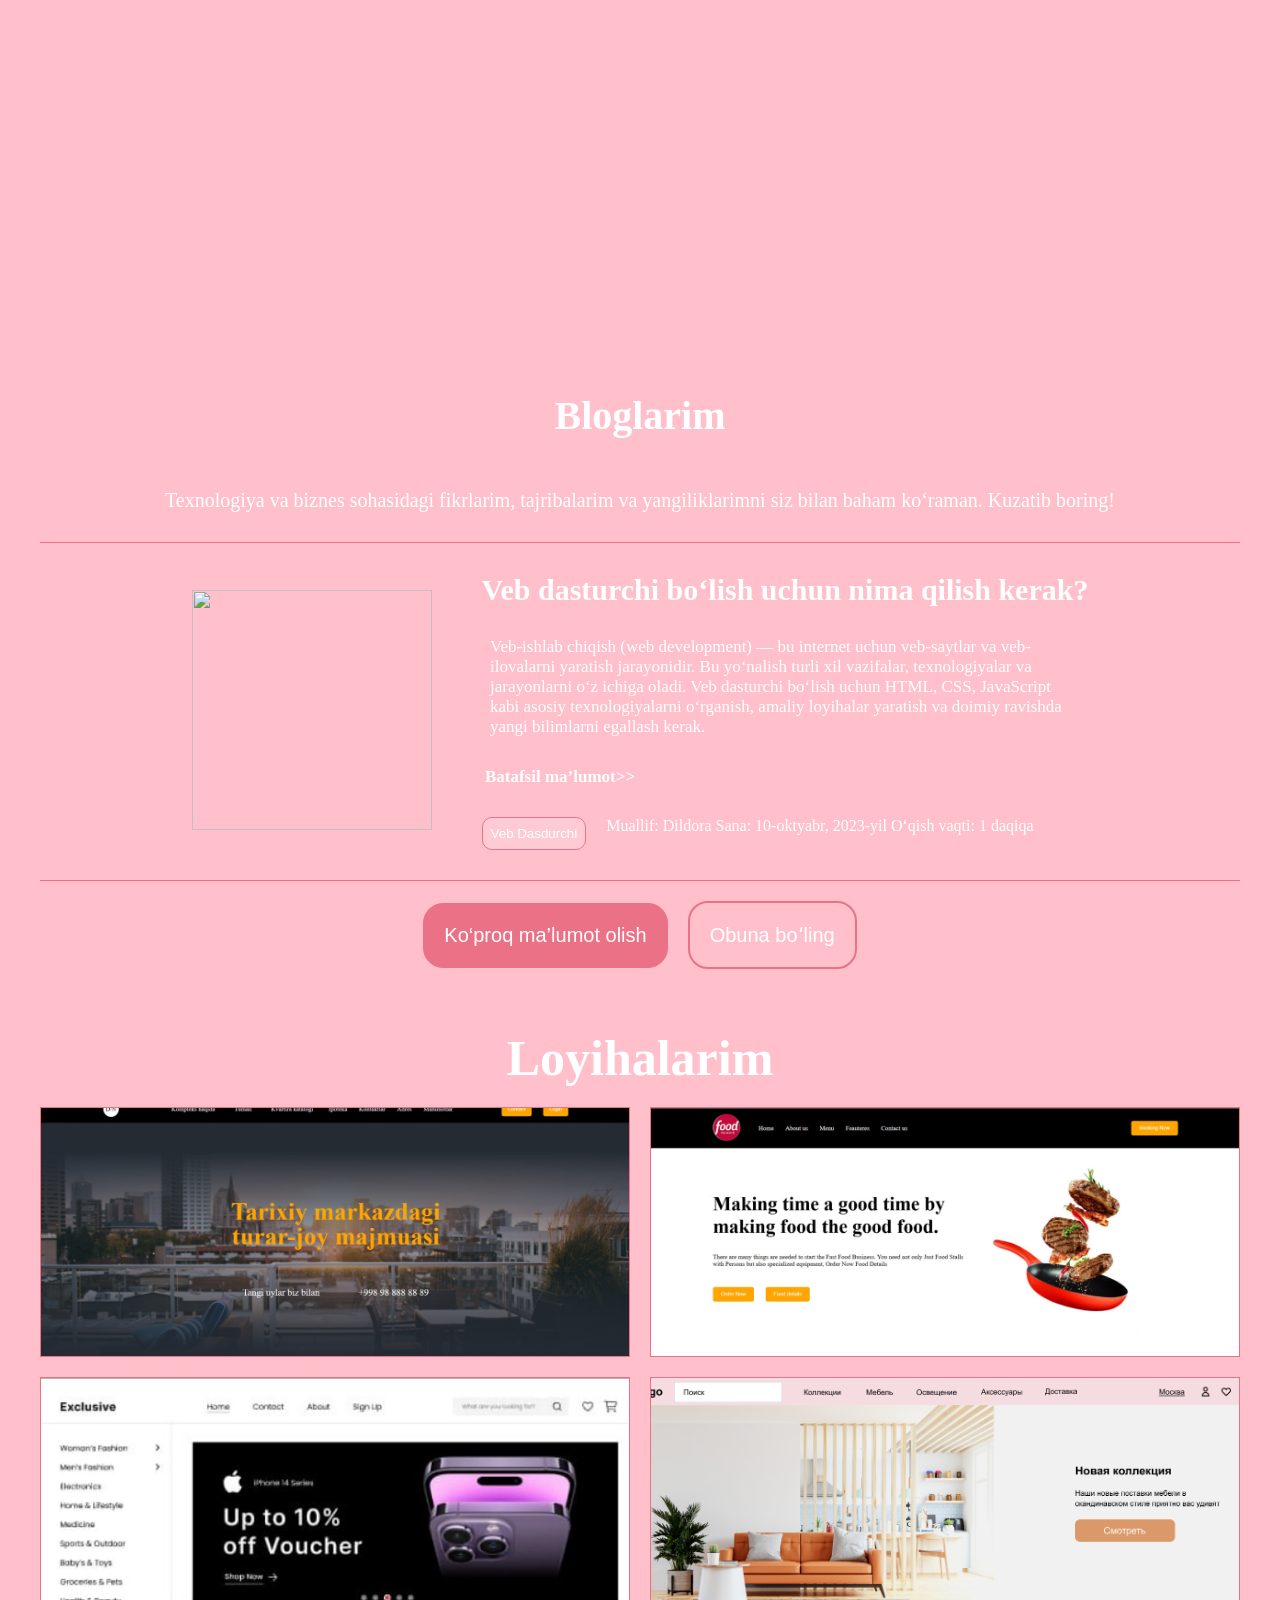
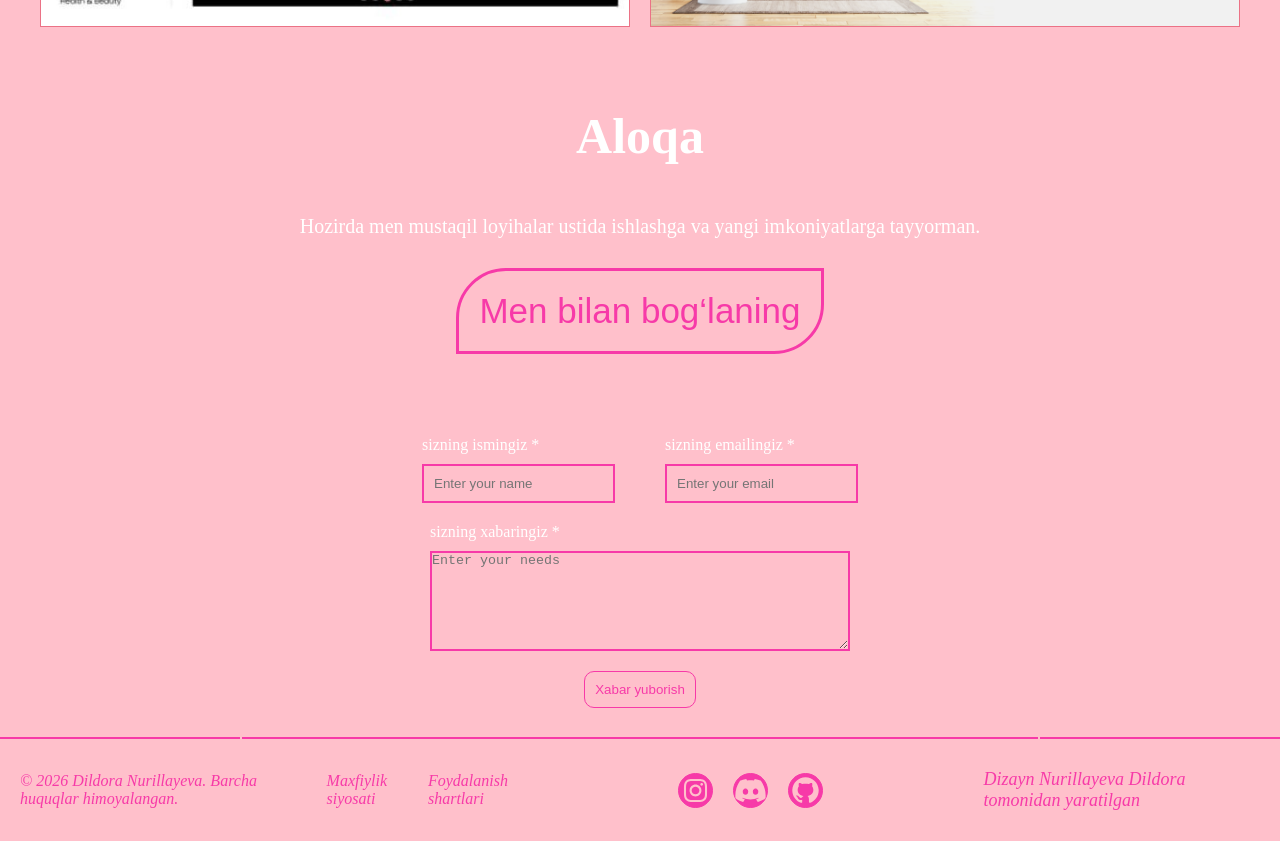
==== commit 400c268b: "new foldr" ====
--- a/index.html
+++ b/index.html
@@ -116,11 +116,62 @@
                             kezishni orzu qilaman.
 
                         </p>
+                       
                     </div>
                 </div>
                 <img class="about-img" data-aos="fade-down" data-aos-easing="linear" data-aos-duration="1500"
                     src="https://framerusercontent.com/images/VLUjohdldAQUqODXAmkyTMEhO4.jpg" alt="">
             </div>
+        </section>
+        <section id="family">
+          <div class="container family_container ">
+            <h2 class="family-h2">Oilam</h2>
+            <div class="parent">
+                <div class="childrn" data-aos="fade-up">
+                    <img src="" alt="">
+                    <div class="text">
+                        <h2>Odam haqida ma'lumot </h2>
+                    <p> Salom ularning  isimlari Lutfulo  50 yoshdalar hozirda ishladigan kasblari <br> menijrlar o'zlaringdo'konlari bor judayam yaxshi ko'raman.</p>
+                    </div>
+                </div>
+                 <div class="childrn" data-aos="fade-up">
+                    <img src="" alt="">
+                    <div class="text">
+                        <h2>Oyim haqida ma'lumot</h2>
+                    <p>Salom oyimning isimlari Zulayxo ular 47 yoshdalar oyim uy bekasilar <br>
+                         bazizida tikuvchilik qilib turadilar men oyimni judayam  yaxshi  ko'raman. </p>
+                    </div>
+                </div>
+                 <div class="childrn" data-aos="fade-up">
+                   <div class="text">
+                     <img src="" alt="">
+                     <h2>Opam haqida ma'lumot</h2>
+                    <p>Salom opamamning isimlari Diyora yoshlari esa 29 yoshdalar <br>
+                    ular uy bekasilar ularning ikkta bollari  bor birhcisini ismi <br>
+                     Mohinisa u 7yosh bo'ladi ikkinchisini esa ismi Muhamat u 5yoshga <br>
+                     kiradi  men ularni judayam yaxshi ko'raman.
+                     </p></div>
+                </div>
+                 <div class="childrn" data-aos="fade-up">
+                    <img src="" alt="">
+                   <div class="text">
+                     <h2>Kichkina opam haqida ma'lumot</h2>
+                    <p>Salom kichkina opamning yoshlari esa 25 yoshdalar ular <br>
+                         dorixonada ishlaydilalar ular bilan kop joylarga borganmiz <br>
+                          men ularni judayam yaxshi ko'raman</p>
+                        </div>
+                </div>
+                 <div class="childrn" data-aos="fade-up">
+                    <img src="" alt="">
+                   <div class="text">
+                     <h2>Akam haqida ma'lumot</h2>
+                    <p>Salom  akam haqida gapirib beraman ularning isimlari Izattila <br>
+                    ular 21 yoshdalar adam bilan birga ishlaydilar men ularni judayam <br>
+                    yaxshi ko'raman </p>
+                </div>
+                </div>
+            </div>
+          </div>
         </section>
         <section id="skills">
             <h2 data-aos="flip-left" data-aos-easing="ease-out-cubic" data-aos-duration="2000" class="skills-text">
--- a/style.css
+++ b/style.css
@@ -20,7 +20,7 @@
     color: pink;
     border-bottom: 1px solid gray;
     padding: 10px;
-   
+
 }
 
 .header-container {
@@ -28,6 +28,7 @@
     justify-content: space-between;
     align-items: center;
     padding: 30px;
+    color: white;
 }
 
 .header-text {
@@ -39,7 +40,7 @@
 .cards {
     text-decoration: none;
     list-style: none;
-    color: rgb(249, 177, 189);
+    color: white;
     display: flex;
     justify-content: space-between;
     align-items: center;
@@ -47,7 +48,7 @@
 }
 
 .card {
-    color: rgb(249, 177, 189);
+    color: white;
     font-size: 18px;
     text-decoration: none;
     list-style: none;
@@ -55,7 +56,7 @@
 
 .card:hover {
     transform: rotate(1turn);
-    color: white;
+
     font-size: 19px;
 }
 
@@ -69,12 +70,13 @@
 
 
 .home-container {
-    color: rgb(235, 114, 134);
+    color: white;
+    padding: 0 0 30px 0;
 }
 
 .home-h2 {
     text-align: center;
-    color: rgb(235, 114, 134);
+    color: white;
     font-size: 90px;
     padding: 40px;
 }
@@ -92,7 +94,7 @@
 .home-img {
     width: 80px;
     height: 80px;
-    border: 1px solid rgb(235, 114, 134);
+    border: 1px solid white;
     border-radius: 50%;
 }
 
@@ -152,53 +154,7 @@
     max-width: 600px;
 }
 
-.home-page {
-    margin: 50px 0;
-    display: flex;
-    justify-content: space-between;
-    align-items: center;
-}
-
-.home-page-div {
-    display: flex;
-    gap: 20px;
-}
-
-.home-h3 {
-    font-size: 20px;
-    padding: 0 0 0 100px;
-    display: grid;
-}
-
-.home-page-img {
-    width: 30px;
-    height: 20xp;
-}
-
-.home-left {
-    width: 800px;
-}
-
-
-.home-rights {
-    border: 2px solid rgb(235, 114, 134);
-    border-radius: 80px;
-    background: rgb(235, 114, 134);
-    color: white;
-    justify-content: center;
-    align-items: center;
-}
-
-.home-right {
-    display: flex;
-    padding: 30px;
-    gap: 13px;
-}
-
-.right-numbr {
-    color: rgb(247, 58, 168);
-    font-size: 50px;
-}
+/* about */
 
 .about-container {
     background-image: url("https://img.magnific.com/free-vector/pale-color-background-with-curvy-lines-layers_1017-42541.jpg?semt=ais_hybrid&w=740&q=80");
@@ -207,7 +163,7 @@
     padding: 40px;
     display: flex;
     flex-direction: column;
-    color: rgb247;
+    color: white;
     gap: 30px;
     justify-content: center;
     align-items: center;
@@ -217,6 +173,7 @@
     border: 1px solid rgb(247, 58, 168);
     border-radius: 20px;
     background: rgb(244, 179, 190);
+    color: white;
     max-width: 900px;
     height: 150%;
     padding: 20px;
@@ -234,7 +191,7 @@
 }
 
 .about-hello {
-    color: rgb(247, 58, 168);
+    color: white;
     font-size: 40px;
     padding: 10px;
 }
@@ -244,7 +201,7 @@
     font-size: 17px;
     font-weight: 200;
     padding: 20px;
-    color: rgb(247, 58, 168);
+    color: white;
 }
 
 .about-span {
@@ -261,11 +218,54 @@
     margin: 0 auto;
 }
 
-
-
+/* family */
+#family {
+    background: url("https://img.magnific.com/premium-vector/color-peach-fuzz-halftone-background-vector-abstract-pink-gradient-fon-with-lines-rhombus_775359-32.jpg?semt=ais_hybrid&w=740&q=80") no-repeat center/cover;
+    width: 100%;
+}
+
+.family_container {
+    display: grid;
+    justify-content: center;
+    align-items: center;
+    text-align: center;
+    padding: 30px;
+
+}
+
+.family-h2 {
+    font-size: 40px;
+    color: rgb(247, 58, 168);
+}
+
+.parent {
+    padding: 40px;
+    display: flex;
+    flex-direction: column;
+    gap: 40px;
+    padding: 40px;
+}
+
+.childrn {
+    border: 2px solid rgb(247, 58, 168);
+    box-shadow: 0 0 50px 2px rgb(247, 58, 168);
+    padding: 10px;
+    border-radius: 30px;
+    background: white;
+}
+
+.text {
+    padding: 10px;
+}
+
+/* skills */
+
+#skills {
+    padding: 5px;
+}
 
 .skills-text {
-    color: rgb(235, 114, 134);
+    color: white;
     text-align: center;
     padding: 40px;
     font-size: 50px;
@@ -293,7 +293,7 @@
     border: 1px solid rgb(235, 114, 134);
     border-radius: 30px;
     background: rgb(235, 114, 134);
-    color: pink;
+    color: white;
     justify-content: center;
     align-items: center;
 }
@@ -336,13 +336,13 @@
 }
 
 .work-text {
-    color: white;
+    color: rgb(247, 58, 168);
     font-size: 17px;
 }
 
 .work-text:hover {
     box-shadow: 0 0 40px 2px rgb(252, 96, 187);
-    color: rgb(252, 96, 187);
+    color: rgb(247, 58, 168);
     font-size: 20px;
 }
 
@@ -357,14 +357,14 @@
 /* blog */
 
 .blog-h2 {
-    color: rgb(235, 114, 134);
+    color: white;
     text-align: center;
     padding: 20px;
     font-size: 40px;
 }
 
 .blog-text {
-    color: rgb(235, 114, 134);
+    color: white;
     text-align: center;
     padding: 30px;
     font-size: 20px;
@@ -378,6 +378,7 @@
     padding: 30px;
     border-top: 1px solid rgb(235, 114, 134);
     border-bottom: 1px solid rgb(235, 114, 134);
+    color: white;
 }
 
 .blog-img {
@@ -397,7 +398,7 @@
 }
 
 .blog-title {
-    color: rgb(235, 114, 134);
+    color: white;
     font-size: 30px;
     padding: 0 0 30px 0;
 }
@@ -412,13 +413,13 @@
 .blog-h4 {
     padding: 0 450px 30px 0px;
     font-size: 17px;
-    color: rgb(235, 114, 134);
+    color: white;
 }
 
 .blog-buttons {
     display: flex;
     gap: 20px;
-    color: rgb(235, 114, 134);
+    color: white;
 }
 
 .blog-btn {
@@ -427,7 +428,7 @@
     padding: 8px;
     border-radius: 10px;
     border: 1px solid rgb(235, 114, 134);
-    color: rgb(235, 114, 134);
+    color: white;
 }
 
 .btns {
@@ -441,7 +442,7 @@
 
 .btn3 {
     background: rgb(235, 114, 134);
-    color: pink;
+    color: white;
     border-radius: 20px;
     border: 1px solid rgb(235, 114, 134);
     padding: 20px;
@@ -454,7 +455,7 @@
     border-radius: 20px;
     padding: 20px;
     font-size: 20px;
-    color: rgb(235, 114, 134);
+    color: white;
 }
 
 /* project */
@@ -464,7 +465,7 @@
 
 .projects__title {
     text-align: center;
-    color: rgb(235, 114, 134);
+    color: white;
     font-size: 50px;
 }
 
@@ -474,6 +475,7 @@
     grid-template-columns: repeat(2, 1fr);
     grid-template-rows: 250px 250px;
     gap: 20px;
+    color: white;
 }
 
 .projects__card {
@@ -489,7 +491,6 @@
 /* contact */
 #contact {
     background: url("https://img.magnific.com/free-photo/red-abstract-texture-background_1373-160.jpg?semt=ais_hybrid&w=740&q=80");
-
     max-width: 1550px;
     height: 650px;
 }
@@ -503,14 +504,14 @@
 
 .contact-h2 {
     text-align: center;
-    color: pink;
+    color: white;
     font-size: 50px;
     padding: 20px;
 }
 
 .contact-text {
     padding: 10px 0;
-    color: pink;
+    color: white;
     font-size: 20px;
 }
 
@@ -547,7 +548,7 @@
 .contact__form label {
     display: flex;
     flex-direction: column;
-    color: pink;
+    color: white;
     gap: 10px;
 }
 
@@ -579,6 +580,7 @@
 .footer {
     display: flex;
     border-bottom: rgb(247, 58, 168);
+    color: white;
 }
 
 
